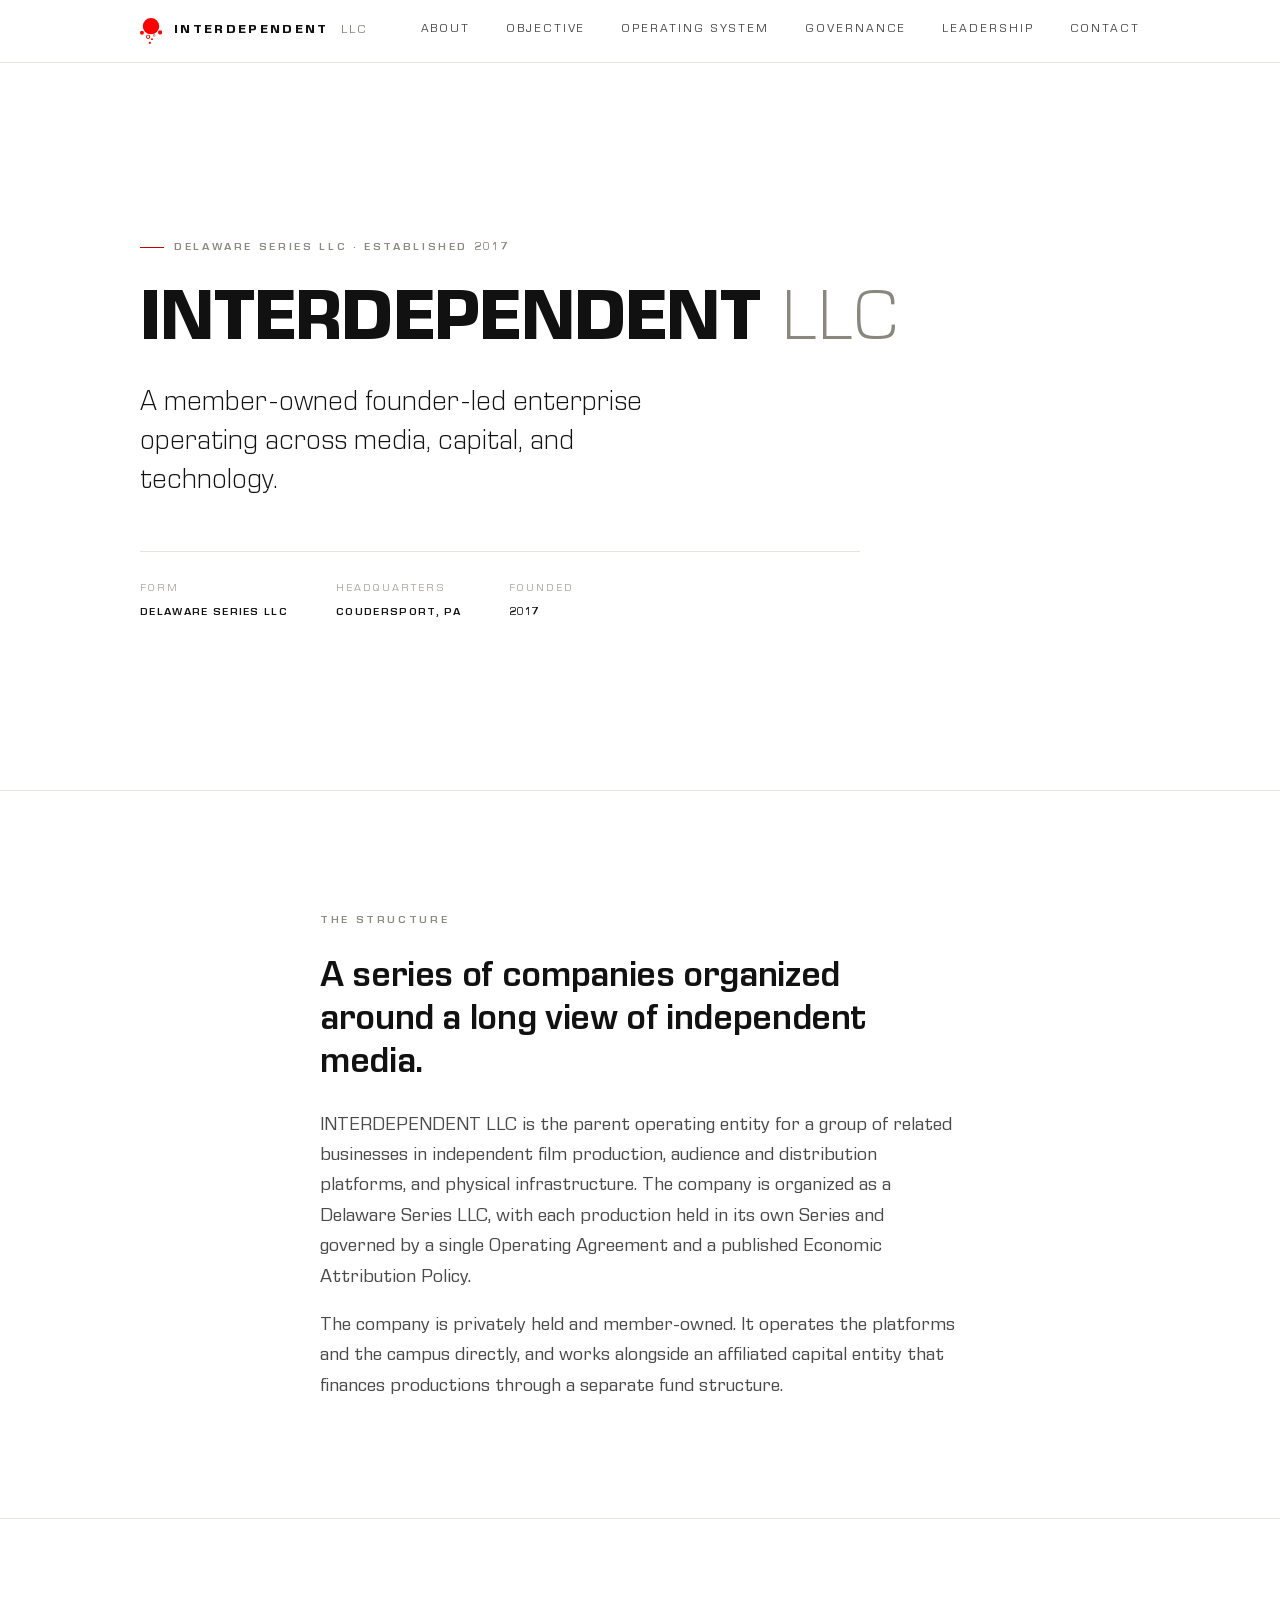
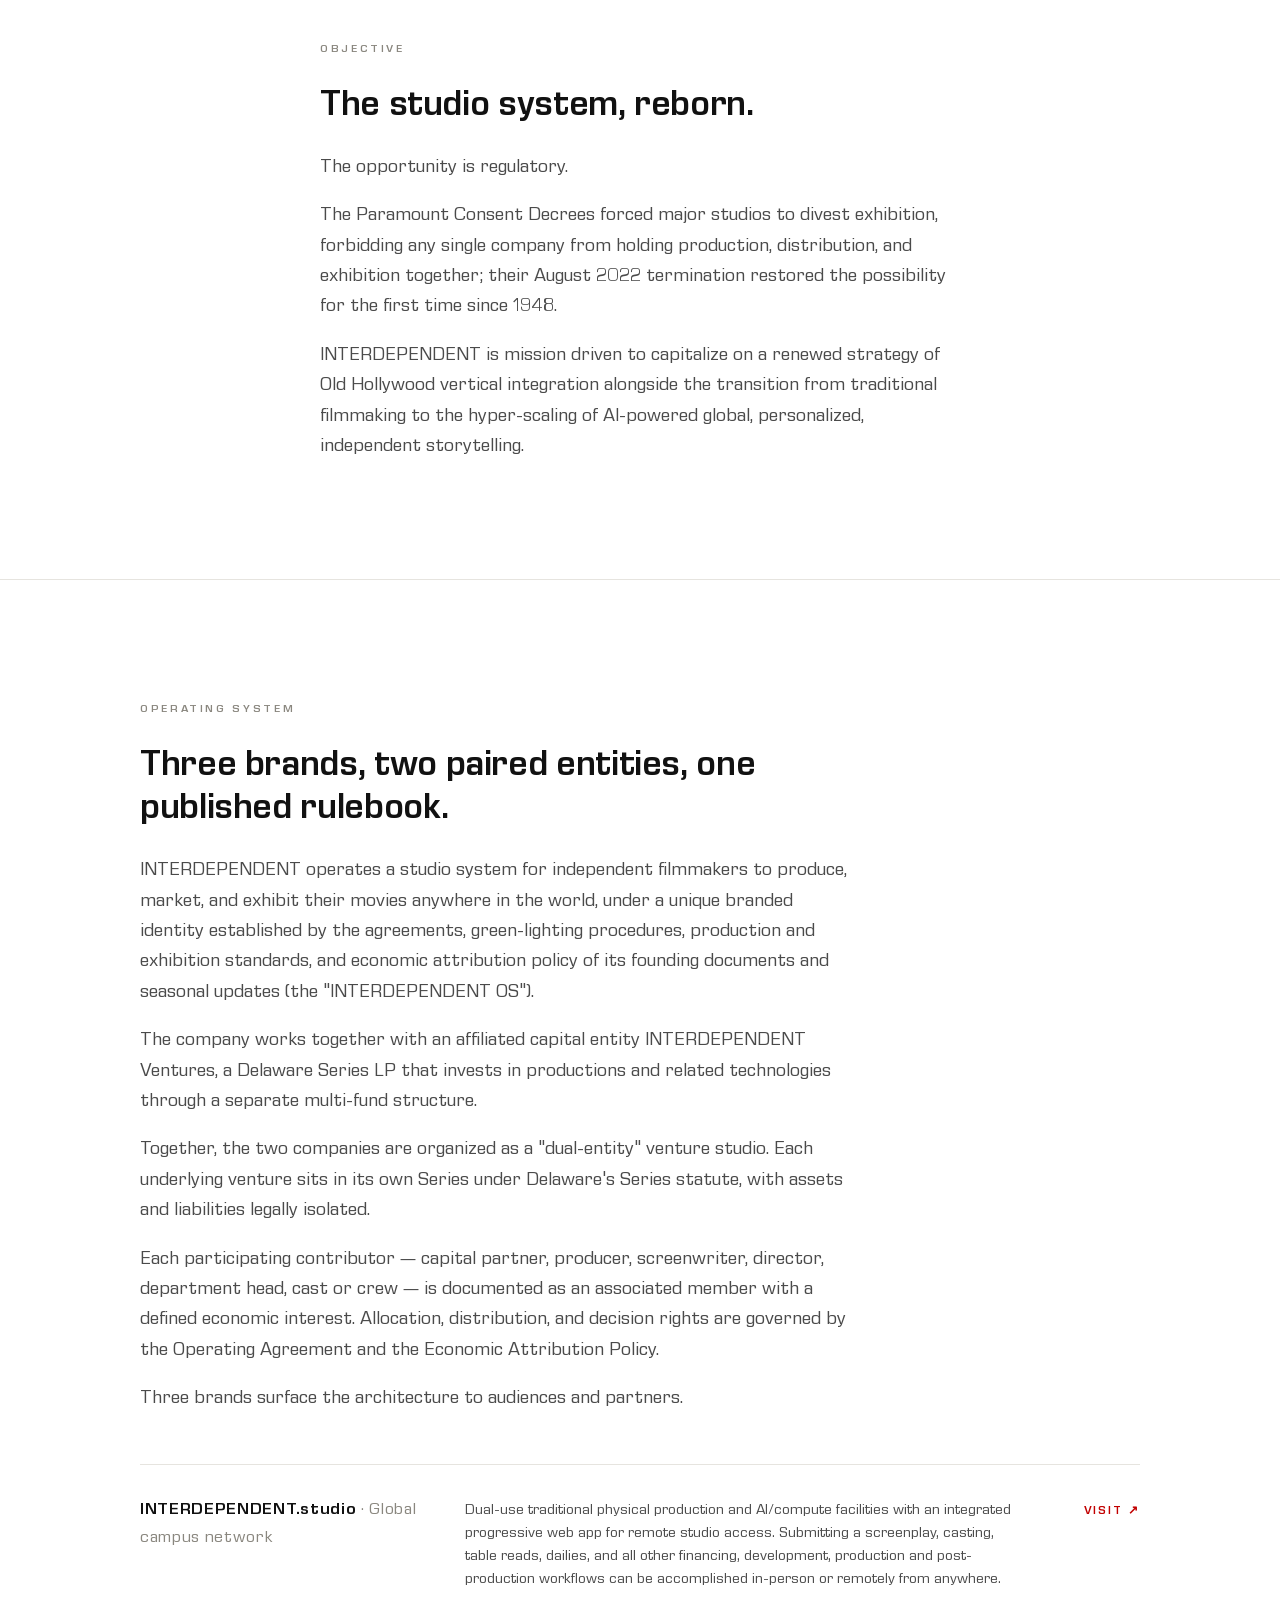
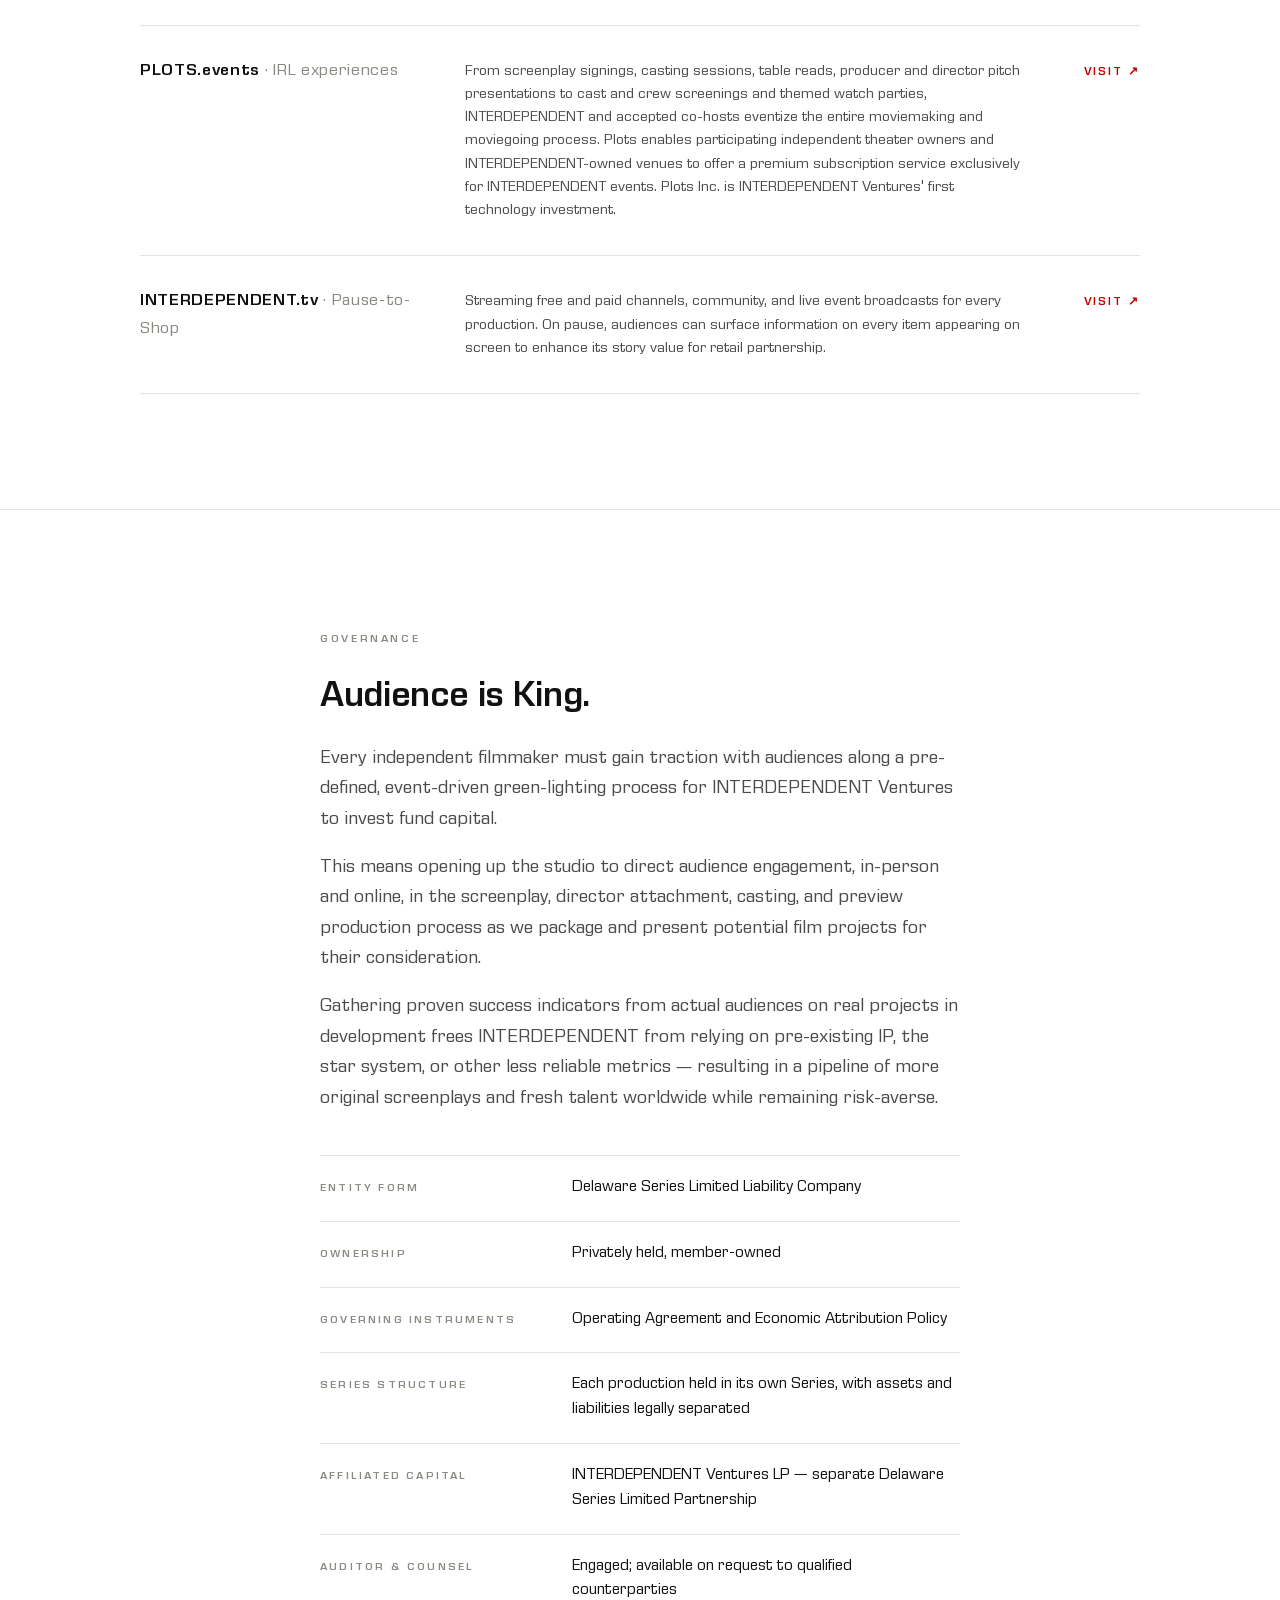
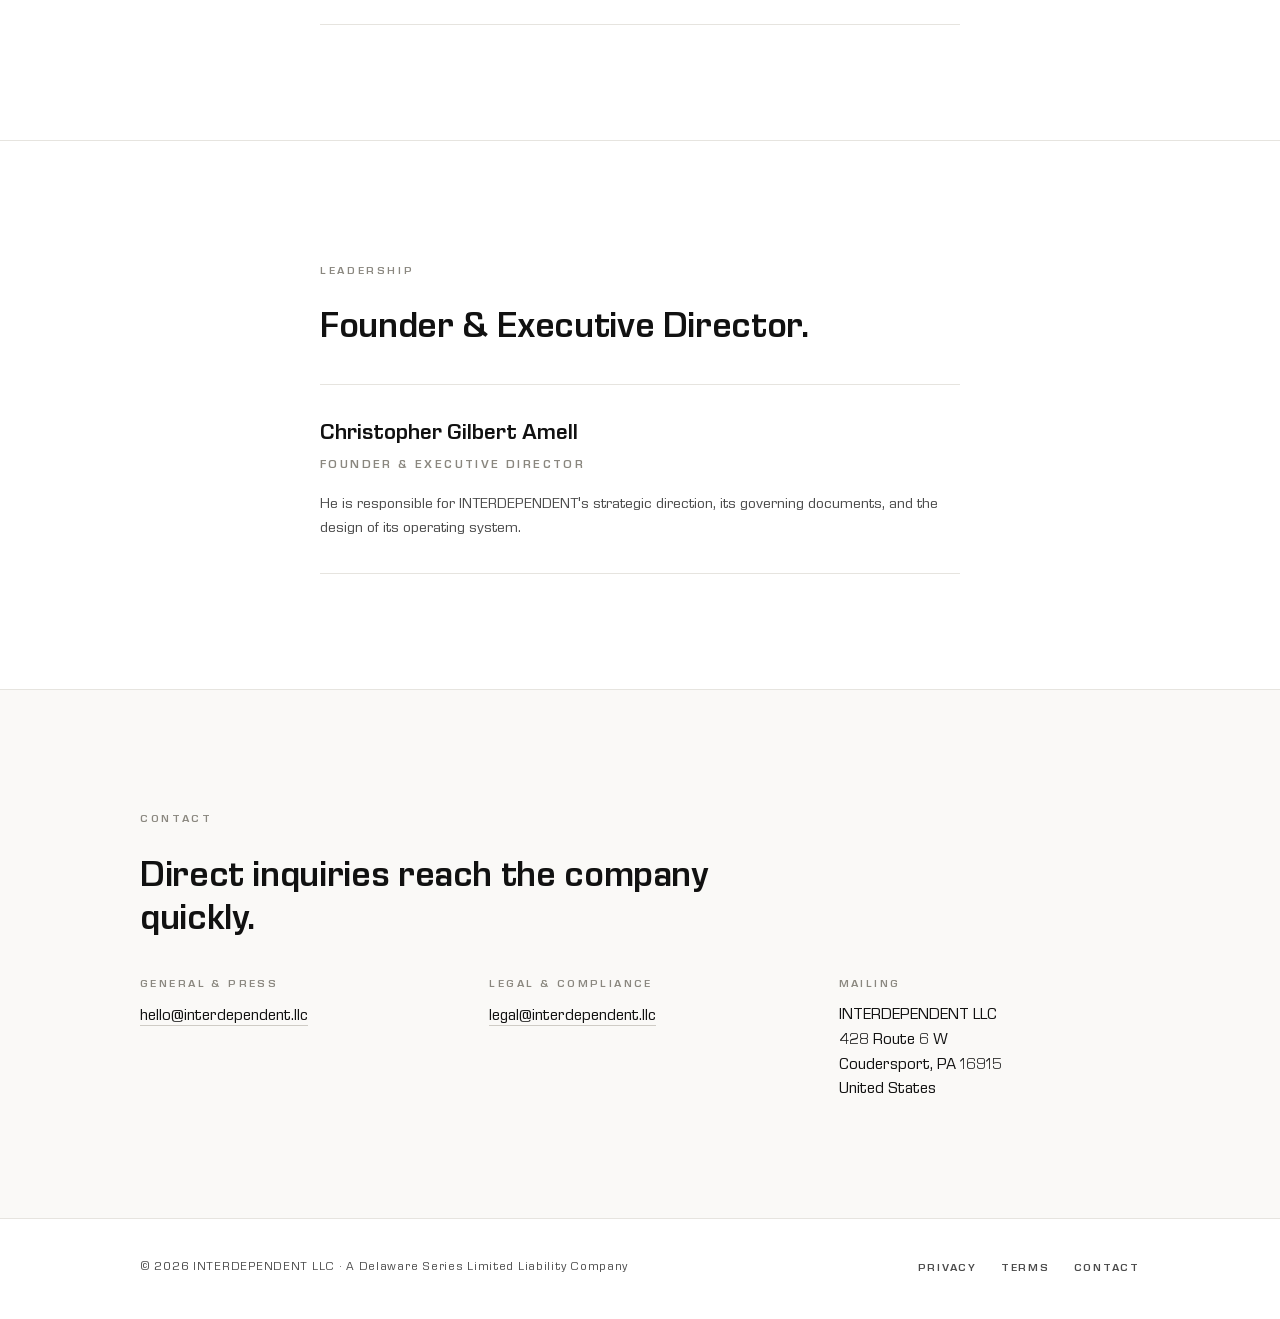
==== index.html @ 97d9be1d "fix(site): shared nav partial + visible mobile nav + legal pages via build Three structural fixes th" ====
<!DOCTYPE html>
<html lang="en">
<head>
<meta charset="utf-8">
<meta name="viewport" content="width=device-width,initial-scale=1">
<meta name="theme-color" content="#ffffff">
<title>INTERDEPENDENT LLC</title>
<meta name="description" content="INTERDEPENDENT LLC is a member-owned founder-led enterprise operating across media, capital, and technology.">
<meta name="robots" content="index,follow">

<meta property="og:title" content="INTERDEPENDENT LLC">
<meta property="og:description" content="A member-owned founder-led enterprise operating across media, capital, and technology.">
<meta property="og:type" content="website">
<meta property="og:url" content="https://interdependent.llc">
<meta property="og:image" content="https://interdependent.llc/assets/svg/logo.svg">
<meta name="twitter:card" content="summary">

<link rel="icon" type="image/svg+xml" href="assets/svg/logo.svg">
<link rel="preload" href="assets/fonts/eurostile-regular.woff" as="font" type="font/woff" crossorigin>
<link rel="preload" href="assets/fonts/eurostile-semibold.woff" as="font" type="font/woff" crossorigin>
<link rel="stylesheet" href="assets/styles.css">
</head>
<body>

<header class="site-header">
  <div class="container header-inner">
    <a class="brand" href="/" aria-label="INTERDEPENDENT LLC — home">
      <img class="brand-mark" src="/assets/svg/logo.svg" alt="">
      <span class="brand-name">INTERDEPENDENT</span>
      <span class="brand-suffix">LLC</span>
    </a>
    <nav class="nav" aria-label="Primary">
      <a href="/#about">About</a>
      <a href="/#focus">Objective</a>
      <a href="/#segments">Operating System</a>
      <a href="/#governance">Governance</a>
      <a href="/#leadership">Leadership</a>
      <a href="/#contact">Contact</a>
      
    </nav>
  </div>
</header>


<main id="main">

  <!-- HERO -->
  <section class="hero" aria-labelledby="hero-heading">
    <div class="container">
      <div class="hero-eyebrow">Delaware Series LLC · Established 2017</div>
      <h1 id="hero-heading" class="hero-title">
        INTERDEPENDENT<span class="llc">LLC</span>
      </h1>
      <p class="hero-statement">A member-owned founder-led enterprise operating across media, capital, and technology.</p>
      <dl class="hero-meta">
        <div>
          <dt>Form</dt>
          <dd>Delaware Series LLC</dd>
        </div>
        <div>
          <dt>Headquarters</dt>
          <dd>Coudersport, PA</dd>
        </div>
        <div>
          <dt>Founded</dt>
          <dd>2017</dd>
        </div>
        
      </dl>
    </div>
  </section>

  <!-- ABOUT -->
  <section id="about" class="section about">
    <div class="container narrow">
      <span class="eyebrow">The structure</span>
      <h2 class="section-title">A series of companies organized around a long view of independent media.</h2>
      <p class="lede">INTERDEPENDENT LLC is the parent operating entity for a group of related businesses in independent film production, audience and distribution platforms, and physical infrastructure. The company is organized as a Delaware Series LLC, with each production held in its own Series and governed by a single Operating Agreement and a published Economic Attribution Policy.</p>
      <p class="lede" style="margin-top: 18px;">The company is privately held and member-owned. It operates the platforms and the campus directly, and works alongside an affiliated capital entity that finances productions through a separate fund structure.</p>
      
    </div>
  </section>

  <!-- FOCUS -->
  <section id="focus" class="section">
    <div class="container narrow">
      <span class="eyebrow">Objective</span>
      <h2 class="section-title">The studio system, reborn.</h2>
      <p class="lede">The opportunity is regulatory.</p>
      <p class="lede" style="margin-top: 18px;">The Paramount Consent Decrees forced major studios to divest exhibition, forbidding any single company from holding production, distribution, and exhibition together; their August 2022 termination restored the possibility for the first time since 1948.</p>
      <p class="lede" style="margin-top: 18px;">INTERDEPENDENT is mission driven to capitalize on a renewed strategy of Old Hollywood vertical integration alongside the transition from traditional filmmaking to the hyper-scaling of AI-powered global, personalized, independent storytelling.</p>
      
    </div>
  </section>

  <!-- OPERATING SEGMENTS -->
  <section id="segments" class="section">
    <div class="container">
      <span class="eyebrow">Operating system</span>
      <h2 class="section-title">Three brands, two paired entities, one published rulebook.</h2>
      <p class="lede">INTERDEPENDENT operates a studio system for independent filmmakers to produce, market, and exhibit their movies anywhere in the world, under a unique branded identity established by the agreements, green-lighting procedures, production and exhibition standards, and economic attribution policy of its founding documents and seasonal updates (the "INTERDEPENDENT OS").</p>
      <p class="lede" style="margin-top: 18px;">The company works together with an affiliated capital entity INTERDEPENDENT Ventures, a Delaware Series LP that invests in productions and related technologies through a separate multi-fund structure.</p>
      <p class="lede" style="margin-top: 18px;">Together, the two companies are organized as a "dual-entity" venture studio. Each underlying venture sits in its own Series under Delaware's Series statute, with assets and liabilities legally isolated.</p>
      <p class="lede" style="margin-top: 18px;">Each participating contributor — capital partner, producer, screenwriter, director, department head, cast or crew — is documented as an associated member with a defined economic interest. Allocation, distribution, and decision rights are governed by the Operating Agreement and the Economic Attribution Policy.</p>
      <p class="lede" style="margin-top: 18px;">Three brands surface the architecture to audiences and partners.</p>
      

      <div class="segments" role="list">
        <div class="segment" role="listitem">
          <div class="segment-name">INTERDEPENDENT.studio<span class="tld"> · Global campus network</span></div>
          <p class="segment-desc">Dual-use traditional physical production and AI/compute facilities with an integrated progressive web app for remote studio access. Submitting a screenplay, casting, table reads, dailies, and all other financing, development, production and post-production workflows can be accomplished in-person or remotely from anywhere.</p>
          <a class="segment-link" href="https://interdependent.studio" target="_blank" rel="noopener">Visit ↗</a>
        </div>
        <div class="segment" role="listitem">
          <div class="segment-name">PLOTS.events<span class="tld"> · IRL experiences</span></div>
          <p class="segment-desc">From screenplay signings, casting sessions, table reads, producer and director pitch presentations to cast and crew screenings and themed watch parties, INTERDEPENDENT and accepted co-hosts eventize the entire moviemaking and moviegoing process. Plots enables participating independent theater owners and INTERDEPENDENT-owned venues to offer a premium subscription service exclusively for INTERDEPENDENT events. Plots Inc. is INTERDEPENDENT Ventures' first technology investment.</p>
          <a class="segment-link" href="https://plots.events" target="_blank" rel="noopener">Visit ↗</a>
        </div>
        <div class="segment" role="listitem">
          <div class="segment-name">INTERDEPENDENT.tv<span class="tld"> · Pause-to-Shop</span></div>
          <p class="segment-desc">Streaming free and paid channels, community, and live event broadcasts for every production. On pause, audiences can surface information on every item appearing on screen to enhance its story value for retail partnership.</p>
          <a class="segment-link" href="https://interdependent.tv" target="_blank" rel="noopener">Visit ↗</a>
        </div>
        
      </div>
    </div>
  </section>

  <!-- GOVERNANCE -->
  <section id="governance" class="section governance">
    <div class="container narrow">
      <span class="eyebrow">Governance</span>
      <h2 class="section-title">Audience is King.</h2>
      <p class="lede">Every independent filmmaker must gain traction with audiences along a pre-defined, event-driven green-lighting process for INTERDEPENDENT Ventures to invest fund capital.</p>
      <p class="lede" style="margin-top: 18px;">This means opening up the studio to direct audience engagement, in-person and online, in the screenplay, director attachment, casting, and preview production process as we package and present potential film projects for their consideration.</p>
      <p class="lede" style="margin-top: 18px;">Gathering proven success indicators from actual audiences on real projects in development frees INTERDEPENDENT from relying on pre-existing IP, the star system, or other less reliable metrics — resulting in a pipeline of more original screenplays and fresh talent worldwide while remaining risk-averse.</p>
      

      
      <dl>
        <div class="row">
          <dt>Entity form</dt>
          <dd>Delaware Series Limited Liability Company</dd>
        </div>
        <div class="row">
          <dt>Ownership</dt>
          <dd>Privately held, member-owned</dd>
        </div>
        <div class="row">
          <dt>Governing instruments</dt>
          <dd>Operating Agreement and Economic Attribution Policy</dd>
        </div>
        <div class="row">
          <dt>Series structure</dt>
          <dd>Each production held in its own Series, with assets and liabilities legally separated</dd>
        </div>
        <div class="row">
          <dt>Affiliated capital</dt>
          <dd>INTERDEPENDENT Ventures LP — separate Delaware Series Limited Partnership</dd>
        </div>
        <div class="row">
          <dt>Auditor & counsel</dt>
          <dd>Engaged; available on request to qualified counterparties</dd>
        </div>
        
      </dl>
      
    </div>
  </section>

  <!-- LEADERSHIP -->
  <section id="leadership" class="section">
    <div class="container narrow">
      <span class="eyebrow">Leadership</span>
      <h2 class="section-title">Founder & Executive Director.</h2>

      <div class="leader">
        <div class="leader-name">Christopher Gilbert Amell</div>
        <div class="leader-title">Founder & Executive Director</div>
        <p class="leader-bio">He is responsible for INTERDEPENDENT's strategic direction, its governing documents, and the design of its operating system.</p>
      </div>
    </div>
  </section>

  <!-- CONTACT -->
  <section id="contact" class="section contact">
    <div class="container">
      <span class="eyebrow">Contact</span>
      <h2 class="section-title">Direct inquiries reach the company quickly.</h2>

      <div class="contact-grid">
        <div class="contact-block">
          <div class="label">General & press</div>
          <div class="value">
            <a href="mailto:hello@interdependent.llc">hello@interdependent.llc</a>
          </div>
        </div>
        <div class="contact-block">
          <div class="label">Legal & compliance</div>
          <div class="value">
            <a href="mailto:legal@interdependent.llc">legal@interdependent.llc</a>
          </div>
        </div>
        <div class="contact-block">
          <div class="label">Mailing</div>
          <div class="value">
            <address>INTERDEPENDENT LLC<br>428 Route 6 W<br>Coudersport, PA 16915<br>United States</address>
          </div>
        </div>
        
      </div>
    </div>
  </section>

</main>

<footer class="site-footer">
  <div class="container footer-inner">
    <div class="footer-entity">© 2026 INTERDEPENDENT LLC · A Delaware Series Limited Liability Company</div>
    <nav class="footer-links" aria-label="Legal">
      <a href="privacy.html">Privacy</a>
      <a href="terms.html">Terms</a>
      <a href="mailto:hello@interdependent.llc">Contact</a>
      
    </nav>
  </div>
</footer>


</body>
</html>
---- assets/styles.css ----
/* ============================================================
   INTERDEPENDENT LLC — corporate site
   Static, no JS. Light mode. Restrained holding-company aesthetic.
   ============================================================ */

@font-face {
  font-family: "Eurostile Next Pro";
  src: url("fonts/eurostile-light.woff") format("woff");
  font-weight: 300;
  font-style: normal;
  font-display: swap;
}
@font-face {
  font-family: "Eurostile Next Pro";
  src: url("fonts/eurostile-regular.woff") format("woff");
  font-weight: 400;
  font-style: normal;
  font-display: swap;
}
@font-face {
  font-family: "Eurostile Next Pro";
  src: url("fonts/eurostile-semibold.woff") format("woff");
  font-weight: 600;
  font-style: normal;
  font-display: swap;
}
@font-face {
  font-family: "Eurostile Next Pro";
  src: url("fonts/eurostile-bold.woff") format("woff");
  font-weight: 700;
  font-style: normal;
  font-display: swap;
}

:root {
  --bg: #ffffff;
  --bg-soft: #faf9f7;
  --bg-card: #ffffff;
  --border: #e6e4df;
  --border-strong: #cfccc6;
  --rule: #1a1a1a;
  --text: #111111;
  --text-2: #4a4a4a;
  --text-muted: #8a877f;
  --red: #c20000;
  --red-strong: #a30000;

  --font: "Eurostile Next Pro", "Helvetica Neue", Arial, sans-serif;

  --max: 1080px;
  --max-narrow: 720px;
  --pad-x: clamp(20px, 5vw, 40px);
  --section-y: clamp(72px, 9vw, 128px);
}

*, *::before, *::after { box-sizing: border-box; margin: 0; padding: 0; }

html { scroll-behavior: smooth; }

body {
  background: var(--bg);
  color: var(--text);
  font-family: var(--font);
  font-weight: 400;
  font-size: 17px;
  line-height: 1.65;
  -webkit-font-smoothing: antialiased;
  -moz-osx-font-smoothing: grayscale;
  text-rendering: optimizeLegibility;
}

img, svg { display: block; max-width: 100%; height: auto; }

a {
  color: var(--text);
  text-decoration: none;
  border-bottom: 1px solid currentColor;
  transition: color 160ms ease, border-color 160ms ease;
}
a:hover, a:focus-visible {
  color: var(--red);
  outline: none;
}

::selection { background: #f1d5d5; color: var(--text); }

/* ---------- Layout primitives ---------- */

.container {
  width: 100%;
  max-width: var(--max);
  margin: 0 auto;
  padding-inline: var(--pad-x);
}
.narrow { max-width: var(--max-narrow); margin: 0 auto; }

.section { padding-block: var(--section-y); }
.section + .section { border-top: 1px solid var(--border); }

.eyebrow {
  display: inline-block;
  font-size: 11px;
  font-weight: 600;
  letter-spacing: 0.24em;
  text-transform: uppercase;
  color: var(--text-muted);
  margin-bottom: 28px;
}

.section-title {
  font-weight: 600;
  font-size: clamp(26px, 3.4vw, 36px);
  line-height: 1.2;
  letter-spacing: -0.01em;
  color: var(--text);
  max-width: 28ch;
  margin-bottom: 24px;
}

.lede {
  font-size: clamp(17px, 1.7vw, 19px);
  line-height: 1.6;
  color: var(--text-2);
  max-width: 60ch;
}

p { color: var(--text-2); }
p + p { margin-top: 16px; }
strong { color: var(--text); font-weight: 600; }

/* ---------- Header ---------- */

.site-header {
  border-bottom: 1px solid var(--border);
  background: var(--bg);
}
.header-inner {
  display: flex;
  flex-wrap: wrap;
  align-items: center;
  justify-content: space-between;
  gap: 16px 32px;
  padding-block: 18px;
}
.brand {
  display: flex;
  align-items: center;
  gap: 12px;
  border-bottom: none;
}
.brand-mark { width: 22px; height: auto; }
.brand-name {
  font-weight: 700;
  font-size: 13px;
  letter-spacing: 0.18em;
  color: var(--text);
}
.brand-suffix {
  font-weight: 400;
  font-size: 13px;
  letter-spacing: 0.18em;
  color: var(--text-muted);
}
.nav {
  display: flex;
  flex-wrap: wrap;
  gap: 10px clamp(16px, 3vw, 36px);
}
.nav a {
  font-size: 12px;
  font-weight: 500;
  letter-spacing: 0.16em;
  text-transform: uppercase;
  color: var(--text-2);
  border-bottom: none;
}
.nav a:hover, .nav a:focus-visible { color: var(--red); }

/* On narrow screens, let the nav wrap onto its own row below the brand
   instead of disappearing. Smaller font + tighter letter-spacing keeps
   6 nav items readable on phones. */
@media (max-width: 720px) {
  .nav {
    width: 100%;
    gap: 8px 14px;
    font-size: 11px;
  }
  .nav a {
    letter-spacing: 0.12em;
  }
}

/* ---------- Hero ---------- */

.hero {
  padding-block: clamp(96px, 14vw, 168px);
  border-bottom: 1px solid var(--border);
}
.hero-eyebrow {
  font-size: 11px;
  font-weight: 600;
  letter-spacing: 0.24em;
  text-transform: uppercase;
  color: var(--text-muted);
  margin-bottom: 32px;
  display: inline-flex;
  align-items: center;
  gap: 10px;
}
.hero-eyebrow::before {
  content: "";
  display: inline-block;
  width: 24px;
  height: 1px;
  background: var(--red);
}
.hero-title {
  font-weight: 700;
  font-size: clamp(38px, 6.4vw, 72px);
  line-height: 1;
  letter-spacing: -0.01em;
  color: var(--text);
  margin-bottom: 24px;
}
.hero-title .llc {
  font-weight: 300;
  color: var(--text-muted);
  letter-spacing: 0.04em;
  margin-left: 0.3em;
}
.hero-statement {
  font-weight: 300;
  font-size: clamp(20px, 2.6vw, 28px);
  line-height: 1.4;
  color: var(--text);
  max-width: 28ch;
  margin-bottom: 48px;
}
.hero-meta {
  display: flex;
  flex-wrap: wrap;
  gap: 32px 48px;
  font-size: 11px;
  font-weight: 600;
  letter-spacing: 0.18em;
  text-transform: uppercase;
  color: var(--text-muted);
  padding-top: 28px;
  border-top: 1px solid var(--border);
  max-width: 720px;
}
.hero-meta dt { font-weight: 500; opacity: 0.7; margin-bottom: 6px; }
.hero-meta dd { font-weight: 600; color: var(--text); letter-spacing: 0.12em; }

/* ---------- About ---------- */

.about p { max-width: 64ch; }
.about p + p { margin-top: 18px; }

/* ---------- Operating segments ---------- */

.segments {
  display: grid;
  grid-template-columns: 1fr;
  gap: 0;
  margin-top: 48px;
  border-top: 1px solid var(--border);
}
.segment {
  display: grid;
  grid-template-columns: 1fr;
  gap: 12px;
  padding-block: 32px;
  border-bottom: 1px solid var(--border);
}
@media (min-width: 720px) {
  .segment {
    grid-template-columns: 1fr 2fr auto;
    gap: 32px;
    align-items: baseline;
  }
}
.segment-name {
  font-weight: 600;
  font-size: 17px;
  letter-spacing: 0.04em;
  color: var(--text);
}
.segment-name .tld { color: var(--text-muted); font-weight: 400; }
.segment-desc {
  font-size: 15px;
  line-height: 1.55;
  color: var(--text-2);
  max-width: 56ch;
}
.segment-link {
  font-size: 12px;
  font-weight: 600;
  letter-spacing: 0.16em;
  text-transform: uppercase;
  color: var(--red);
  white-space: nowrap;
  border-bottom: 1px solid transparent;
}
.segment-link:hover, .segment-link:focus-visible {
  color: var(--red-strong);
  border-bottom-color: currentColor;
}

/* ---------- Governance ---------- */

.governance dl {
  margin-top: 40px;
  display: grid;
  grid-template-columns: 1fr;
  gap: 0;
  border-top: 1px solid var(--border);
}
.governance .row {
  display: grid;
  grid-template-columns: 1fr;
  gap: 6px;
  padding-block: 20px;
  border-bottom: 1px solid var(--border);
}
@media (min-width: 720px) {
  .governance .row {
    grid-template-columns: 220px 1fr;
    gap: 32px;
    align-items: baseline;
  }
}
.governance dt {
  font-size: 11px;
  font-weight: 600;
  letter-spacing: 0.2em;
  text-transform: uppercase;
  color: var(--text-muted);
}
.governance dd {
  font-size: 16px;
  color: var(--text);
  line-height: 1.55;
}

/* ---------- Leadership ---------- */

.leader {
  margin-top: 32px;
  padding: 32px 0;
  border-top: 1px solid var(--border);
  border-bottom: 1px solid var(--border);
}
.leader-name {
  font-weight: 600;
  font-size: 22px;
  color: var(--text);
  margin-bottom: 4px;
}
.leader-title {
  font-size: 12px;
  font-weight: 600;
  letter-spacing: 0.2em;
  text-transform: uppercase;
  color: var(--text-muted);
  margin-bottom: 16px;
}
.leader-bio {
  font-size: 15px;
  line-height: 1.6;
  color: var(--text-2);
  max-width: 64ch;
}

/* ---------- Contact ---------- */

.contact {
  background: var(--bg-soft);
  border-top: 1px solid var(--border);
  border-bottom: 1px solid var(--border);
}
.contact-grid {
  display: grid;
  grid-template-columns: 1fr;
  gap: 32px;
  margin-top: 32px;
}
@media (min-width: 720px) {
  .contact-grid { grid-template-columns: 1fr 1fr 1fr; gap: 48px; }
}
.contact-block .label {
  font-size: 11px;
  font-weight: 600;
  letter-spacing: 0.22em;
  text-transform: uppercase;
  color: var(--text-muted);
  margin-bottom: 10px;
}
.contact-block .value {
  font-size: 16px;
  color: var(--text);
}
.contact-block .value a {
  color: var(--text);
  border-bottom: 1px solid var(--border-strong);
}
.contact-block .value a:hover { color: var(--red); border-color: var(--red); }
.contact-block address { font-style: normal; line-height: 1.55; }

/* ---------- Footer ---------- */

.site-footer {
  padding-block: 40px;
  font-size: 12px;
  color: var(--text-muted);
}
.footer-inner {
  display: flex;
  flex-wrap: wrap;
  gap: 12px 32px;
  justify-content: space-between;
  align-items: center;
}
.footer-entity { color: var(--text-2); letter-spacing: 0.06em; }
.footer-links {
  display: flex;
  flex-wrap: wrap;
  gap: 8px 24px;
  font-size: 11px;
  font-weight: 600;
  letter-spacing: 0.16em;
  text-transform: uppercase;
}
.footer-links a { color: var(--text-2); border-bottom: none; }
.footer-links a:hover { color: var(--red); }

/* ---------- Legal pages ---------- */

.legal {
  padding-block: clamp(64px, 10vw, 112px);
  max-width: 720px;
  margin: 0 auto;
}
.legal h1 {
  font-weight: 600;
  font-size: clamp(28px, 4vw, 40px);
  line-height: 1.15;
  letter-spacing: -0.01em;
  margin-bottom: 12px;
  color: var(--text);
}
.legal .updated {
  font-size: 11px;
  font-weight: 600;
  letter-spacing: 0.22em;
  text-transform: uppercase;
  color: var(--text-muted);
  margin-bottom: 40px;
}
.legal h2 {
  font-weight: 600;
  font-size: 17px;
  margin-top: 36px;
  margin-bottom: 10px;
  color: var(--text);
  letter-spacing: 0.02em;
}
.legal p, .legal li { color: var(--text-2); margin-bottom: 12px; line-height: 1.65; }
.legal ul { padding-left: 22px; }
.legal a { color: var(--red); border-bottom: 1px solid transparent; }
.legal a:hover { border-bottom-color: var(--red); }

/* ---------- 404 ---------- */

.notfound {
  min-height: 70vh;
  display: flex;
  flex-direction: column;
  align-items: center;
  justify-content: center;
  text-align: center;
  padding: 64px 24px;
}
.notfound .code {
  font-weight: 300;
  font-size: clamp(72px, 14vw, 144px);
  line-height: 1;
  color: var(--text);
  letter-spacing: -0.02em;
}
.notfound .code .accent { color: var(--red); }
.notfound p {
  margin-top: 24px;
  font-size: 16px;
  color: var(--text-2);
}
.notfound a {
  margin-top: 32px;
  display: inline-block;
  font-size: 11px;
  font-weight: 600;
  letter-spacing: 0.22em;
  text-transform: uppercase;
  border: 1px solid var(--text);
  color: var(--text);
  padding: 14px 28px;
  border-bottom: 1px solid var(--text);
}
.notfound a:hover { background: var(--text); color: var(--bg); border-color: var(--text); }

/* ---------- Reduced motion ---------- */

@media (prefers-reduced-motion: reduce) {
  *, *::before, *::after {
    animation-duration: 0.01ms !important;
    transition-duration: 0.01ms !important;
  }
  html { scroll-behavior: auto; }
}
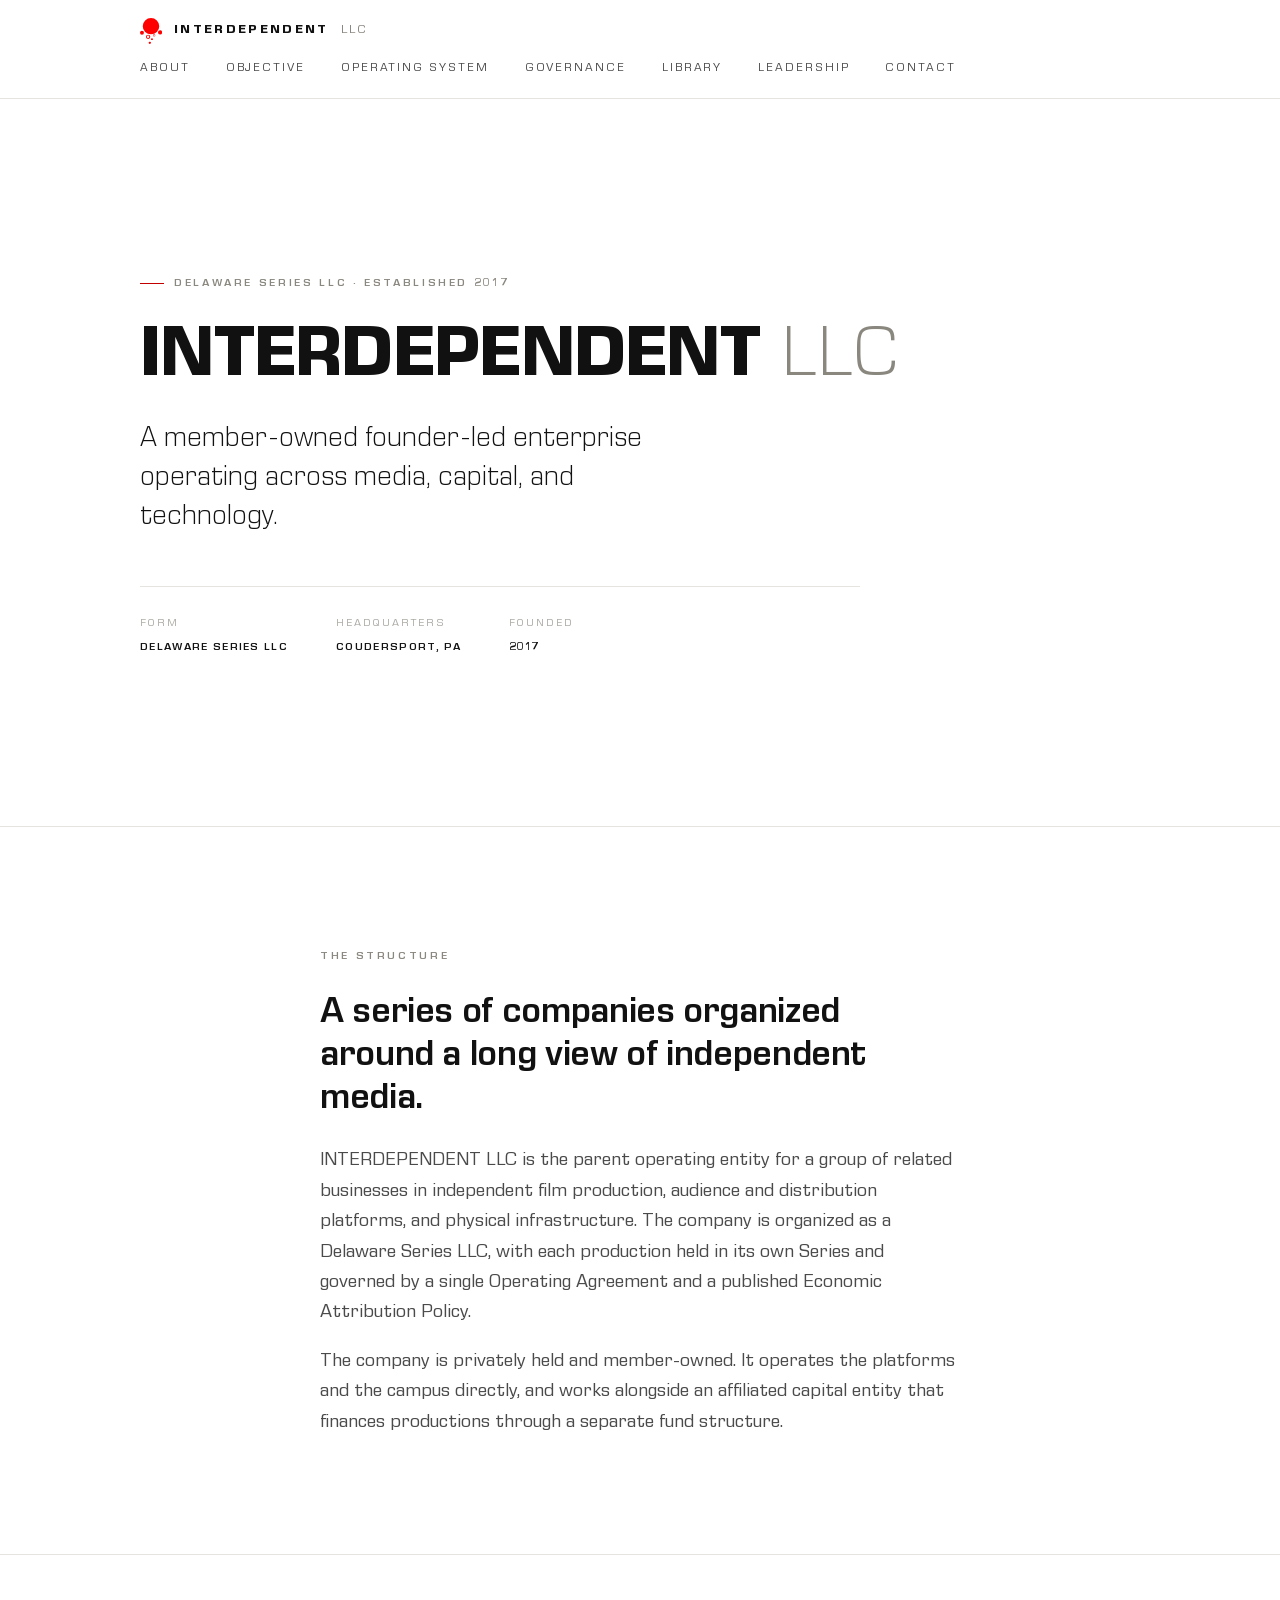
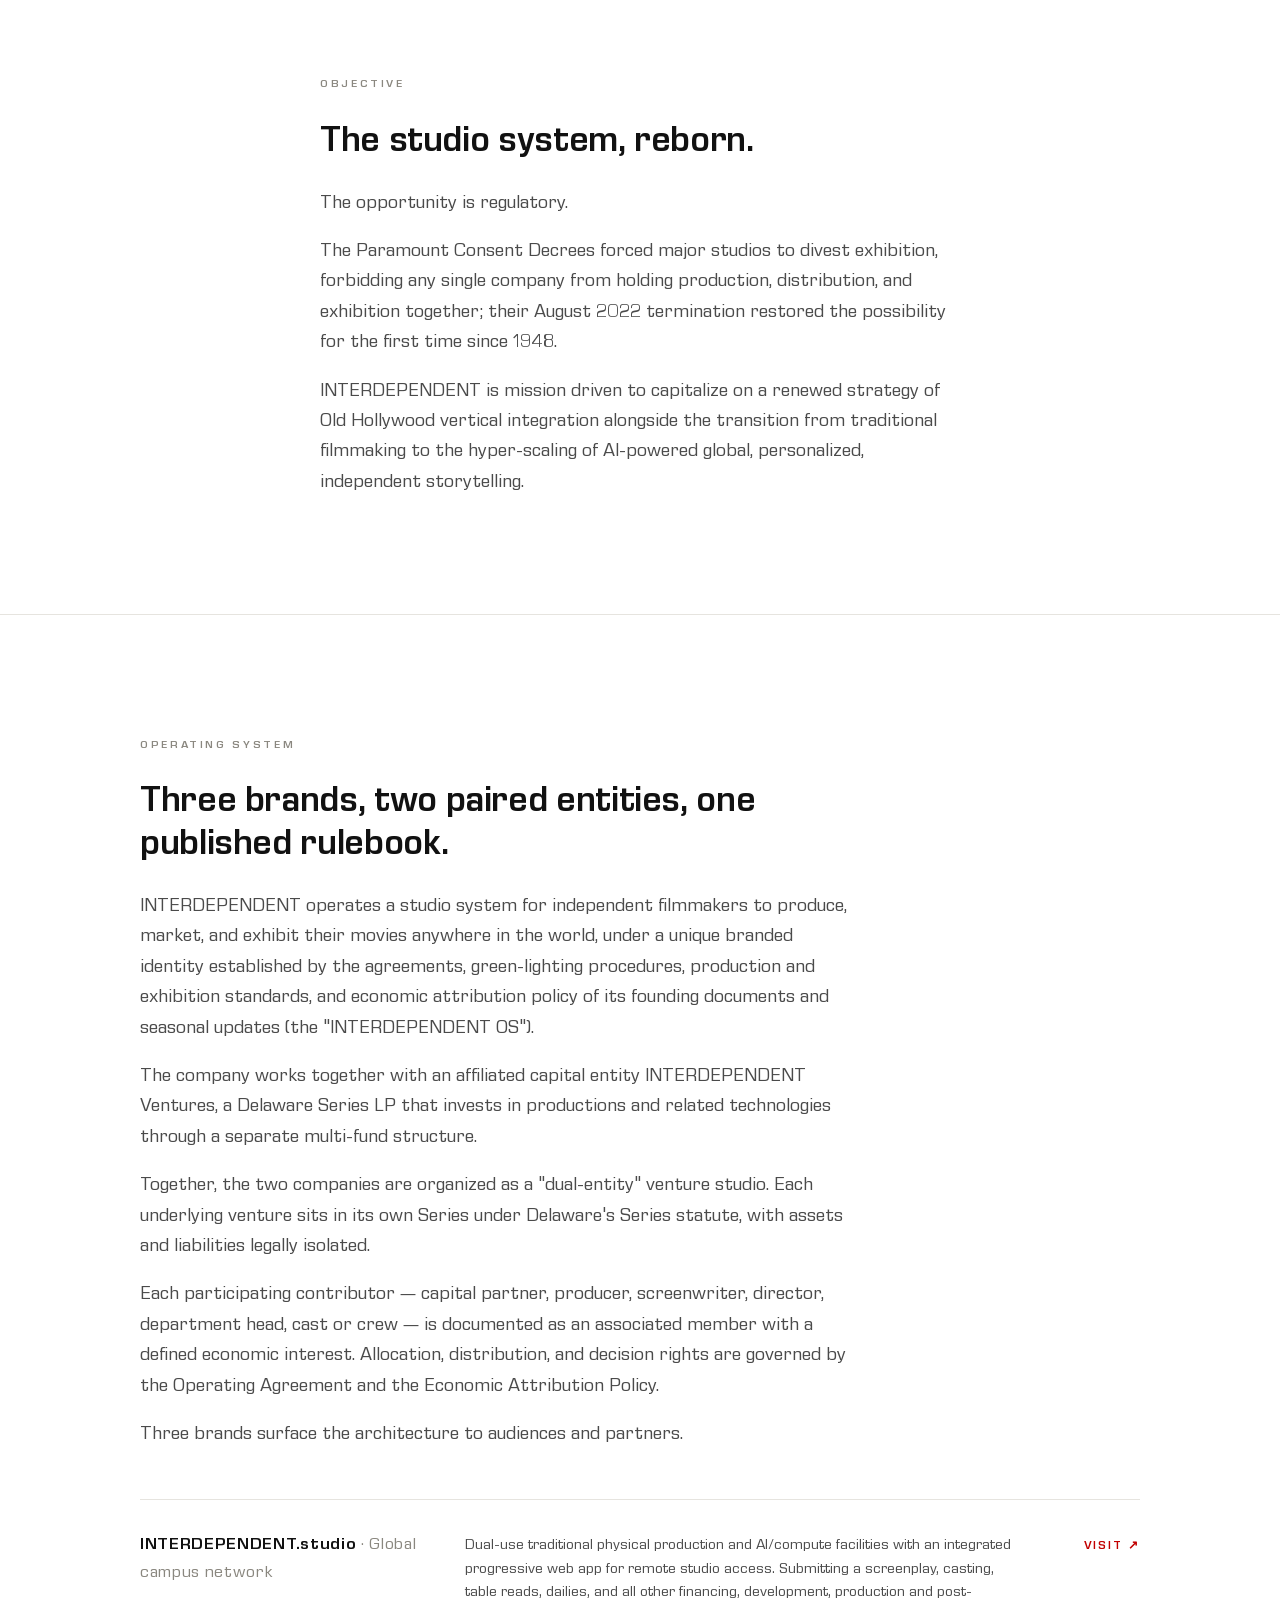
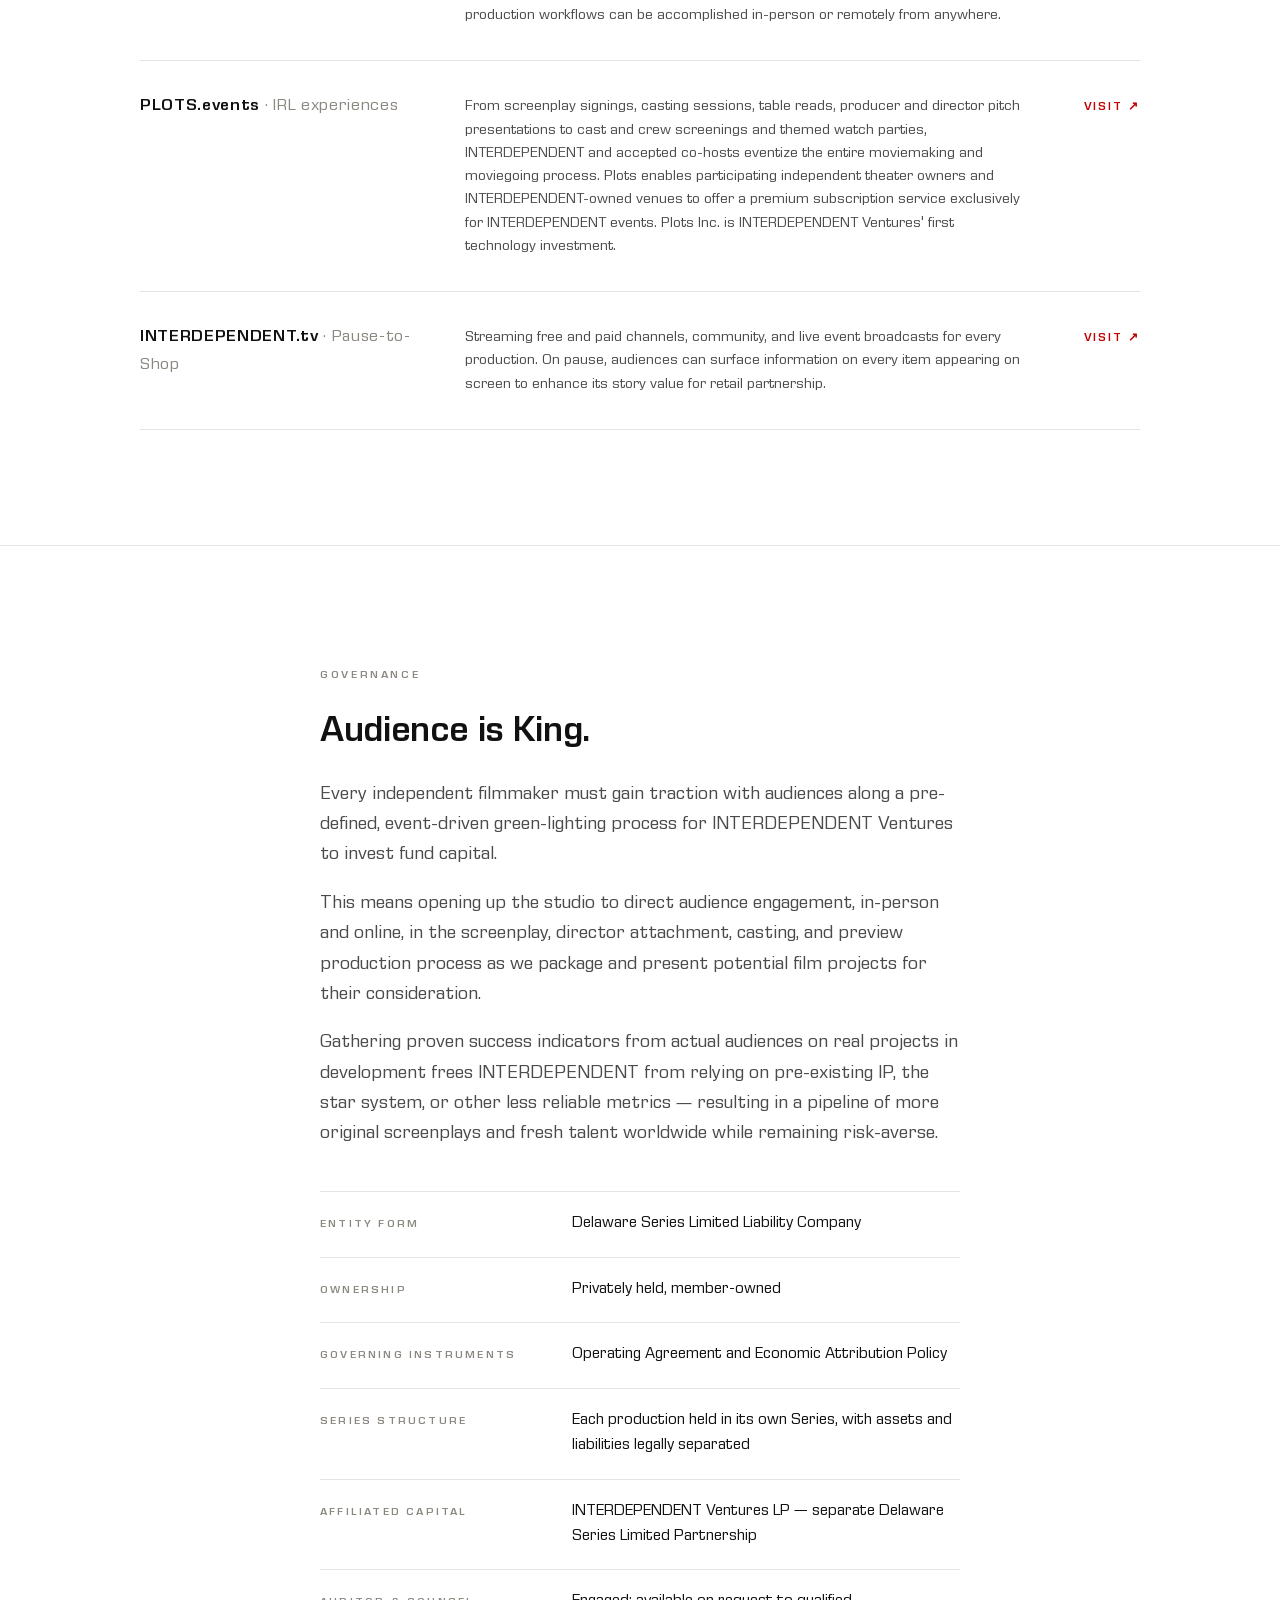
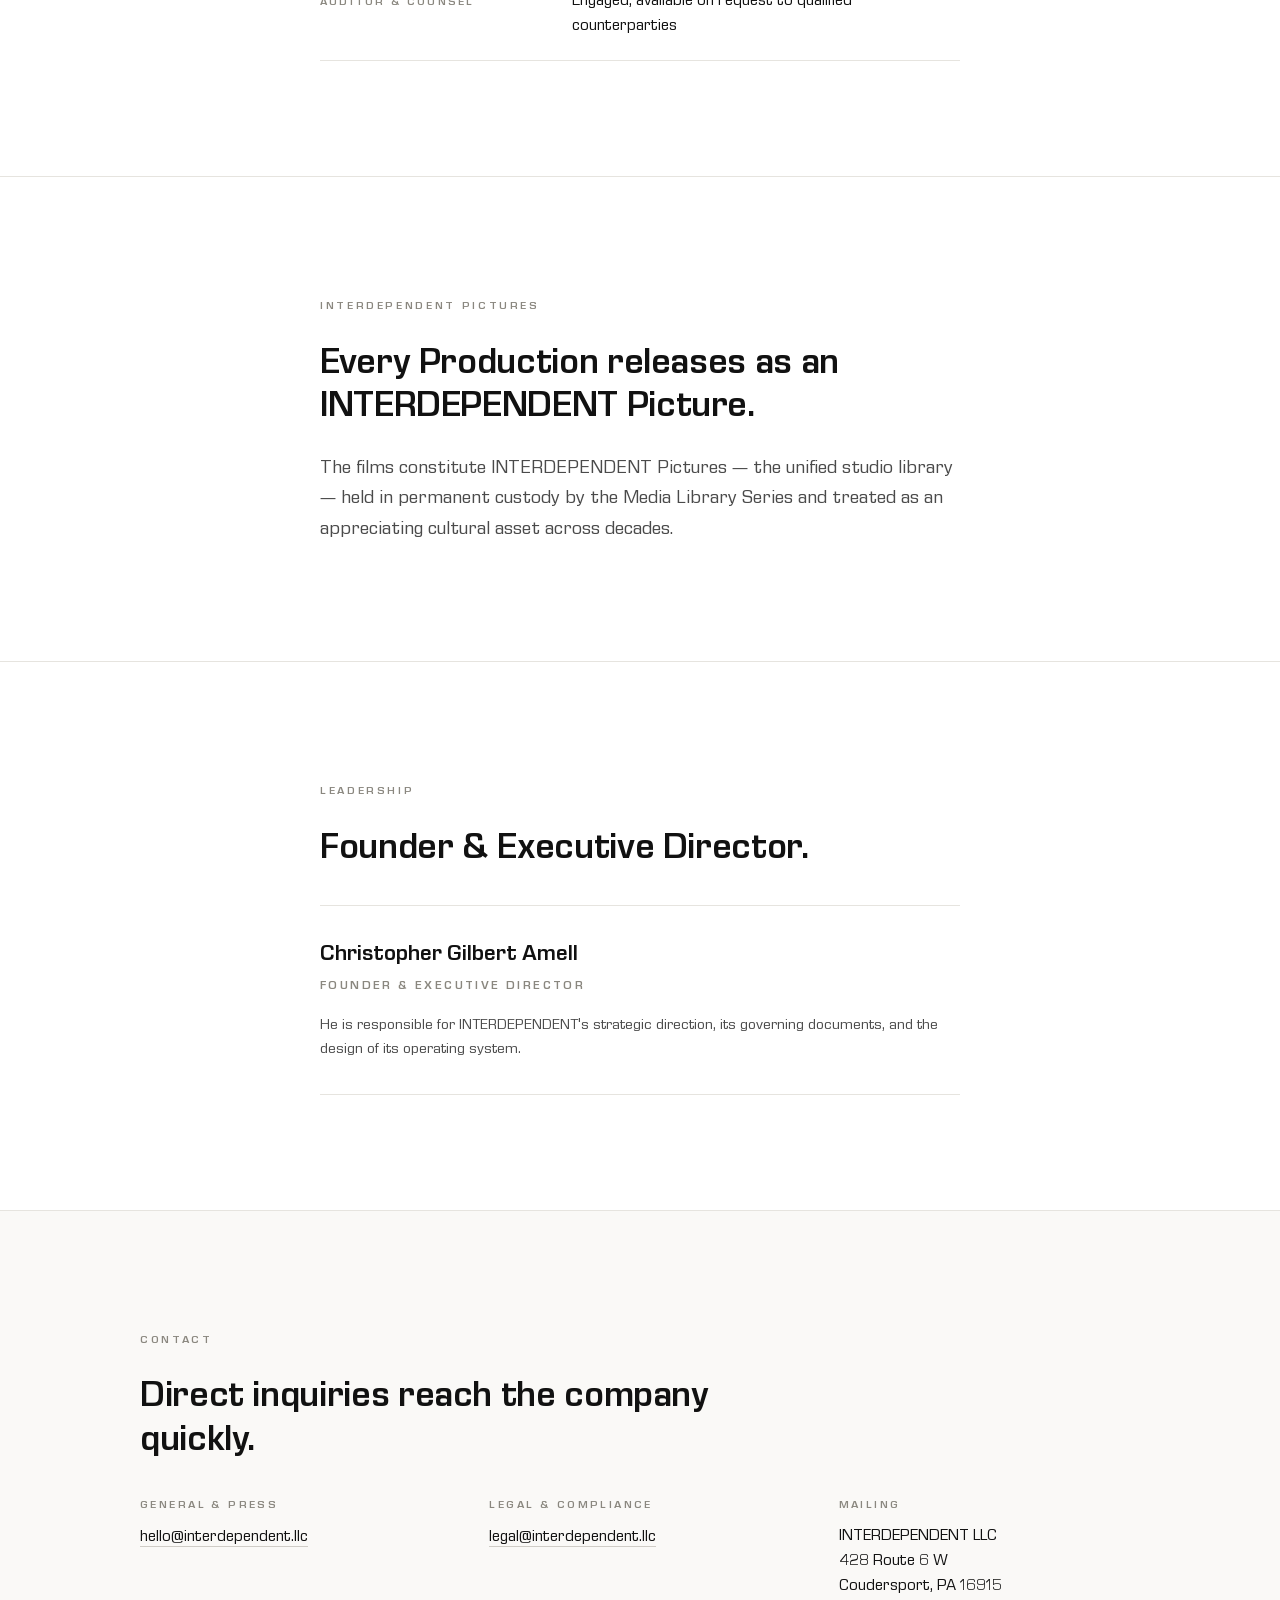
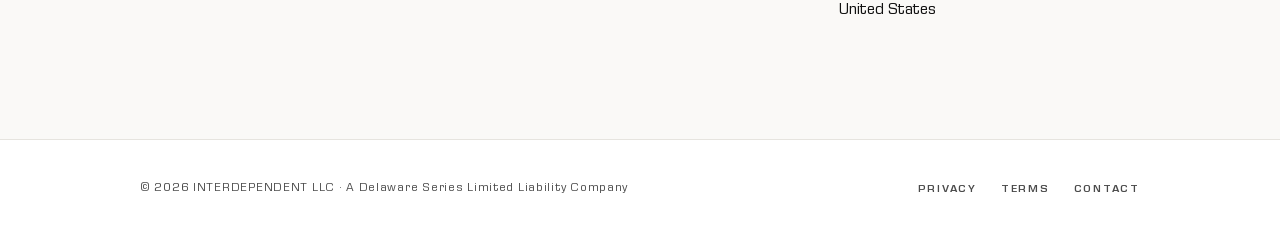
==== commit 13a8a043: "feat: restore INTERDEPENDENT Pictures section between Governance and Leadership Brings back the unif" ====
--- a/index.html
+++ b/index.html
@@ -34,6 +34,7 @@
       <a href="/#focus">Objective</a>
       <a href="/#segments">Operating System</a>
       <a href="/#governance">Governance</a>
+      <a href="/#pictures">Library</a>
       <a href="/#leadership">Leadership</a>
       <a href="/#contact">Contact</a>
       
@@ -168,6 +169,16 @@
     </div>
   </section>
 
+  <!-- INTERDEPENDENT PICTURES -->
+  <section id="pictures" class="section">
+    <div class="container narrow">
+      <span class="eyebrow">INTERDEPENDENT Pictures</span>
+      <h2 class="section-title">Every Production releases as an INTERDEPENDENT Picture.</h2>
+      <p class="lede">The films constitute INTERDEPENDENT Pictures — the unified studio library — held in permanent custody by the Media Library Series and treated as an appreciating cultural asset across decades.</p>
+      
+    </div>
+  </section>
+
   <!-- LEADERSHIP -->
   <section id="leadership" class="section">
     <div class="container narrow">
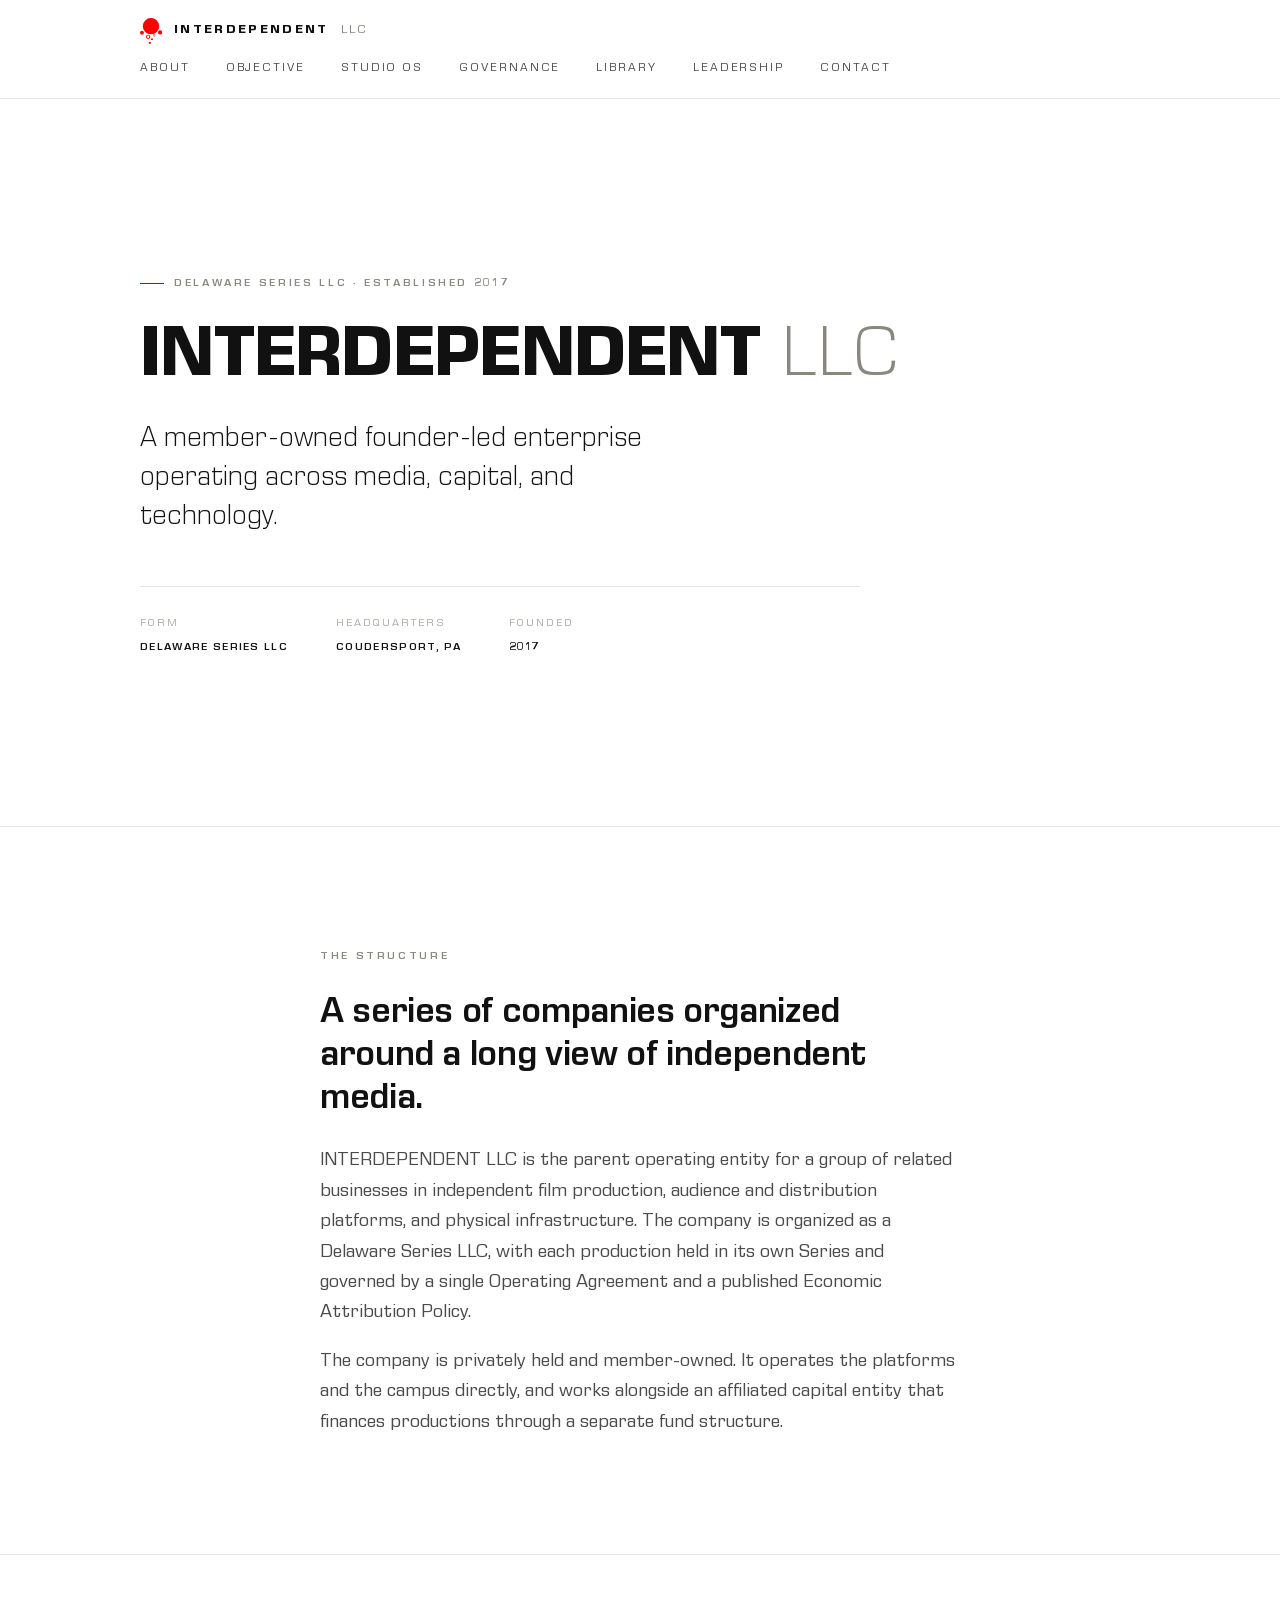
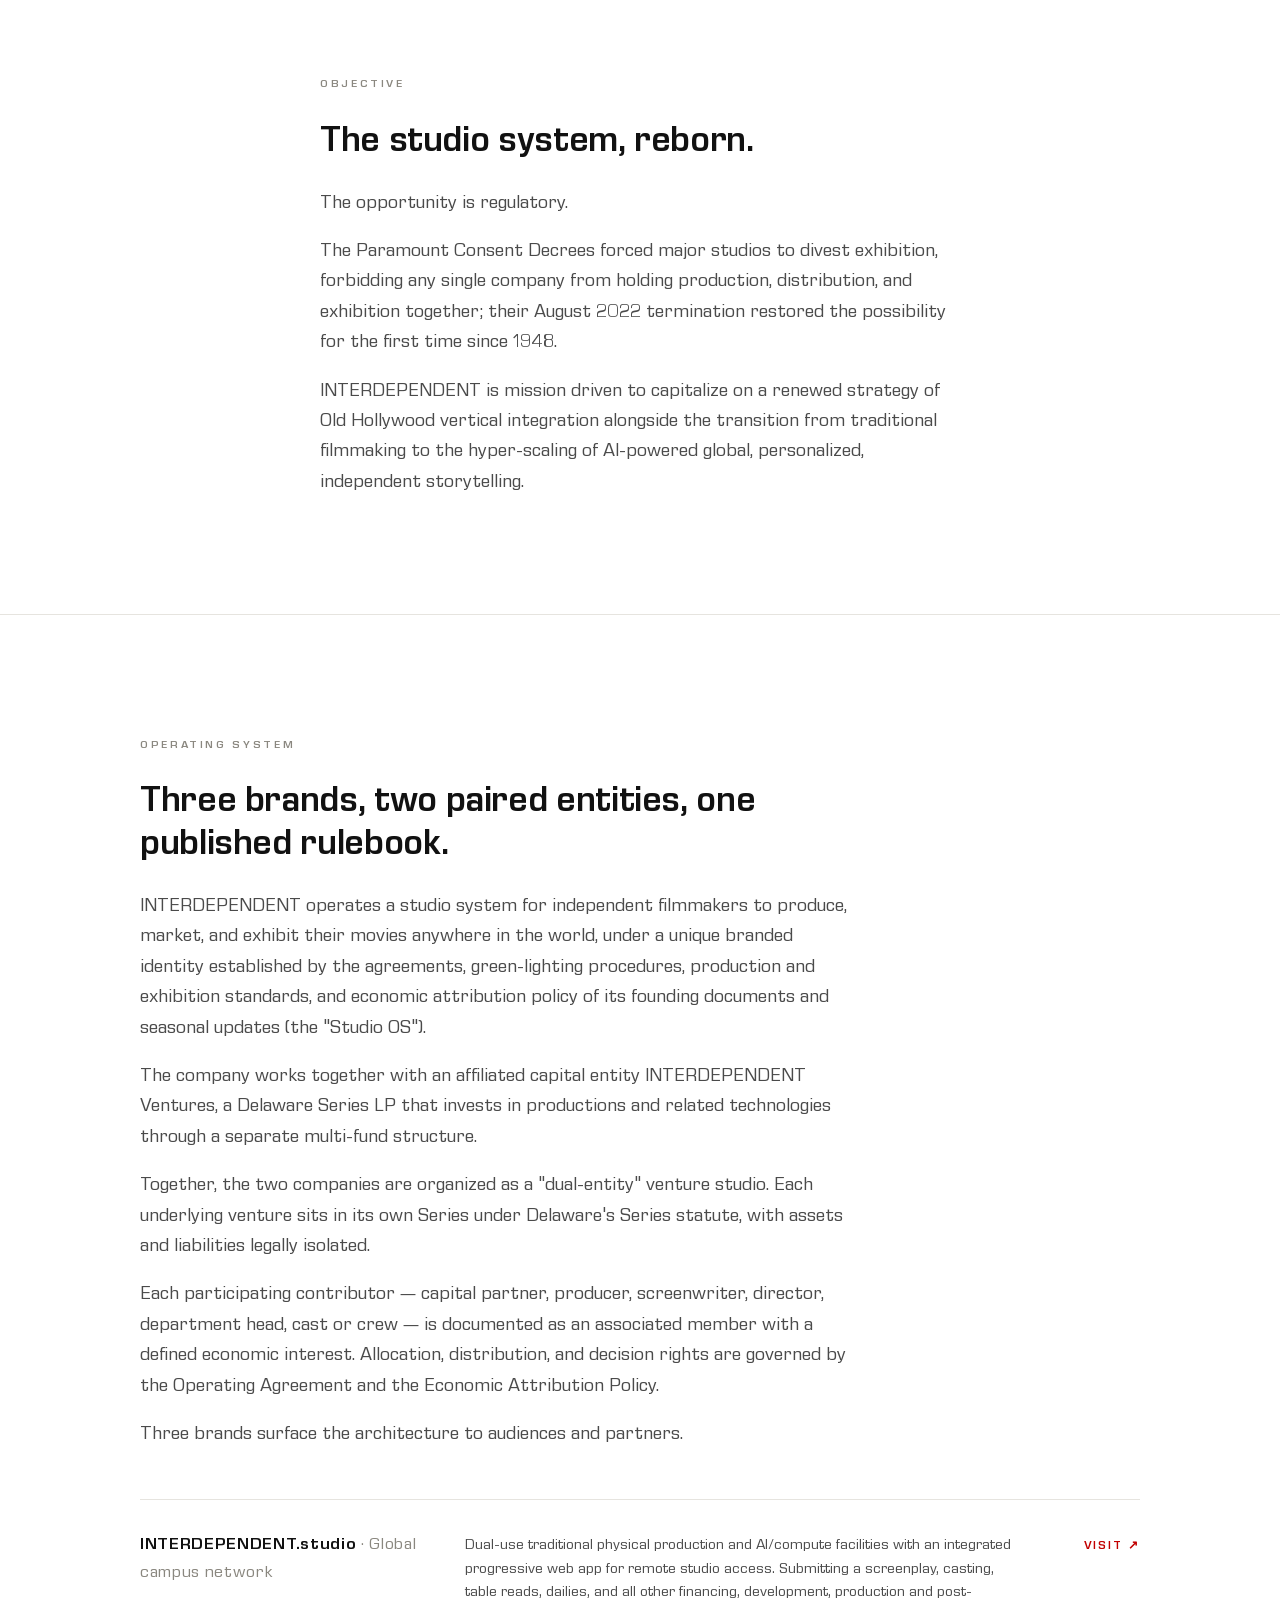
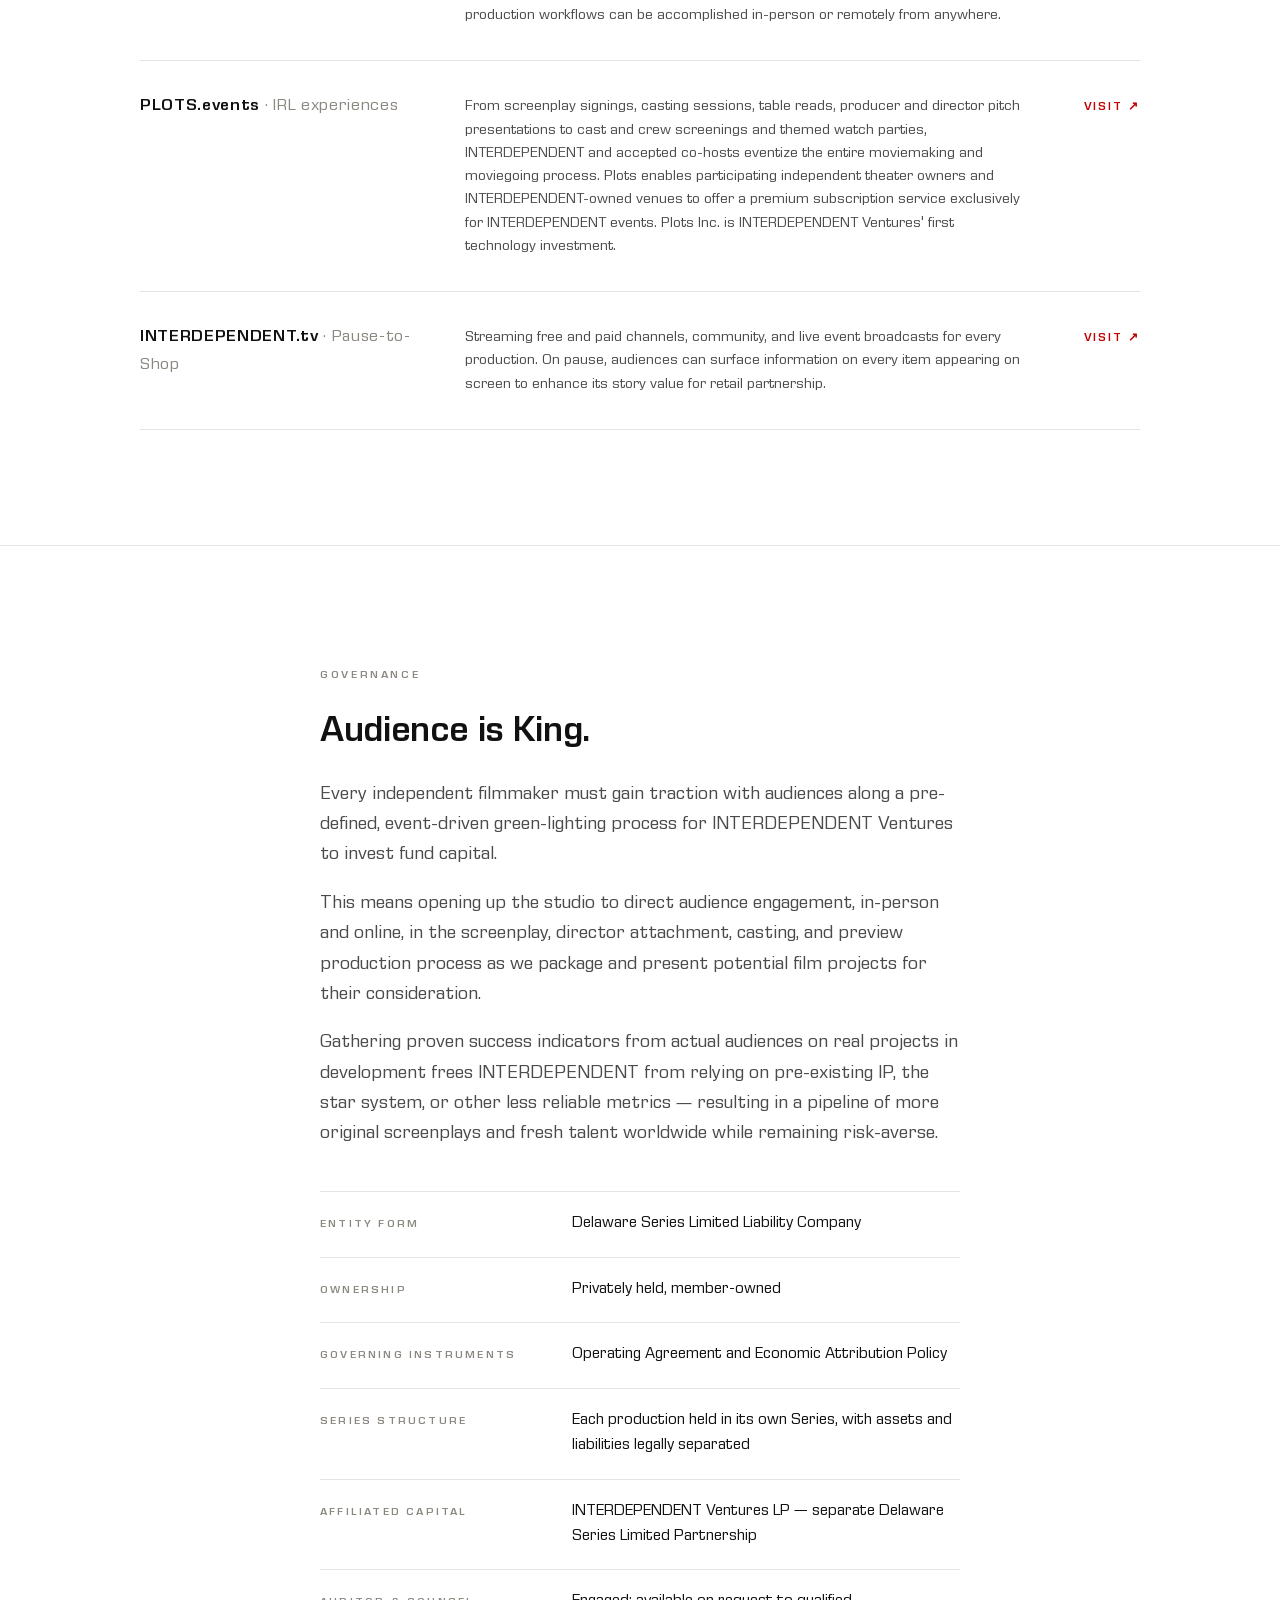
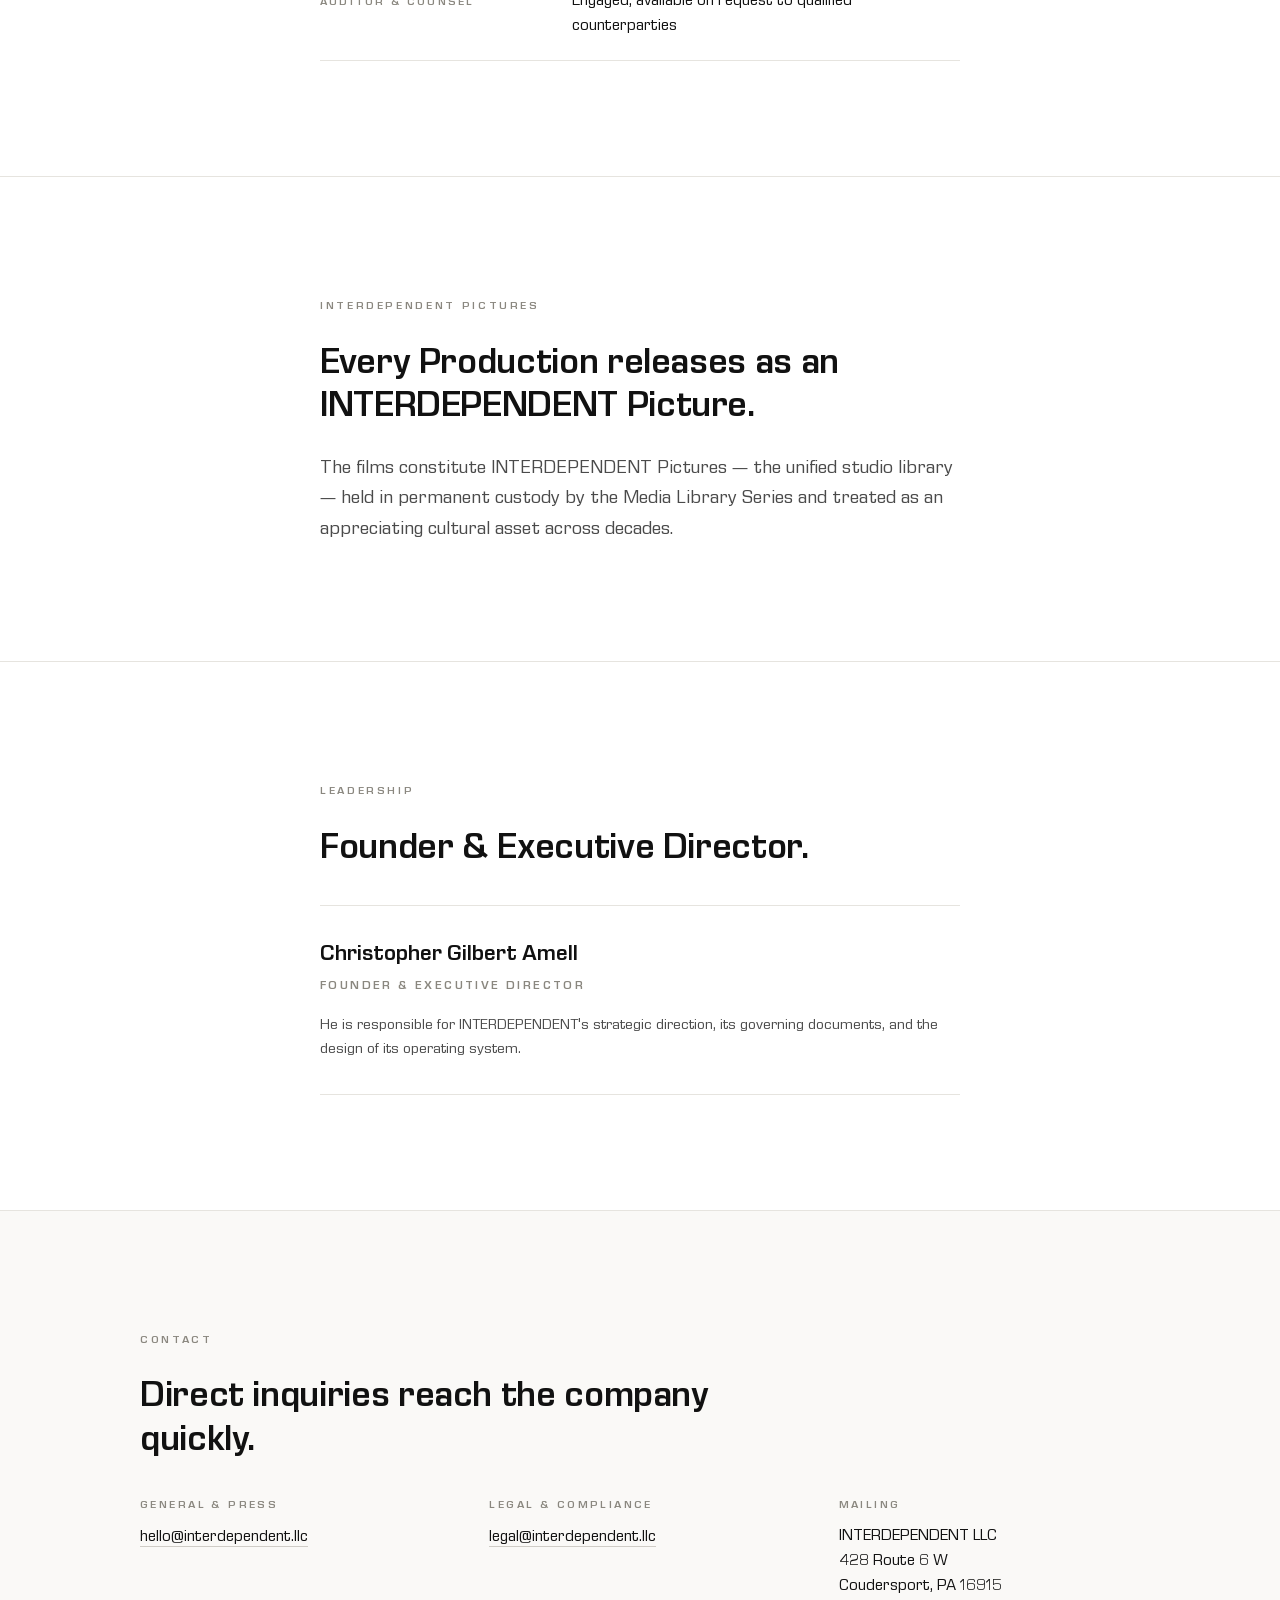
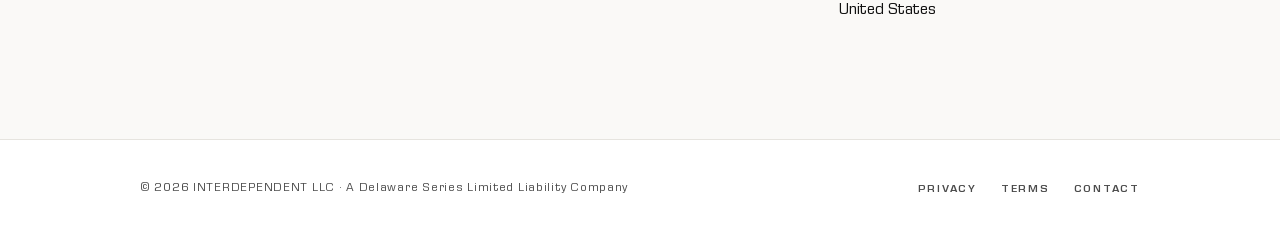
==== commit d8659c16: "copy: rename to "Studio OS" in nav + section body; keep section eyebrow Two edits per Chris's direct" ====
--- a/index.html
+++ b/index.html
@@ -32,7 +32,7 @@
     <nav class="nav" aria-label="Primary">
       <a href="/#about">About</a>
       <a href="/#focus">Objective</a>
-      <a href="/#segments">Operating System</a>
+      <a href="/#segments">Studio OS</a>
       <a href="/#governance">Governance</a>
       <a href="/#pictures">Library</a>
       <a href="/#leadership">Leadership</a>
@@ -99,7 +99,7 @@
     <div class="container">
       <span class="eyebrow">Operating system</span>
       <h2 class="section-title">Three brands, two paired entities, one published rulebook.</h2>
-      <p class="lede">INTERDEPENDENT operates a studio system for independent filmmakers to produce, market, and exhibit their movies anywhere in the world, under a unique branded identity established by the agreements, green-lighting procedures, production and exhibition standards, and economic attribution policy of its founding documents and seasonal updates (the "INTERDEPENDENT OS").</p>
+      <p class="lede">INTERDEPENDENT operates a studio system for independent filmmakers to produce, market, and exhibit their movies anywhere in the world, under a unique branded identity established by the agreements, green-lighting procedures, production and exhibition standards, and economic attribution policy of its founding documents and seasonal updates (the "Studio OS").</p>
       <p class="lede" style="margin-top: 18px;">The company works together with an affiliated capital entity INTERDEPENDENT Ventures, a Delaware Series LP that invests in productions and related technologies through a separate multi-fund structure.</p>
       <p class="lede" style="margin-top: 18px;">Together, the two companies are organized as a "dual-entity" venture studio. Each underlying venture sits in its own Series under Delaware's Series statute, with assets and liabilities legally isolated.</p>
       <p class="lede" style="margin-top: 18px;">Each participating contributor — capital partner, producer, screenwriter, director, department head, cast or crew — is documented as an associated member with a defined economic interest. Allocation, distribution, and decision rights are governed by the Operating Agreement and the Economic Attribution Policy.</p>
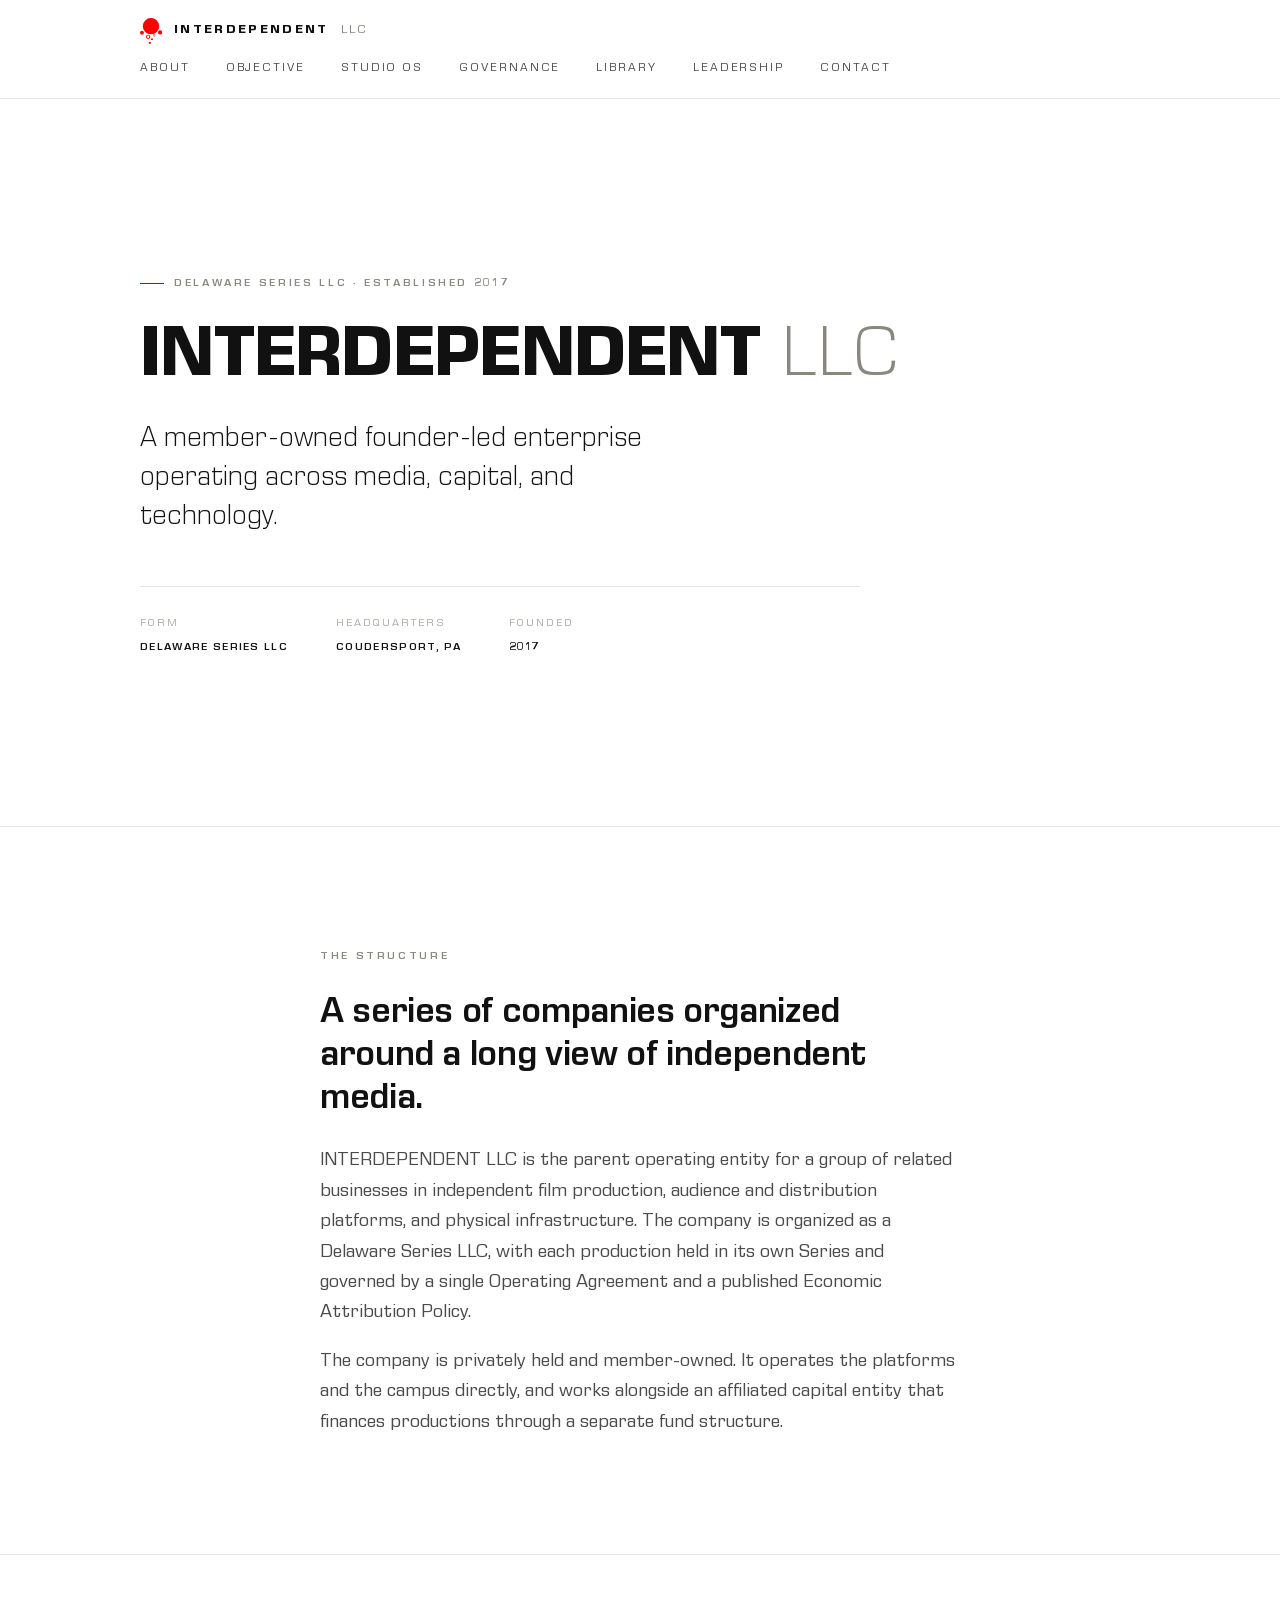
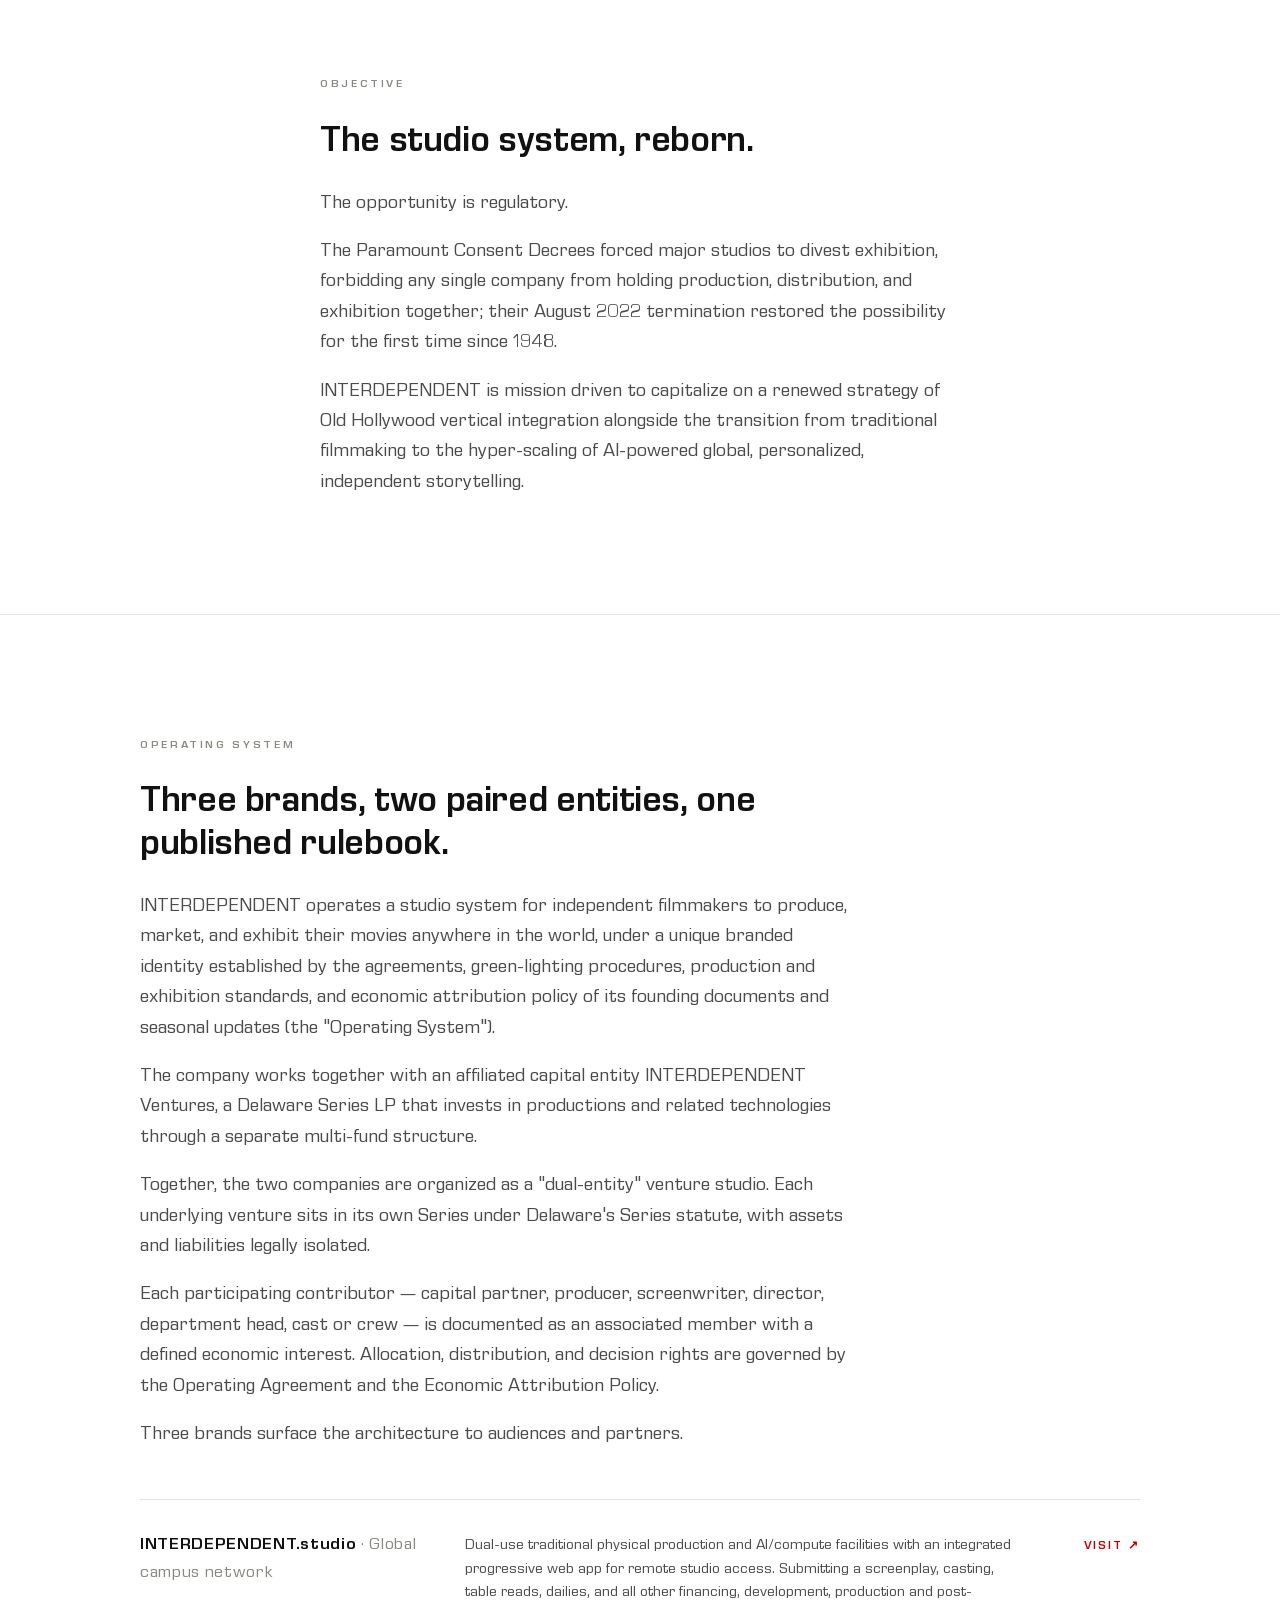
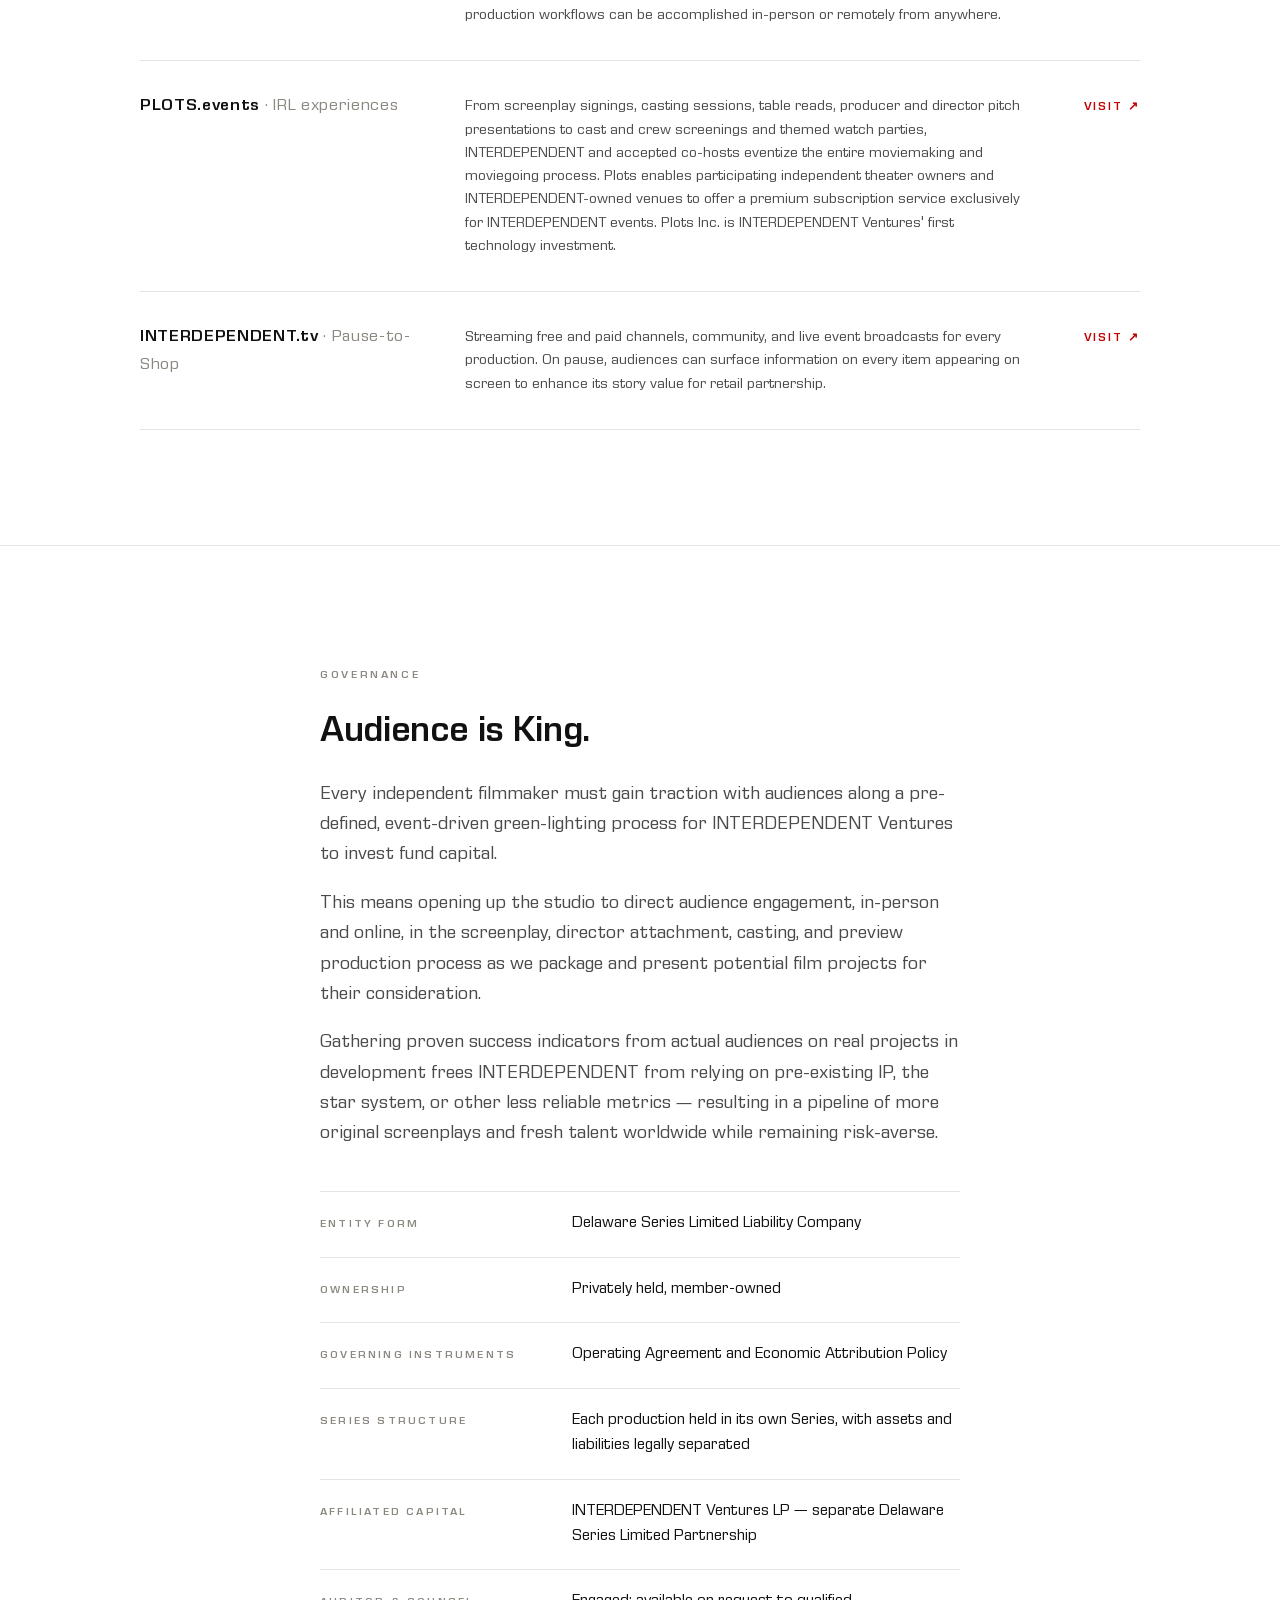
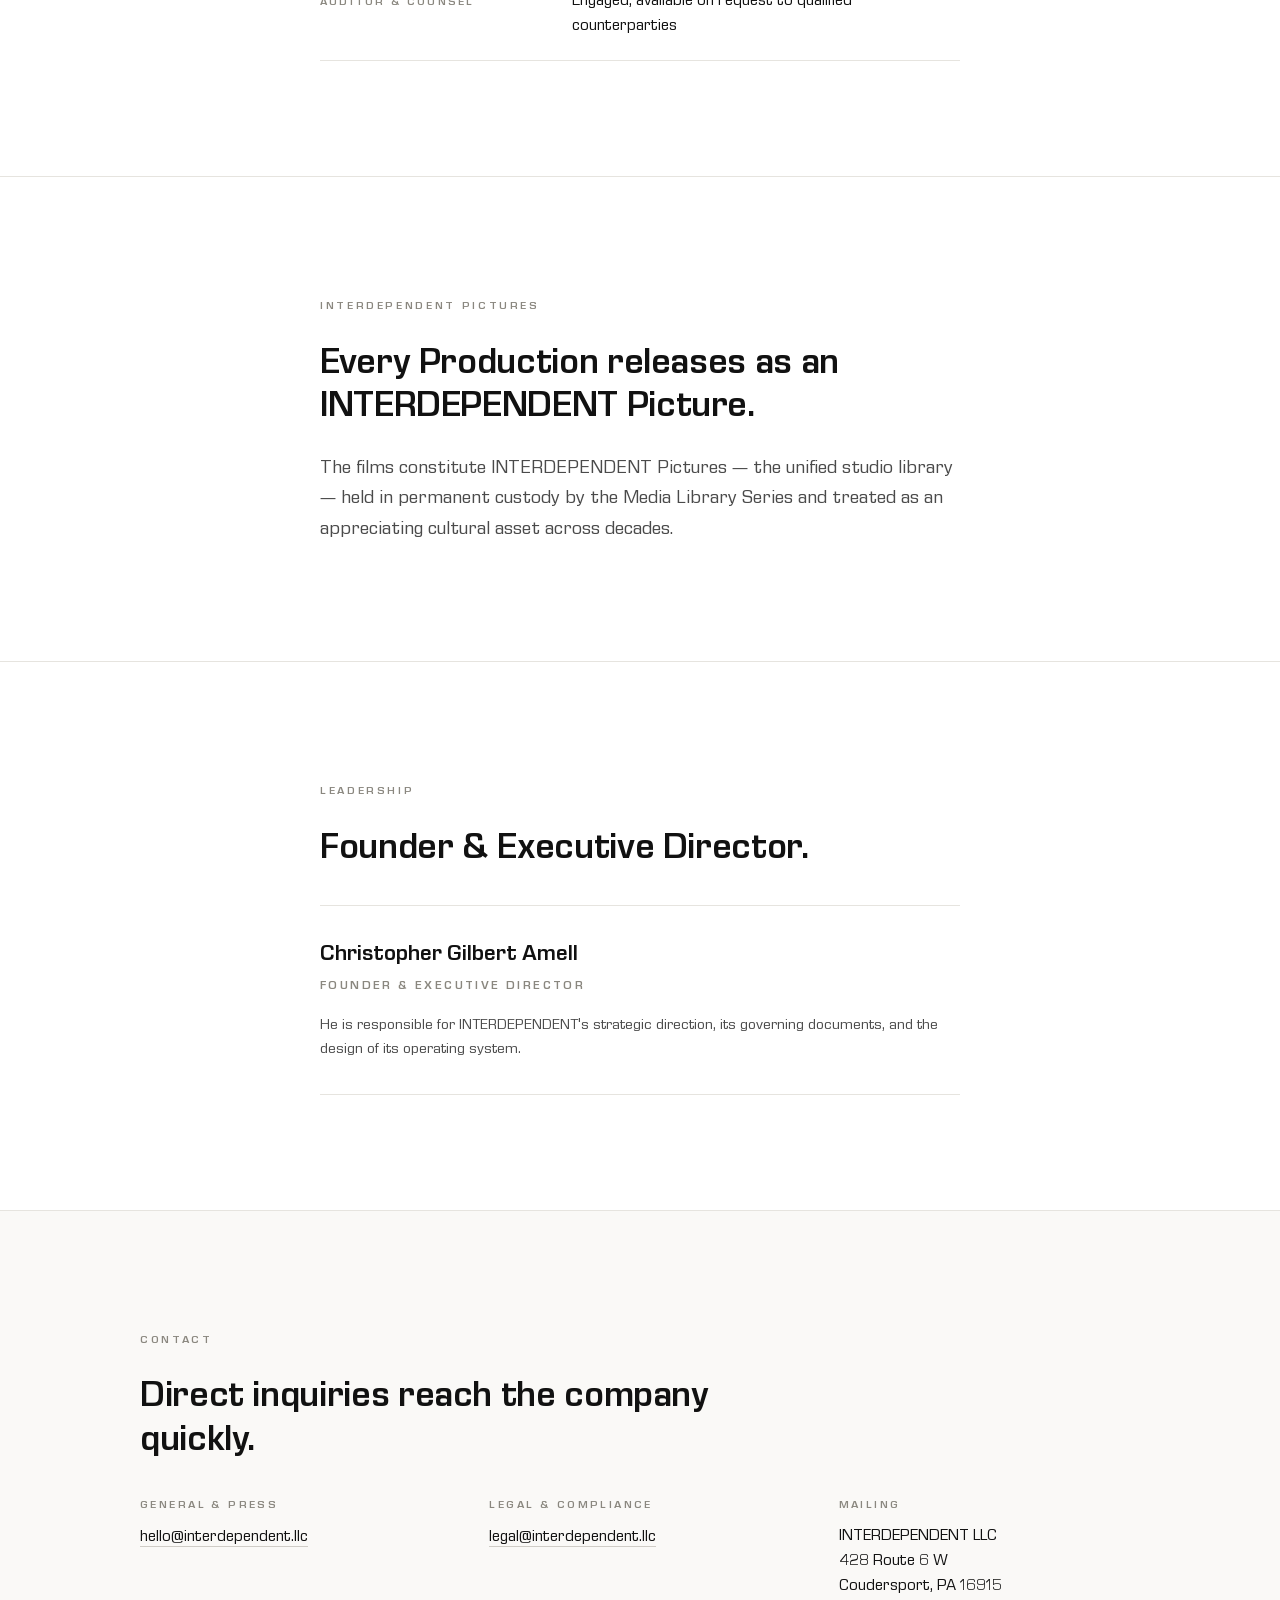
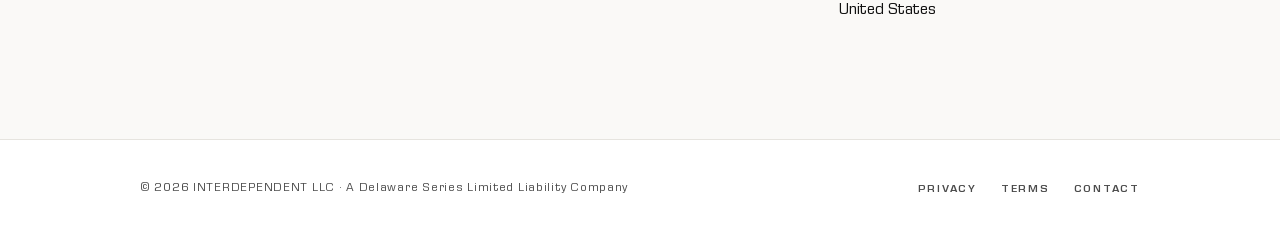
==== commit 3f799da0: "copy: revert body parenthetical to "Operating System" (nav stays "Studio OS")" ====
--- a/index.html
+++ b/index.html
@@ -99,7 +99,7 @@
     <div class="container">
       <span class="eyebrow">Operating system</span>
       <h2 class="section-title">Three brands, two paired entities, one published rulebook.</h2>
-      <p class="lede">INTERDEPENDENT operates a studio system for independent filmmakers to produce, market, and exhibit their movies anywhere in the world, under a unique branded identity established by the agreements, green-lighting procedures, production and exhibition standards, and economic attribution policy of its founding documents and seasonal updates (the "Studio OS").</p>
+      <p class="lede">INTERDEPENDENT operates a studio system for independent filmmakers to produce, market, and exhibit their movies anywhere in the world, under a unique branded identity established by the agreements, green-lighting procedures, production and exhibition standards, and economic attribution policy of its founding documents and seasonal updates (the "Operating System").</p>
       <p class="lede" style="margin-top: 18px;">The company works together with an affiliated capital entity INTERDEPENDENT Ventures, a Delaware Series LP that invests in productions and related technologies through a separate multi-fund structure.</p>
       <p class="lede" style="margin-top: 18px;">Together, the two companies are organized as a "dual-entity" venture studio. Each underlying venture sits in its own Series under Delaware's Series statute, with assets and liabilities legally isolated.</p>
       <p class="lede" style="margin-top: 18px;">Each participating contributor — capital partner, producer, screenwriter, director, department head, cast or crew — is documented as an associated member with a defined economic interest. Allocation, distribution, and decision rights are governed by the Operating Agreement and the Economic Attribution Policy.</p>
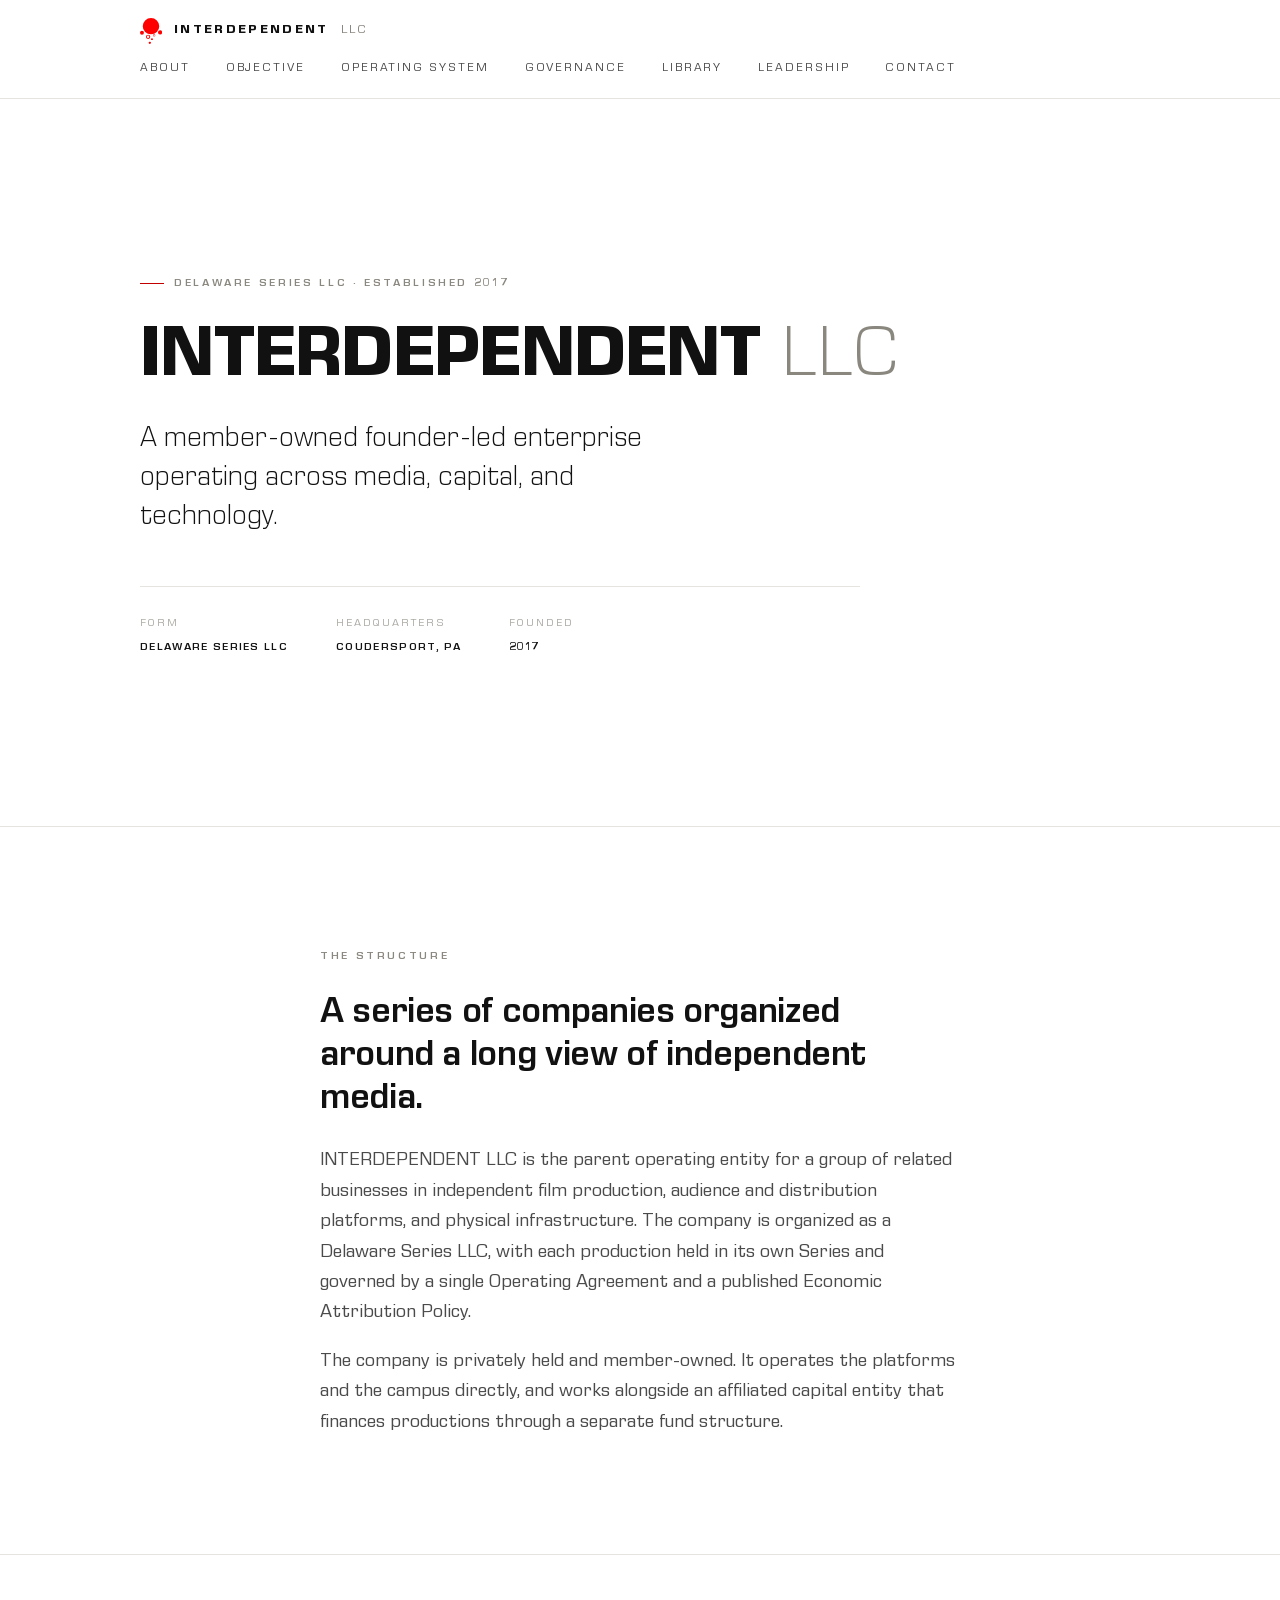
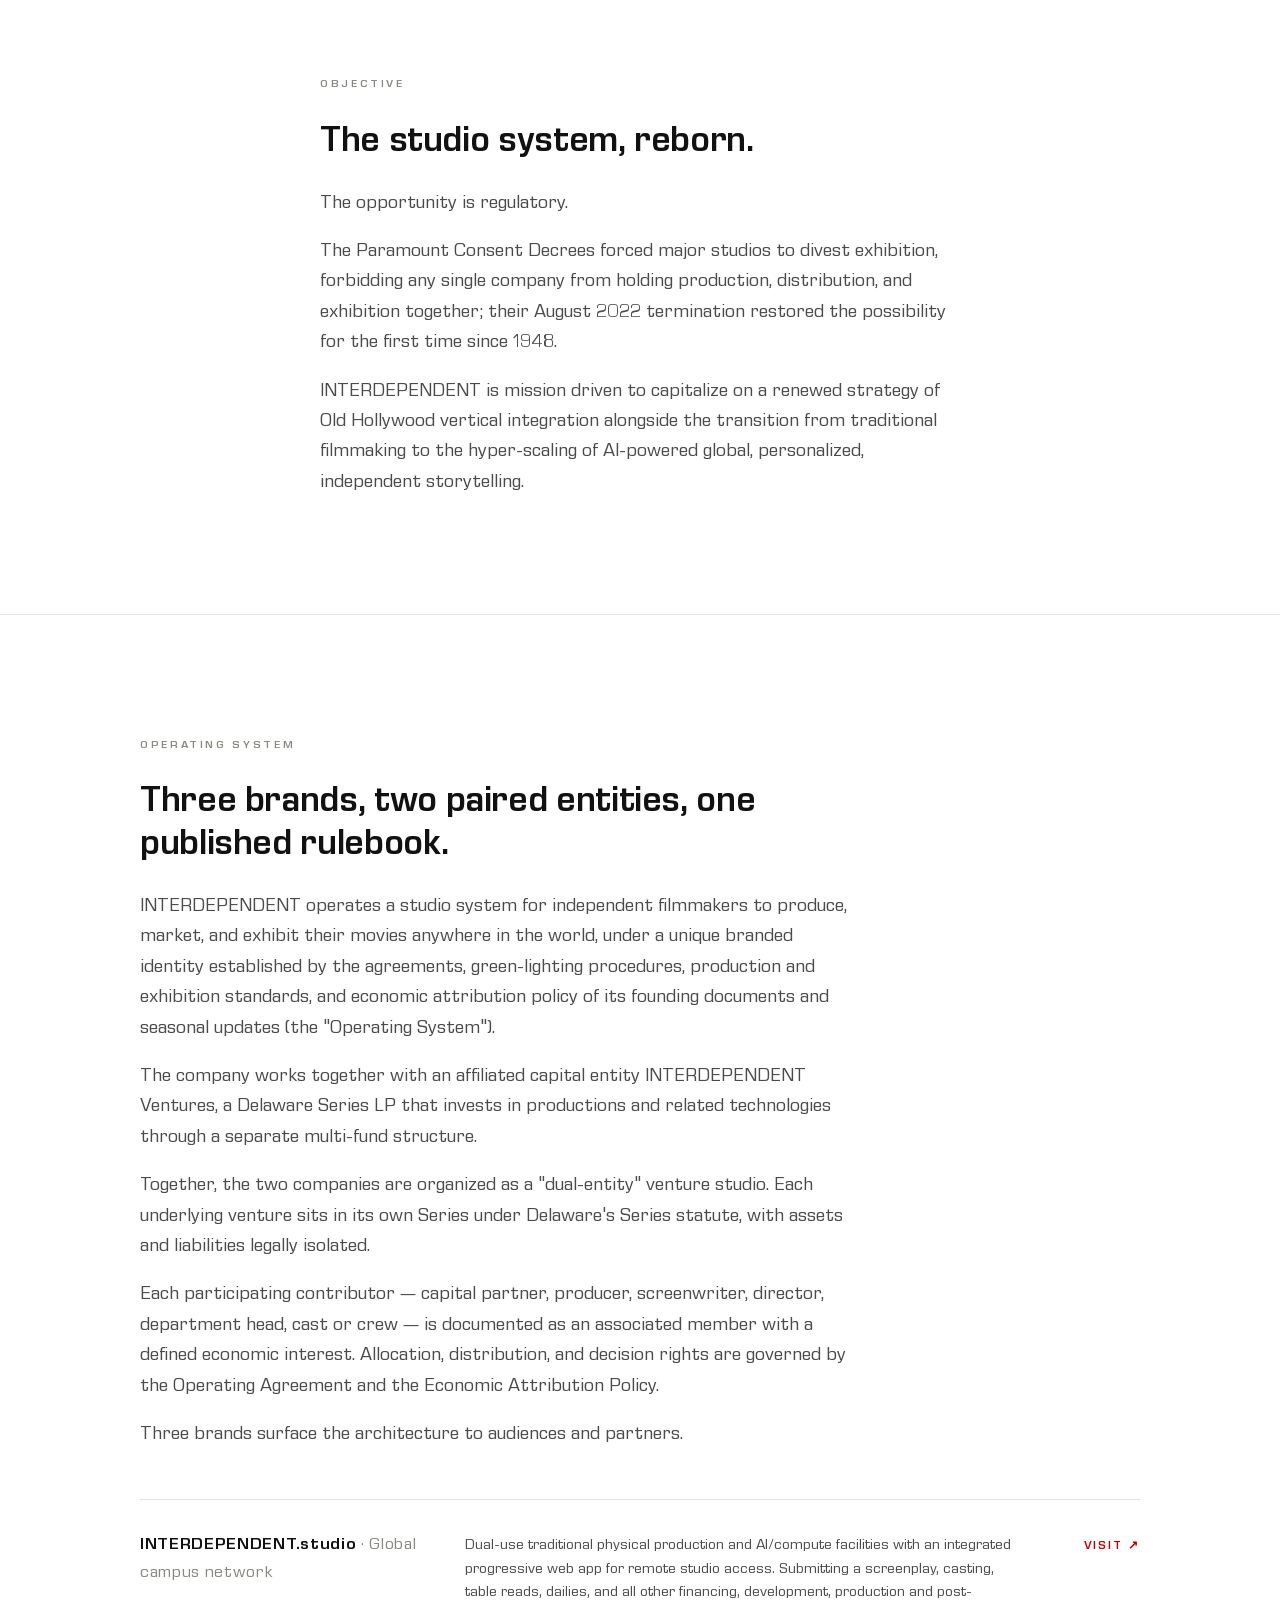
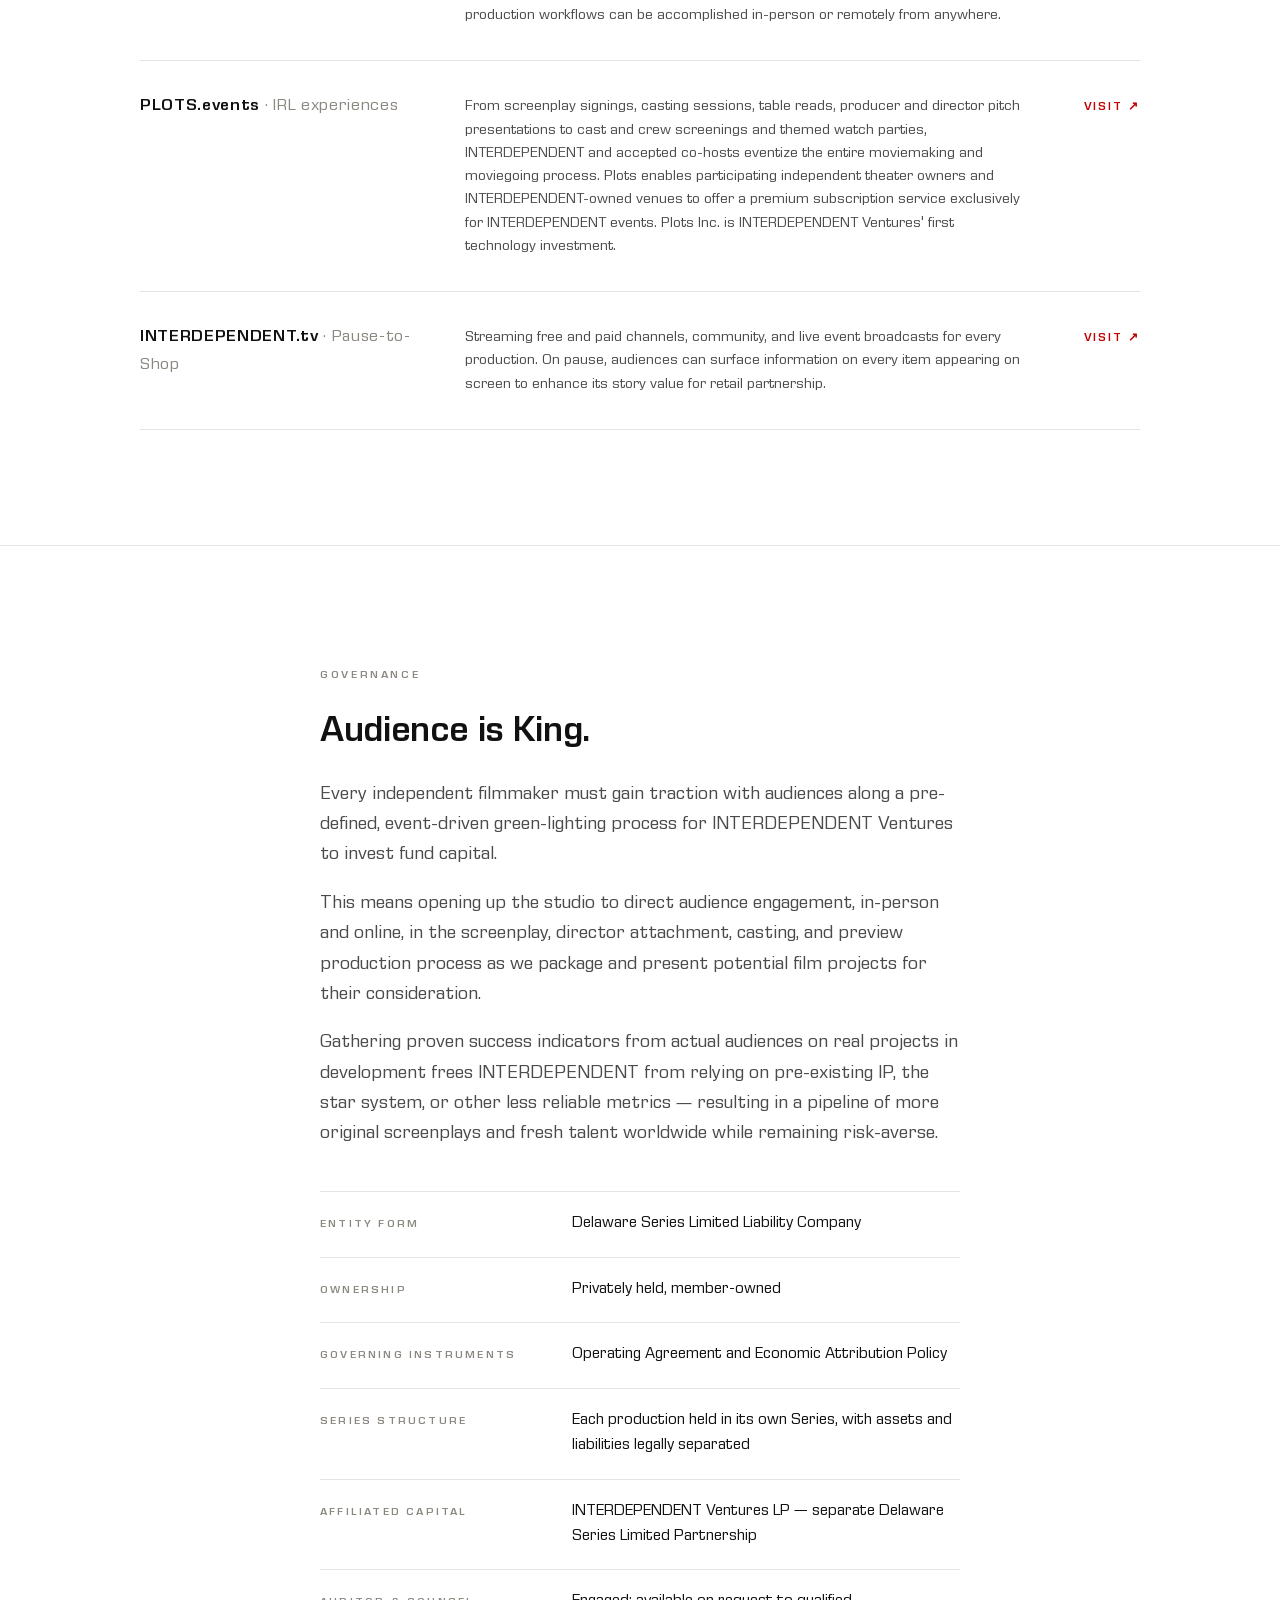
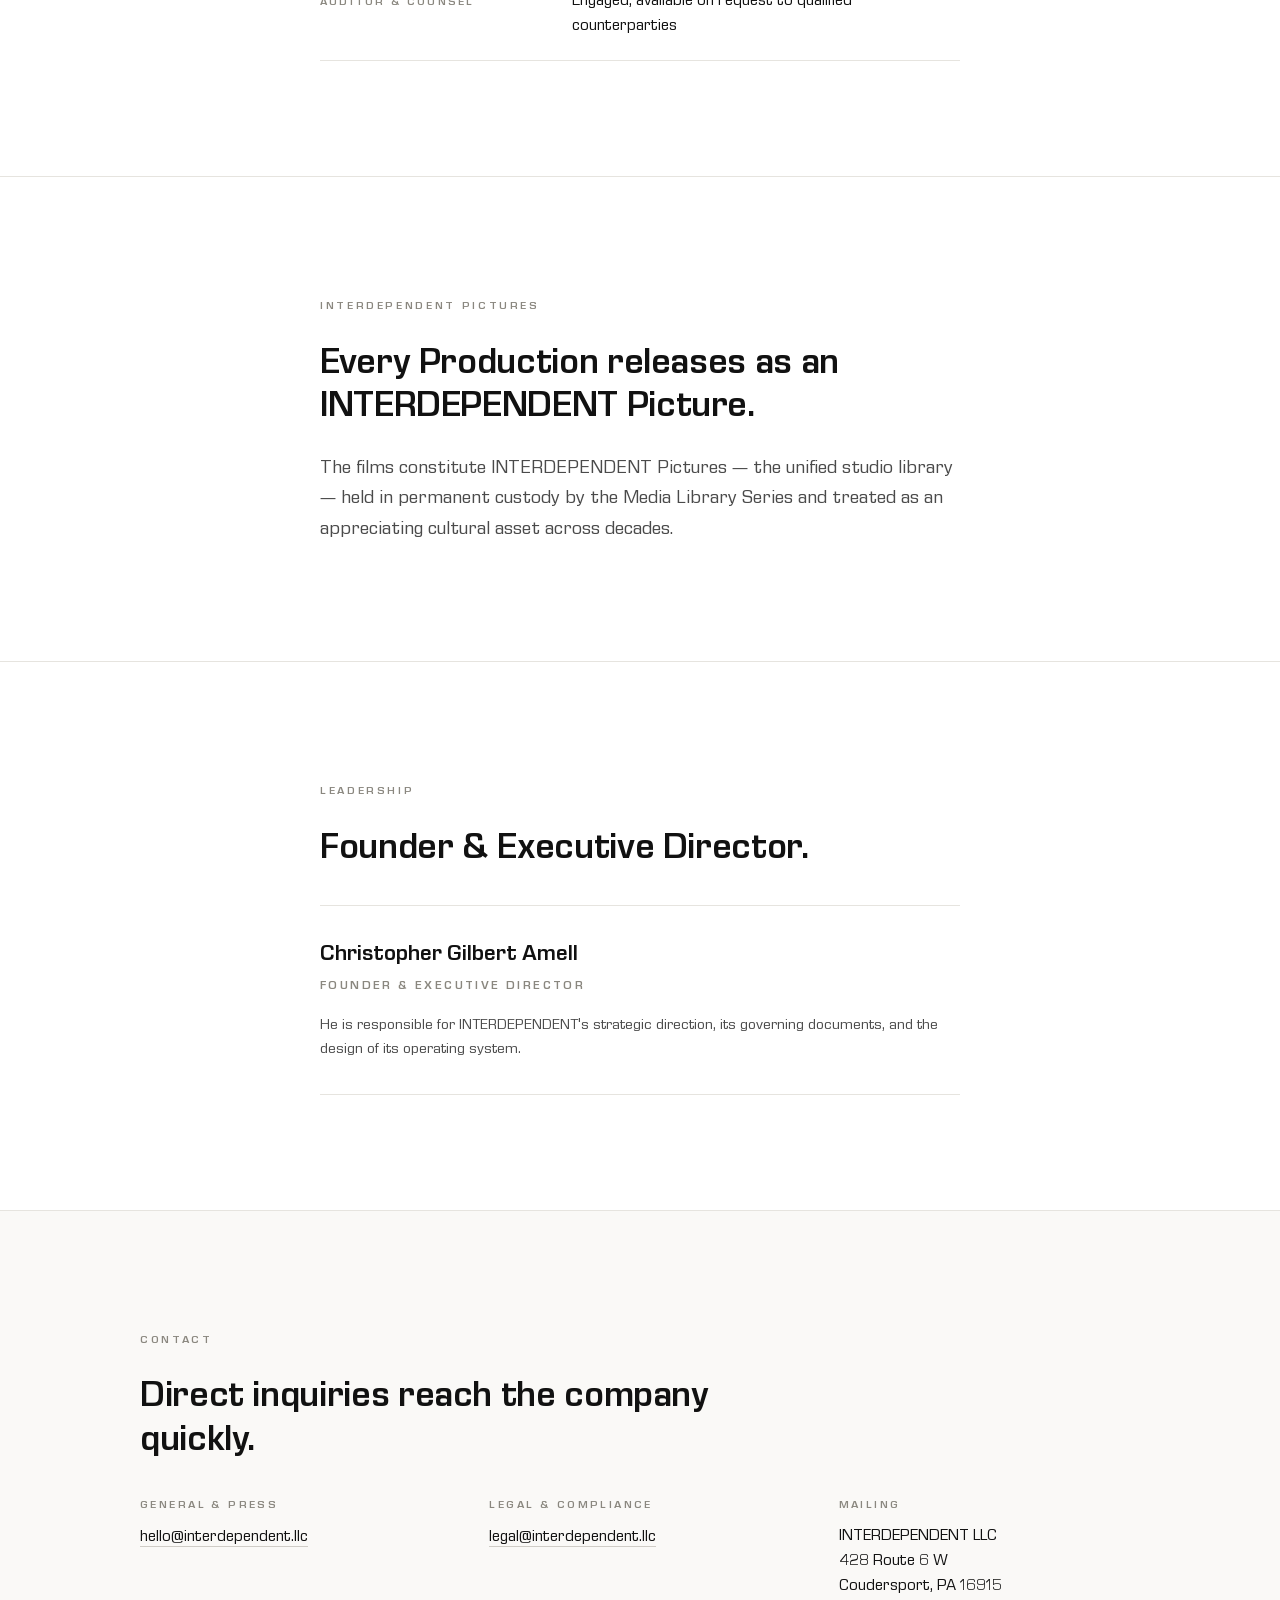
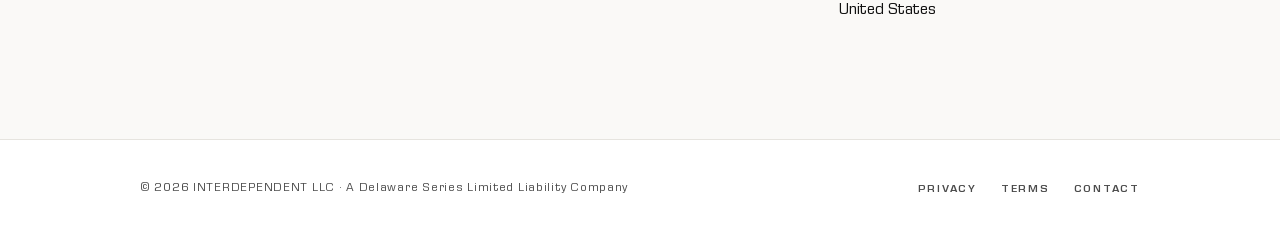
==== commit dcf23a94: "copy: nav label "Studio OS" → "Operating System" (matches body parenthetical)" ====
--- a/index.html
+++ b/index.html
@@ -32,7 +32,7 @@
     <nav class="nav" aria-label="Primary">
       <a href="/#about">About</a>
       <a href="/#focus">Objective</a>
-      <a href="/#segments">Studio OS</a>
+      <a href="/#segments">Operating System</a>
       <a href="/#governance">Governance</a>
       <a href="/#pictures">Library</a>
       <a href="/#leadership">Leadership</a>
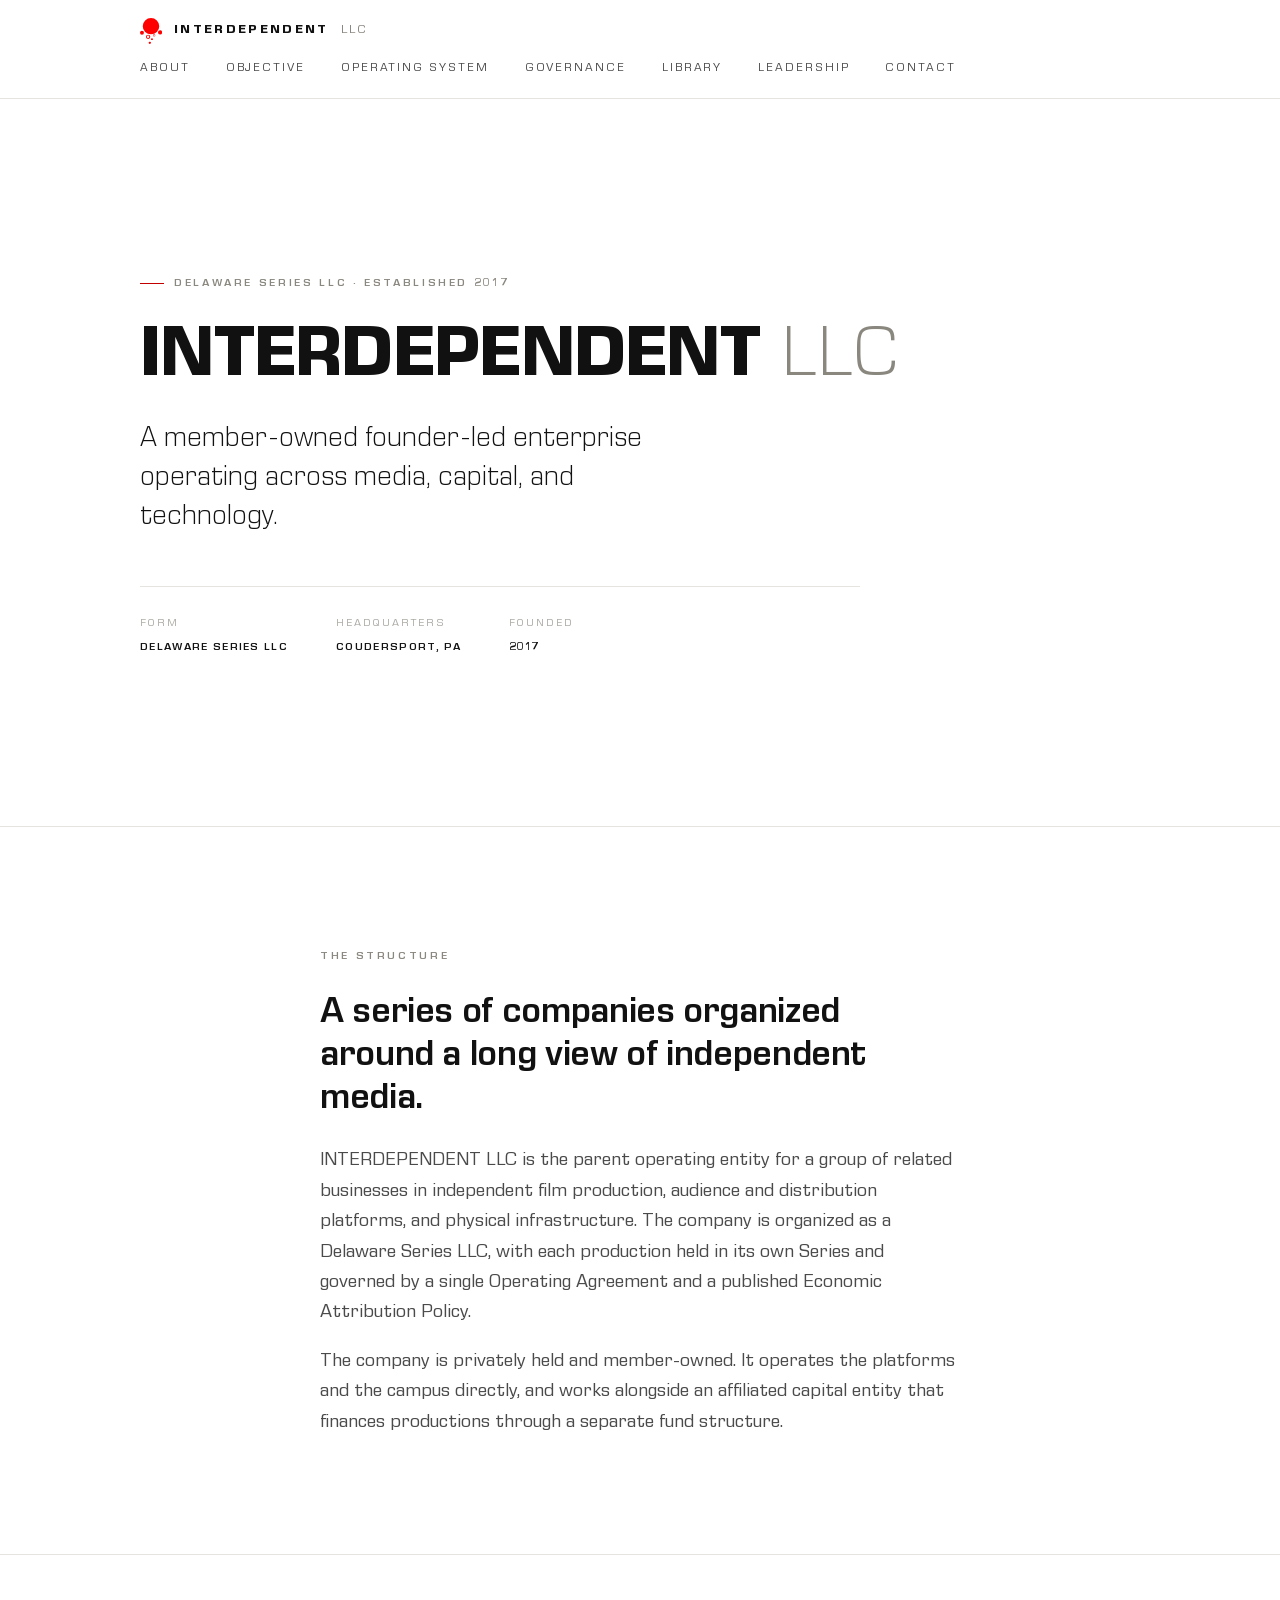
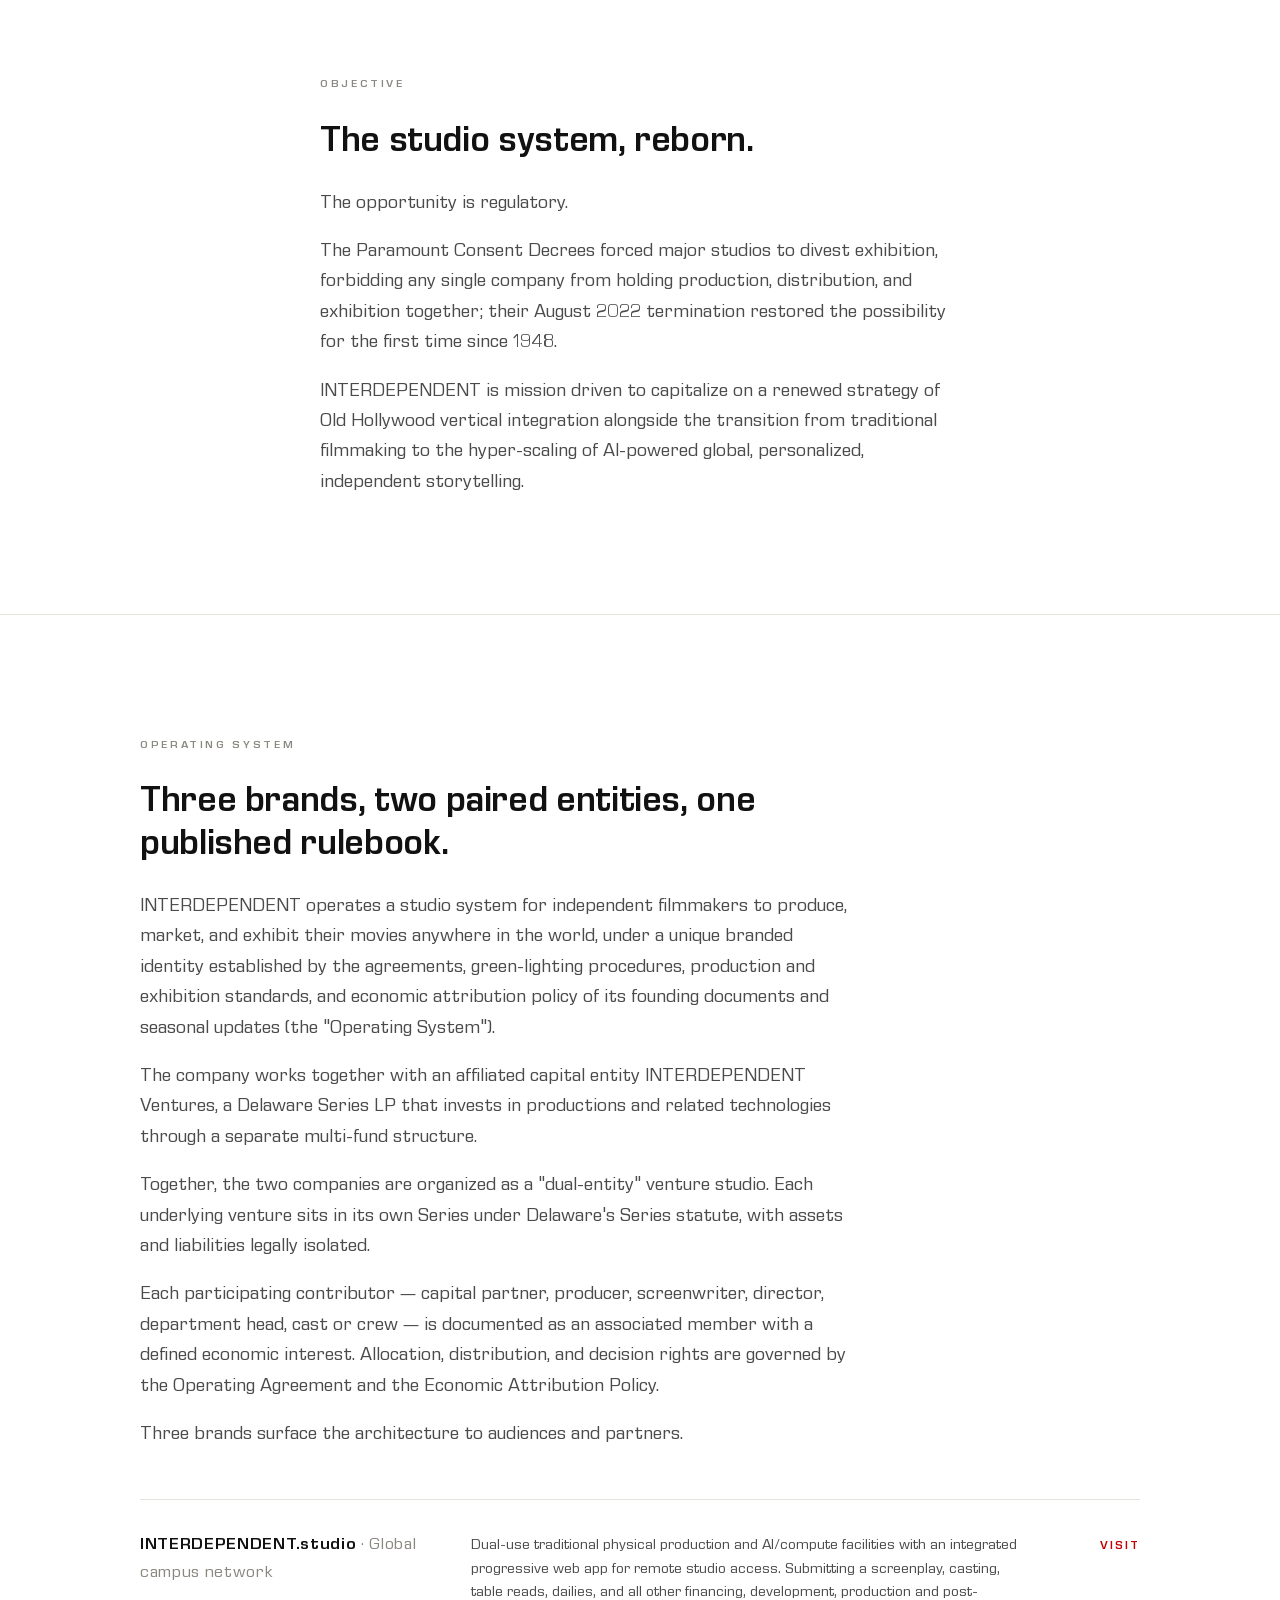
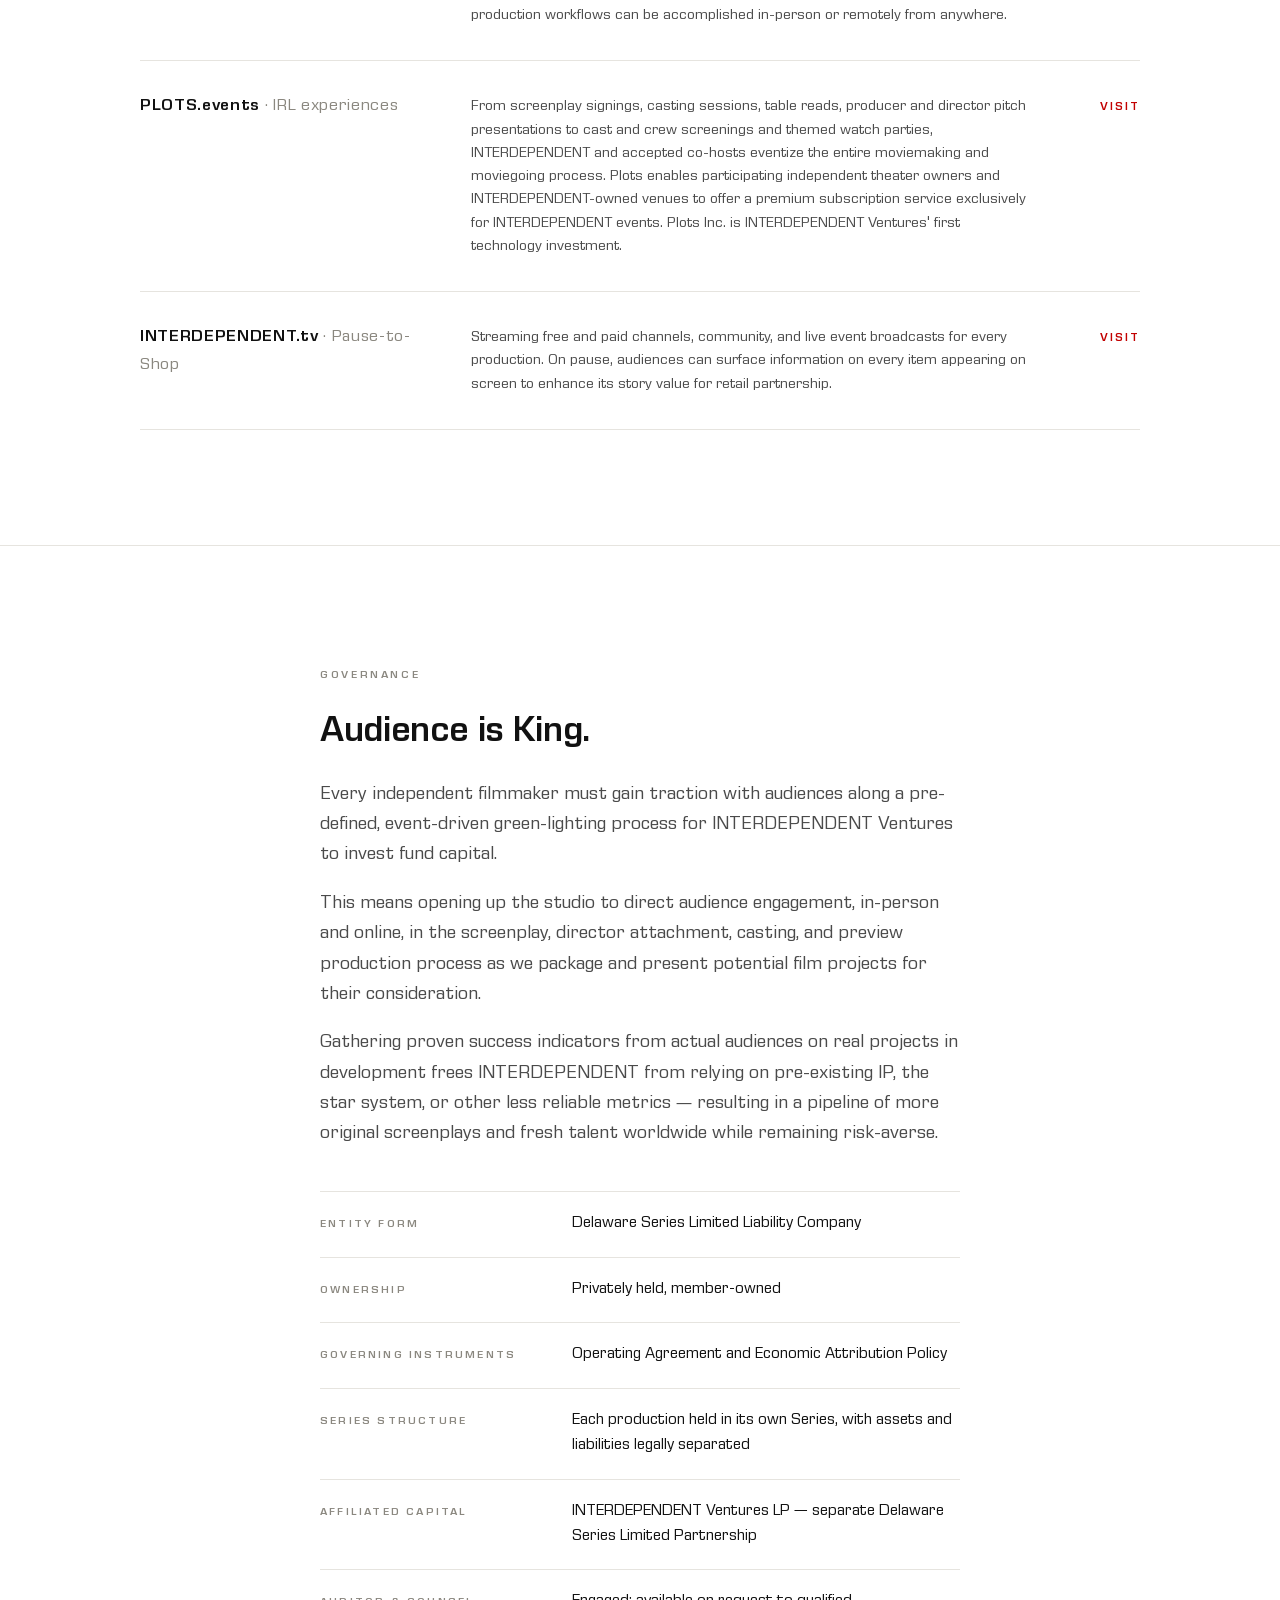
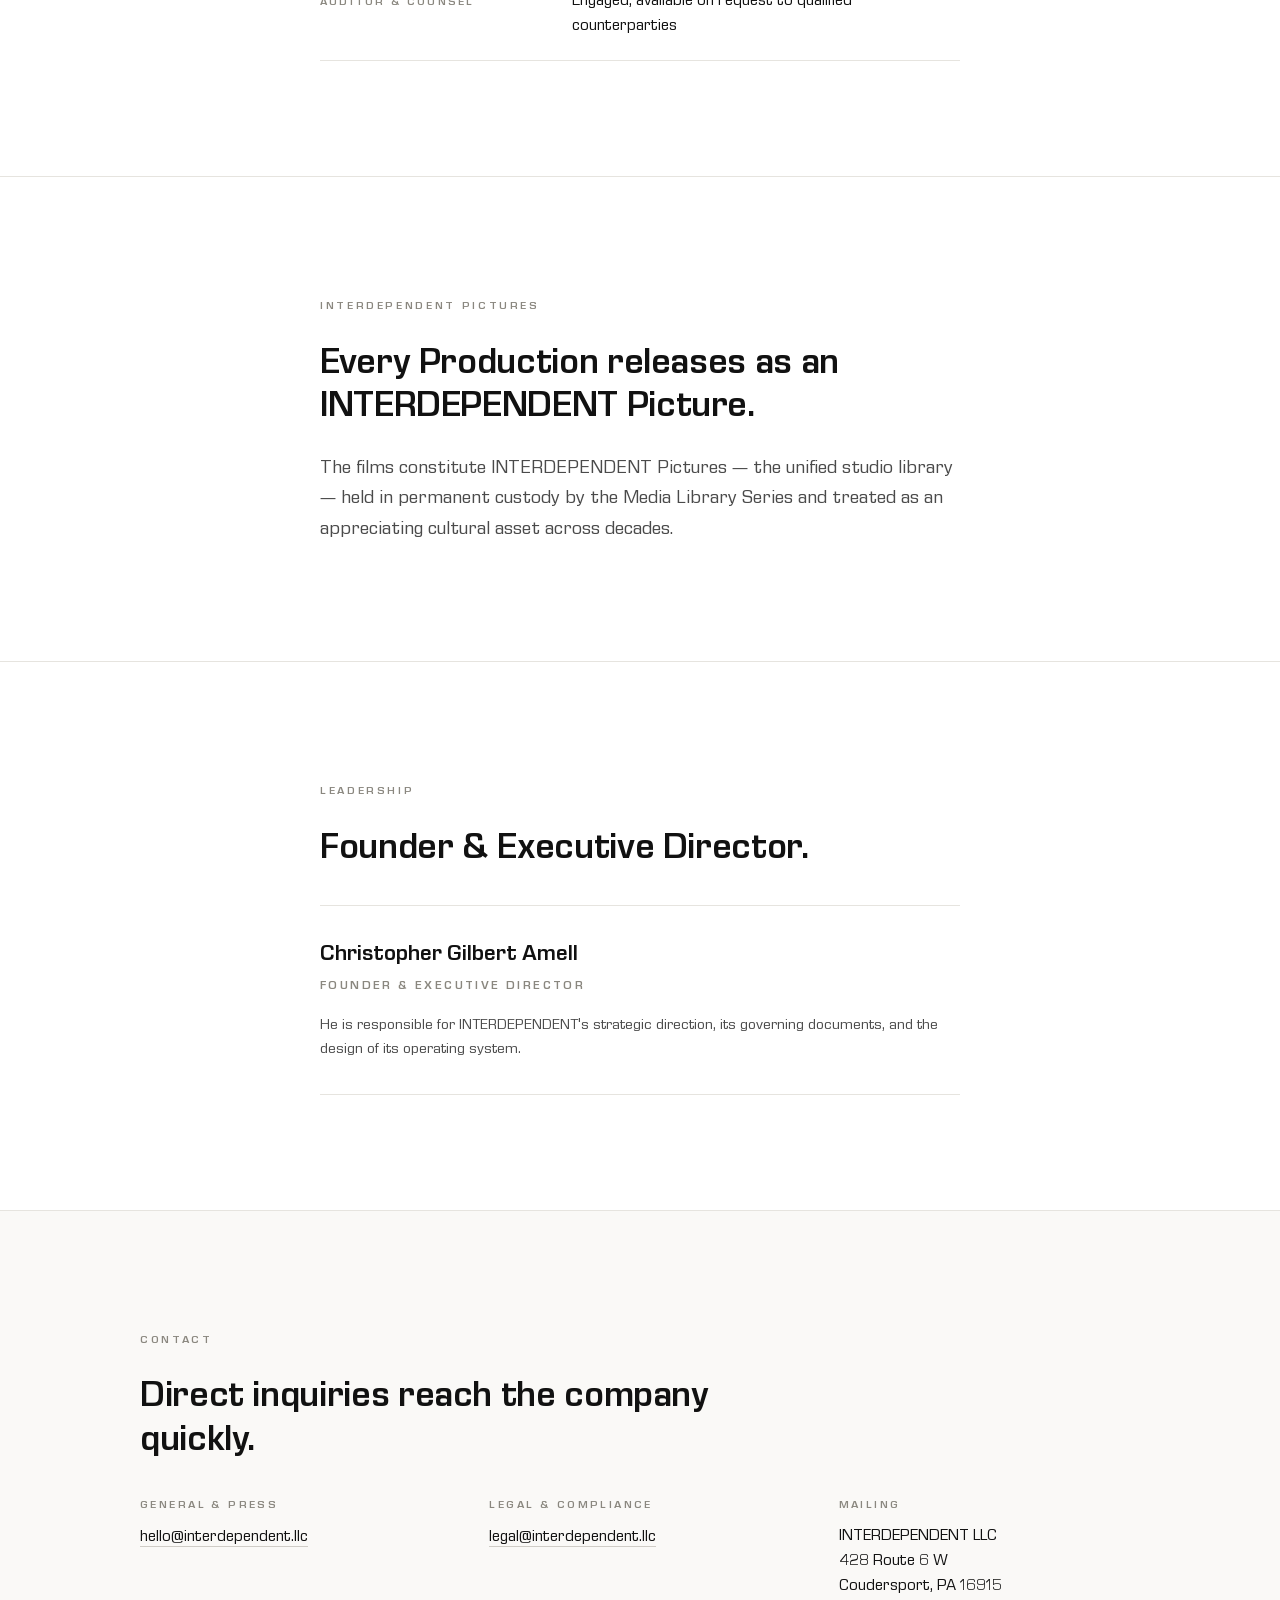
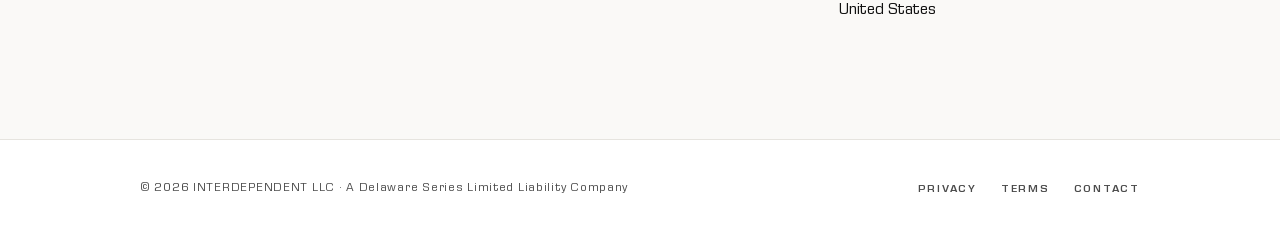
==== commit ac0b893d: "Remove generic ↗ arrows from segment "Visit" links The ↗ glyph on external segment links read as a g" ====
--- a/index.html
+++ b/index.html
@@ -110,17 +110,17 @@
         <div class="segment" role="listitem">
           <div class="segment-name">INTERDEPENDENT.studio<span class="tld"> · Global campus network</span></div>
           <p class="segment-desc">Dual-use traditional physical production and AI/compute facilities with an integrated progressive web app for remote studio access. Submitting a screenplay, casting, table reads, dailies, and all other financing, development, production and post-production workflows can be accomplished in-person or remotely from anywhere.</p>
-          <a class="segment-link" href="https://interdependent.studio" target="_blank" rel="noopener">Visit ↗</a>
+          <a class="segment-link" href="https://interdependent.studio" target="_blank" rel="noopener">Visit</a>
         </div>
         <div class="segment" role="listitem">
           <div class="segment-name">PLOTS.events<span class="tld"> · IRL experiences</span></div>
           <p class="segment-desc">From screenplay signings, casting sessions, table reads, producer and director pitch presentations to cast and crew screenings and themed watch parties, INTERDEPENDENT and accepted co-hosts eventize the entire moviemaking and moviegoing process. Plots enables participating independent theater owners and INTERDEPENDENT-owned venues to offer a premium subscription service exclusively for INTERDEPENDENT events. Plots Inc. is INTERDEPENDENT Ventures' first technology investment.</p>
-          <a class="segment-link" href="https://plots.events" target="_blank" rel="noopener">Visit ↗</a>
+          <a class="segment-link" href="https://plots.events" target="_blank" rel="noopener">Visit</a>
         </div>
         <div class="segment" role="listitem">
           <div class="segment-name">INTERDEPENDENT.tv<span class="tld"> · Pause-to-Shop</span></div>
           <p class="segment-desc">Streaming free and paid channels, community, and live event broadcasts for every production. On pause, audiences can surface information on every item appearing on screen to enhance its story value for retail partnership.</p>
-          <a class="segment-link" href="https://interdependent.tv" target="_blank" rel="noopener">Visit ↗</a>
+          <a class="segment-link" href="https://interdependent.tv" target="_blank" rel="noopener">Visit</a>
         </div>
         
       </div>
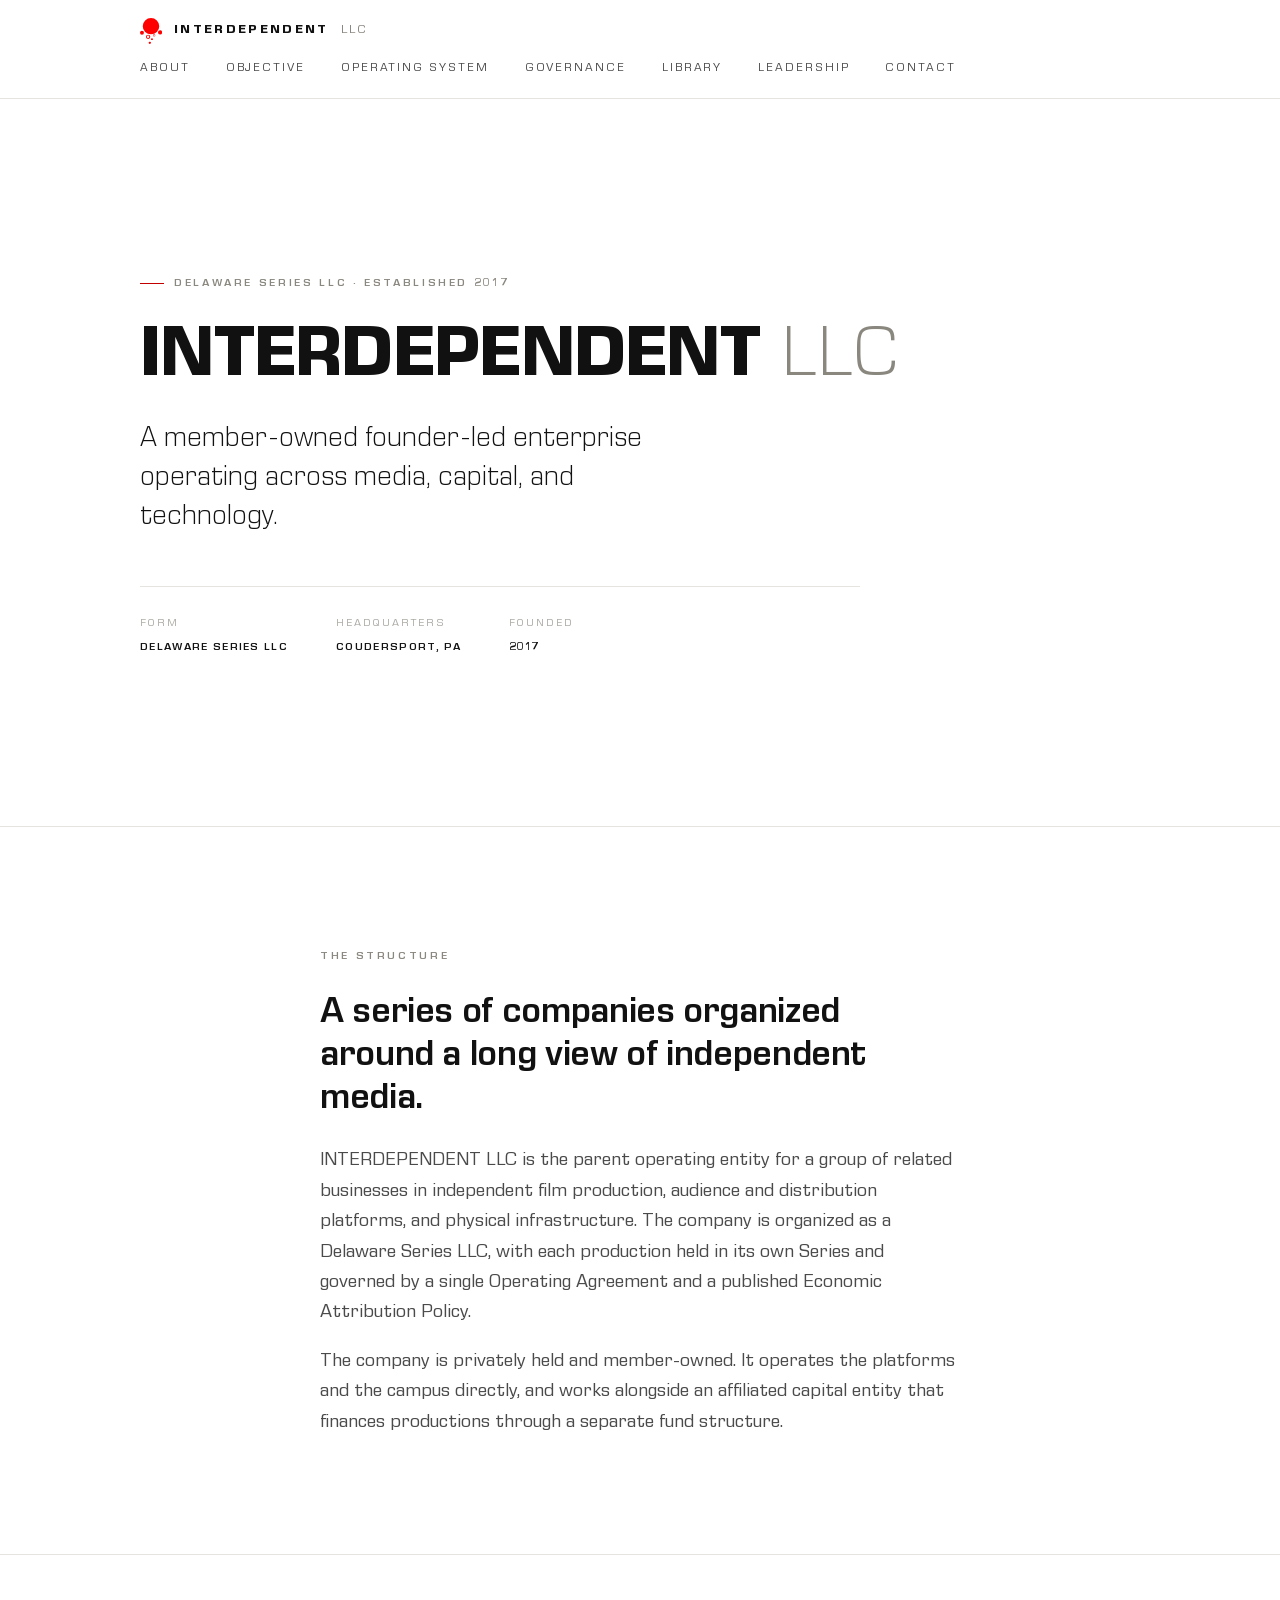
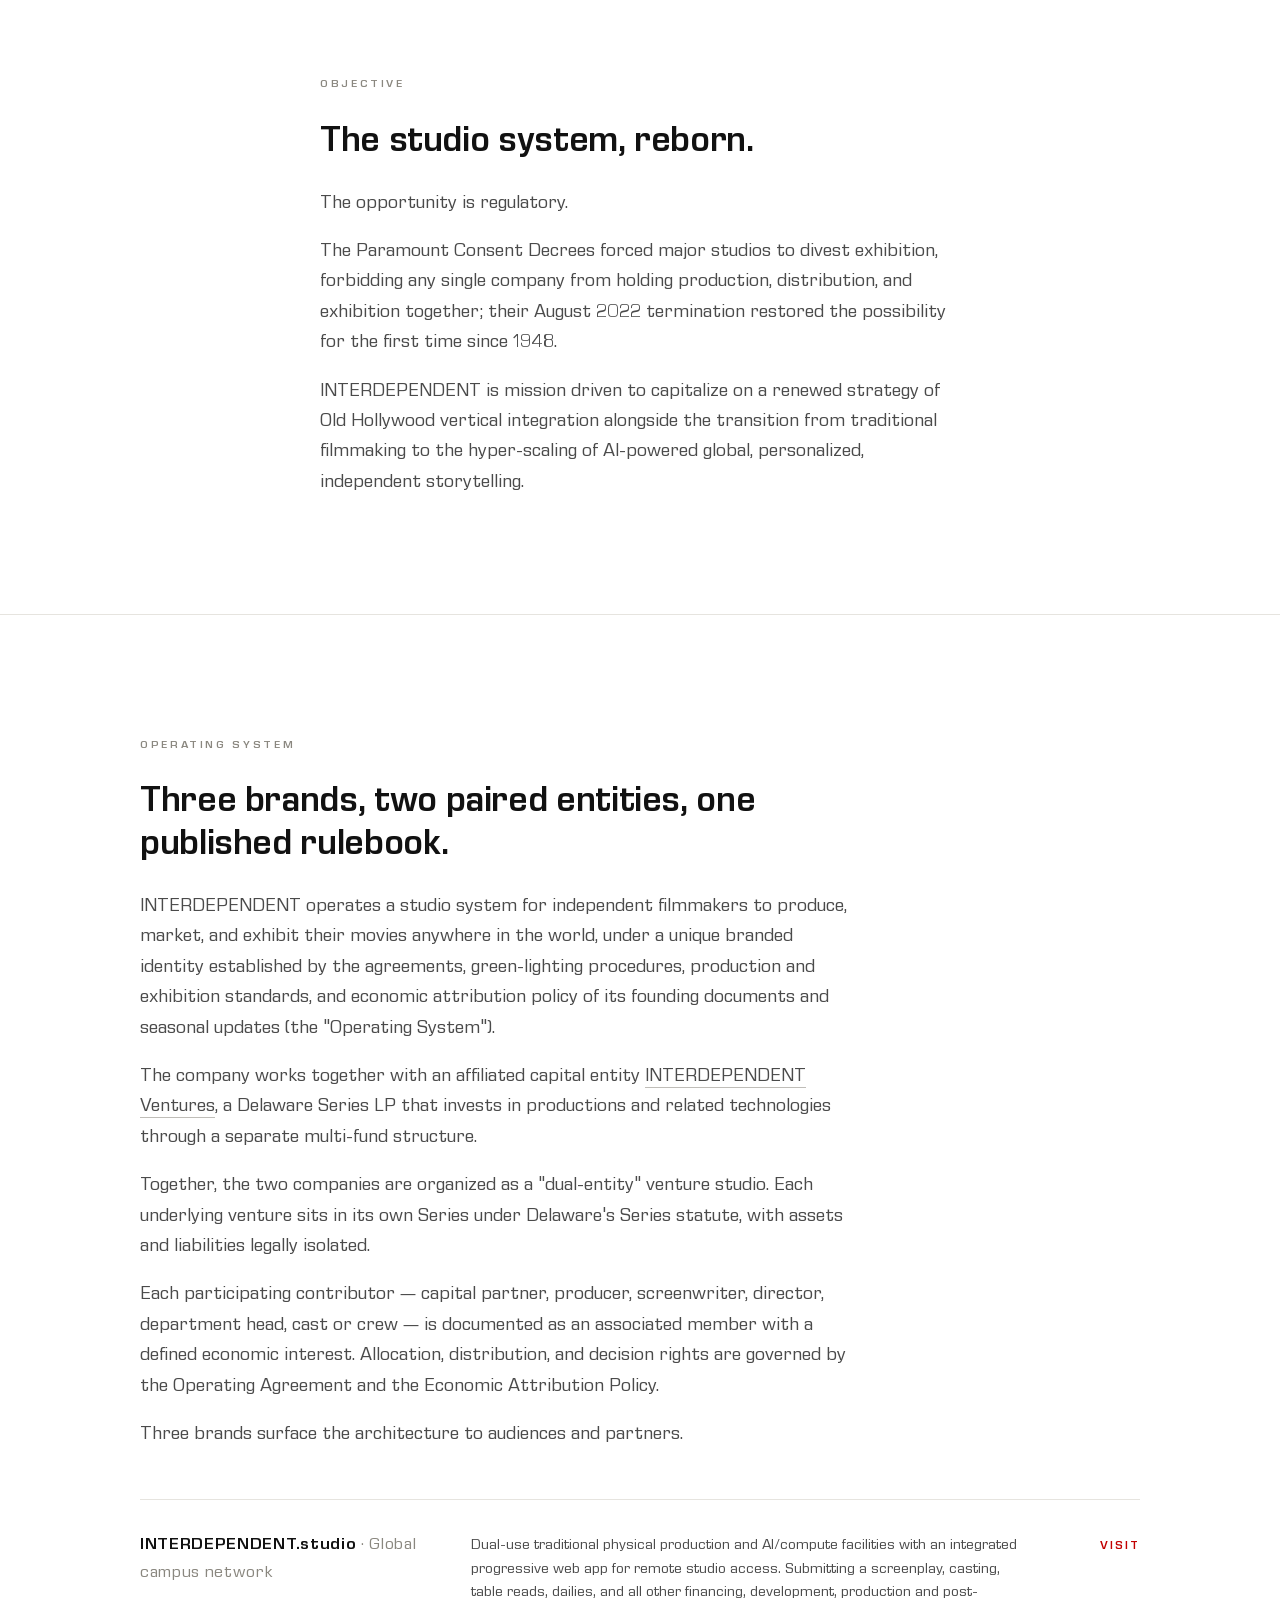
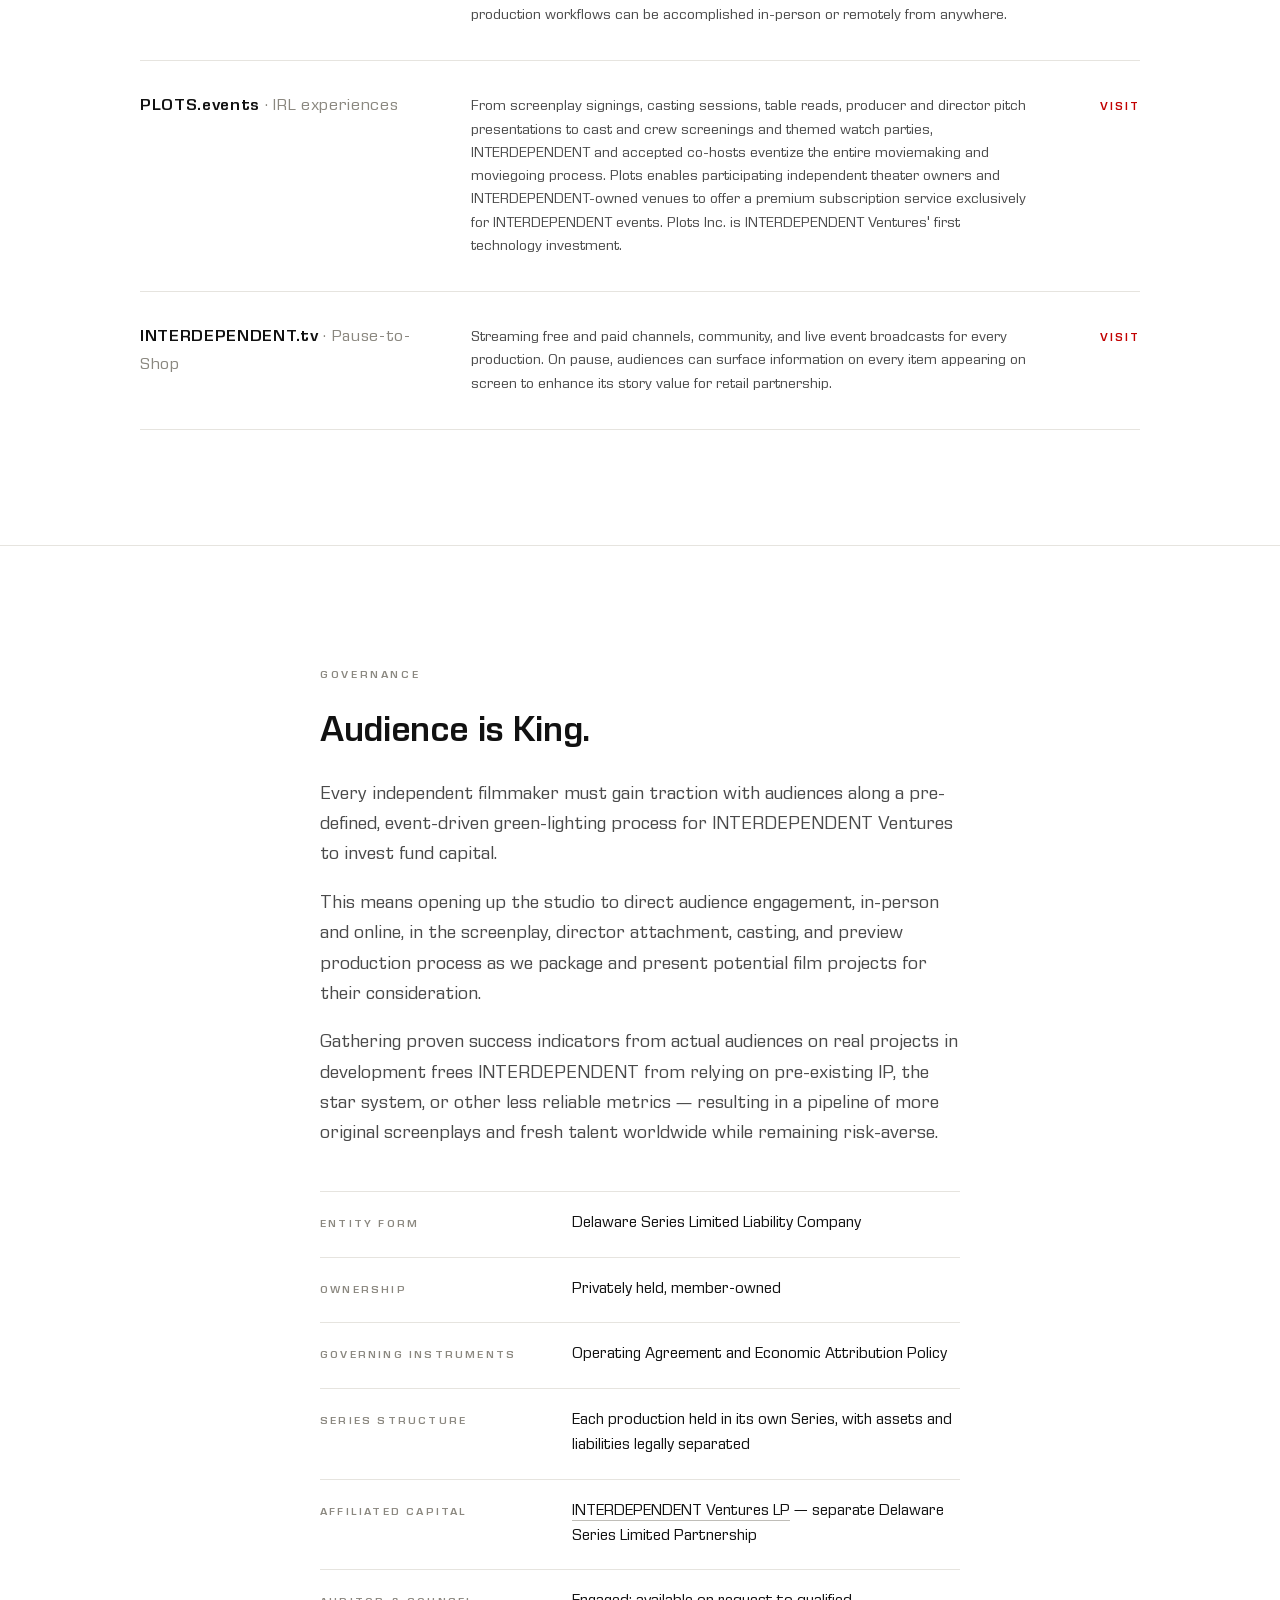
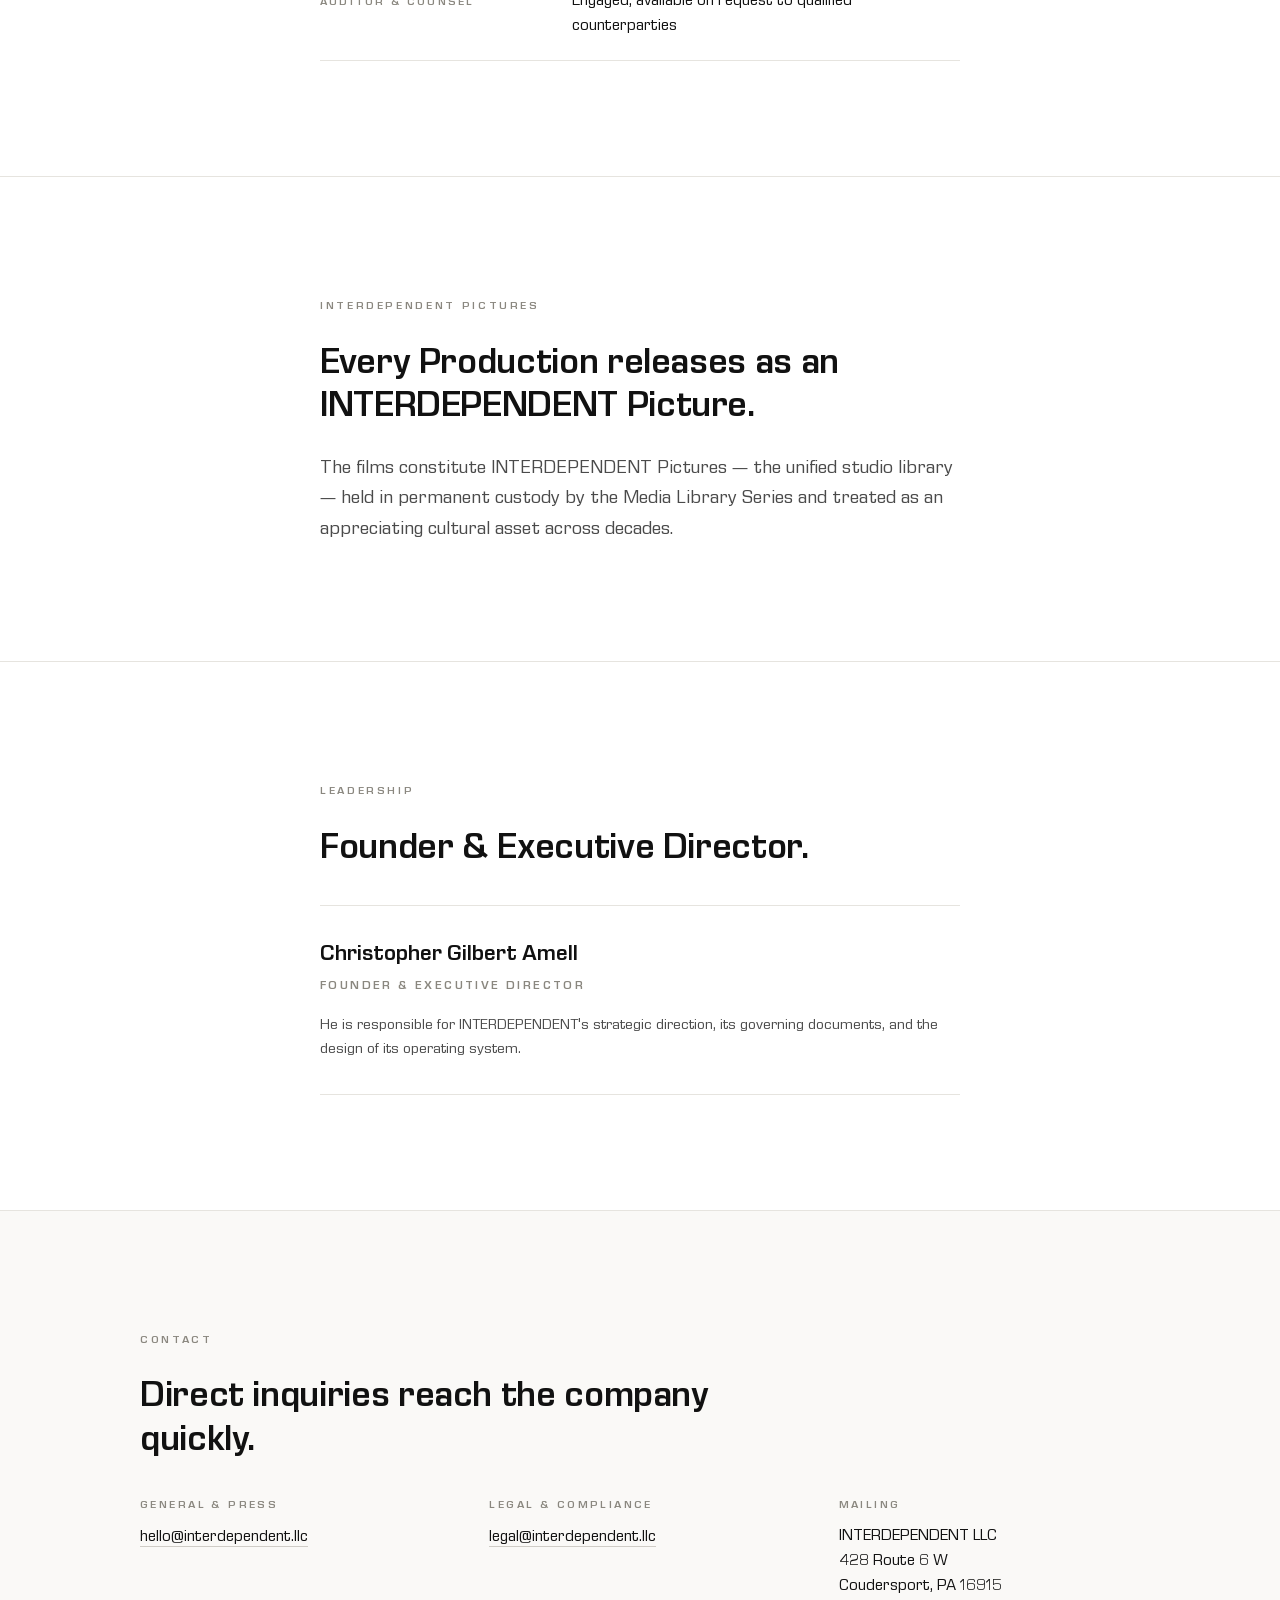
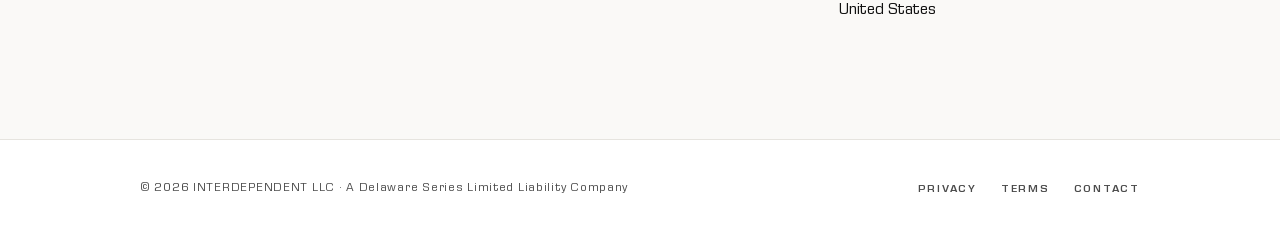
==== commit 6cd40ec9: "Link INTERDEPENDENT Ventures (reciprocal cross-link) The site already framed the architecture as "tw" ====
--- a/index.html
+++ b/index.html
@@ -100,7 +100,7 @@
       <span class="eyebrow">Operating system</span>
       <h2 class="section-title">Three brands, two paired entities, one published rulebook.</h2>
       <p class="lede">INTERDEPENDENT operates a studio system for independent filmmakers to produce, market, and exhibit their movies anywhere in the world, under a unique branded identity established by the agreements, green-lighting procedures, production and exhibition standards, and economic attribution policy of its founding documents and seasonal updates (the "Operating System").</p>
-      <p class="lede" style="margin-top: 18px;">The company works together with an affiliated capital entity INTERDEPENDENT Ventures, a Delaware Series LP that invests in productions and related technologies through a separate multi-fund structure.</p>
+      <p class="lede" style="margin-top: 18px;">The company works together with an affiliated capital entity <a class="body-link" href="https://interdependent.ventures" target="_blank" rel="noopener">INTERDEPENDENT Ventures</a>, a Delaware Series LP that invests in productions and related technologies through a separate multi-fund structure.</p>
       <p class="lede" style="margin-top: 18px;">Together, the two companies are organized as a "dual-entity" venture studio. Each underlying venture sits in its own Series under Delaware's Series statute, with assets and liabilities legally isolated.</p>
       <p class="lede" style="margin-top: 18px;">Each participating contributor — capital partner, producer, screenwriter, director, department head, cast or crew — is documented as an associated member with a defined economic interest. Allocation, distribution, and decision rights are governed by the Operating Agreement and the Economic Attribution Policy.</p>
       <p class="lede" style="margin-top: 18px;">Three brands surface the architecture to audiences and partners.</p>
@@ -157,7 +157,7 @@
         </div>
         <div class="row">
           <dt>Affiliated capital</dt>
-          <dd>INTERDEPENDENT Ventures LP — separate Delaware Series Limited Partnership</dd>
+          <dd><a class='body-link' href='https://interdependent.ventures' target='_blank' rel='noopener'>INTERDEPENDENT Ventures LP</a> — separate Delaware Series Limited Partnership</dd>
         </div>
         <div class="row">
           <dt>Auditor & counsel</dt>
--- a/assets/styles.css
+++ b/assets/styles.css
@@ -82,6 +82,11 @@
   outline: none;
 }
 
+/* Inline links inside body prose / spec values: inherit the prose color
+   with a soft underline, brand red on hover. */
+.body-link { color: inherit; border-bottom-color: rgba(138, 135, 127, 0.55); }
+.body-link:hover, .body-link:focus-visible { color: var(--red); border-bottom-color: currentColor; }
+
 ::selection { background: #f1d5d5; color: var(--text); }
 
 /* ---------- Layout primitives ---------- */
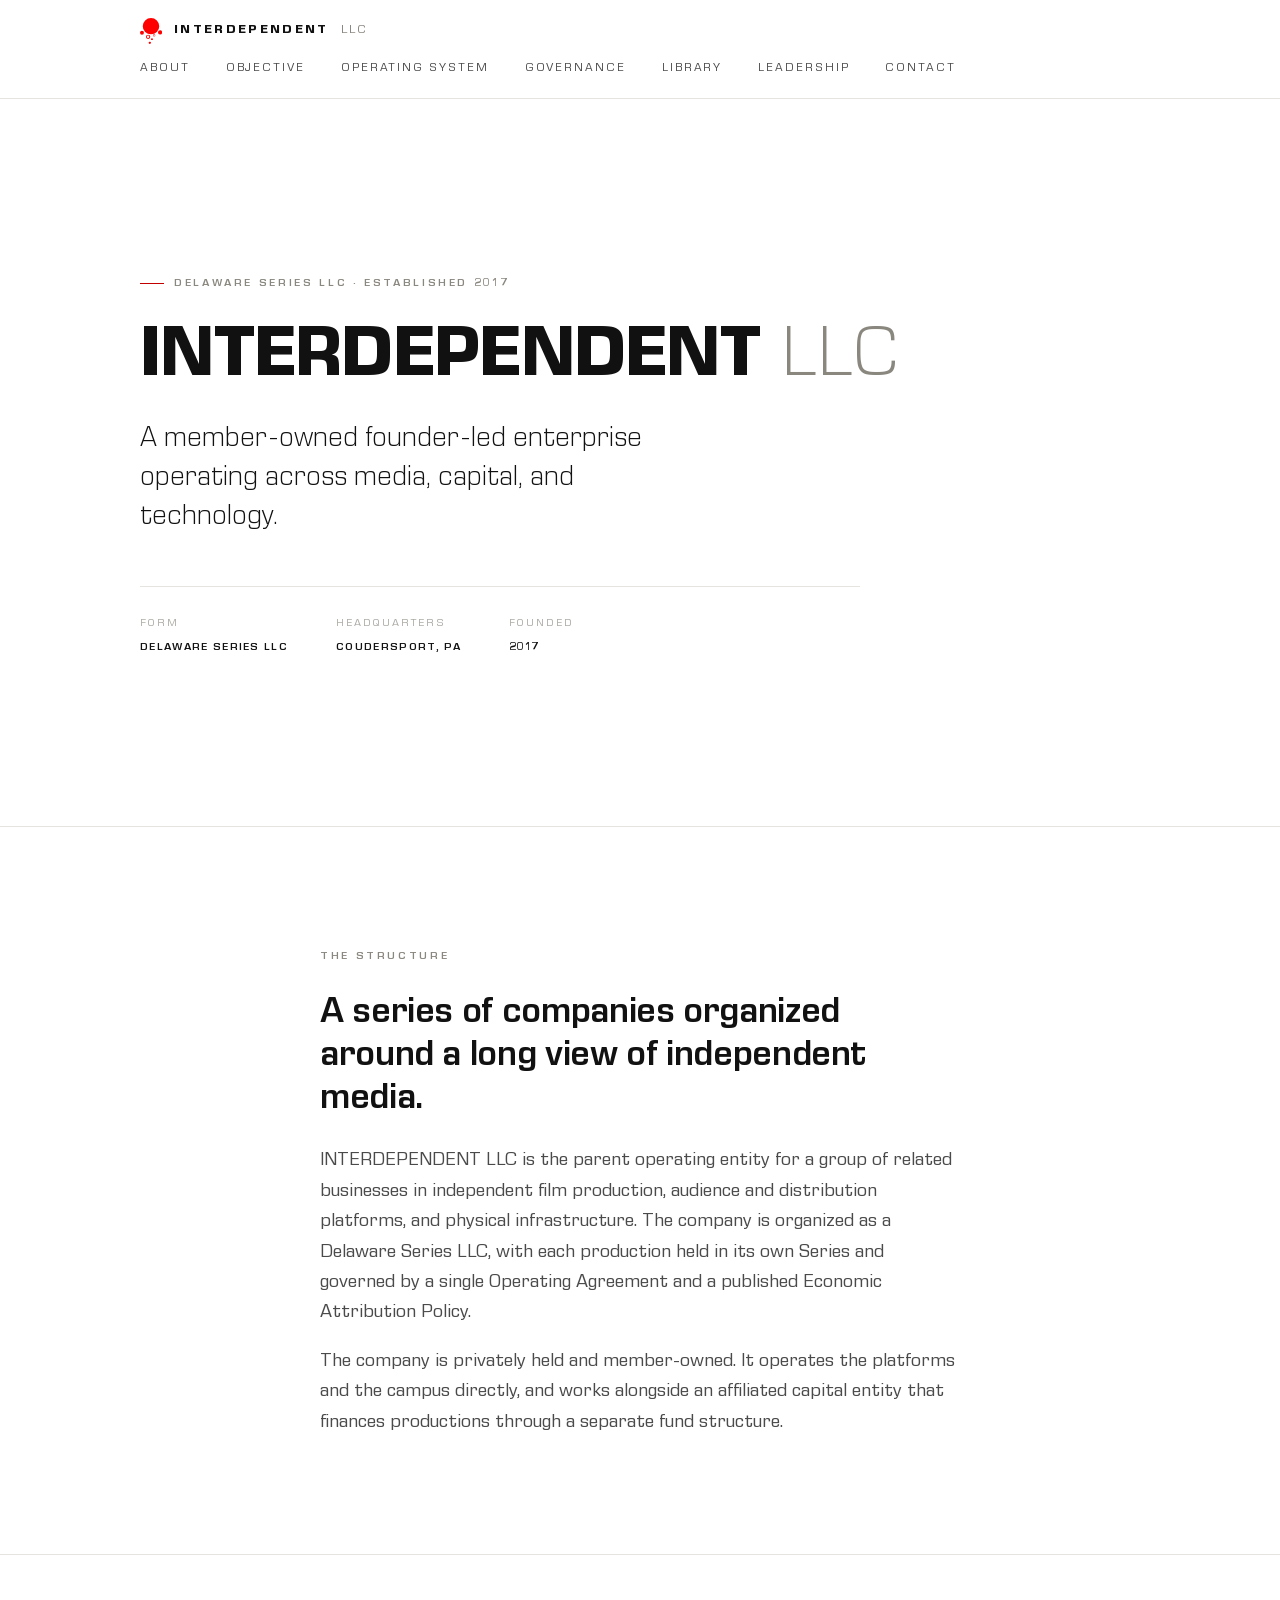
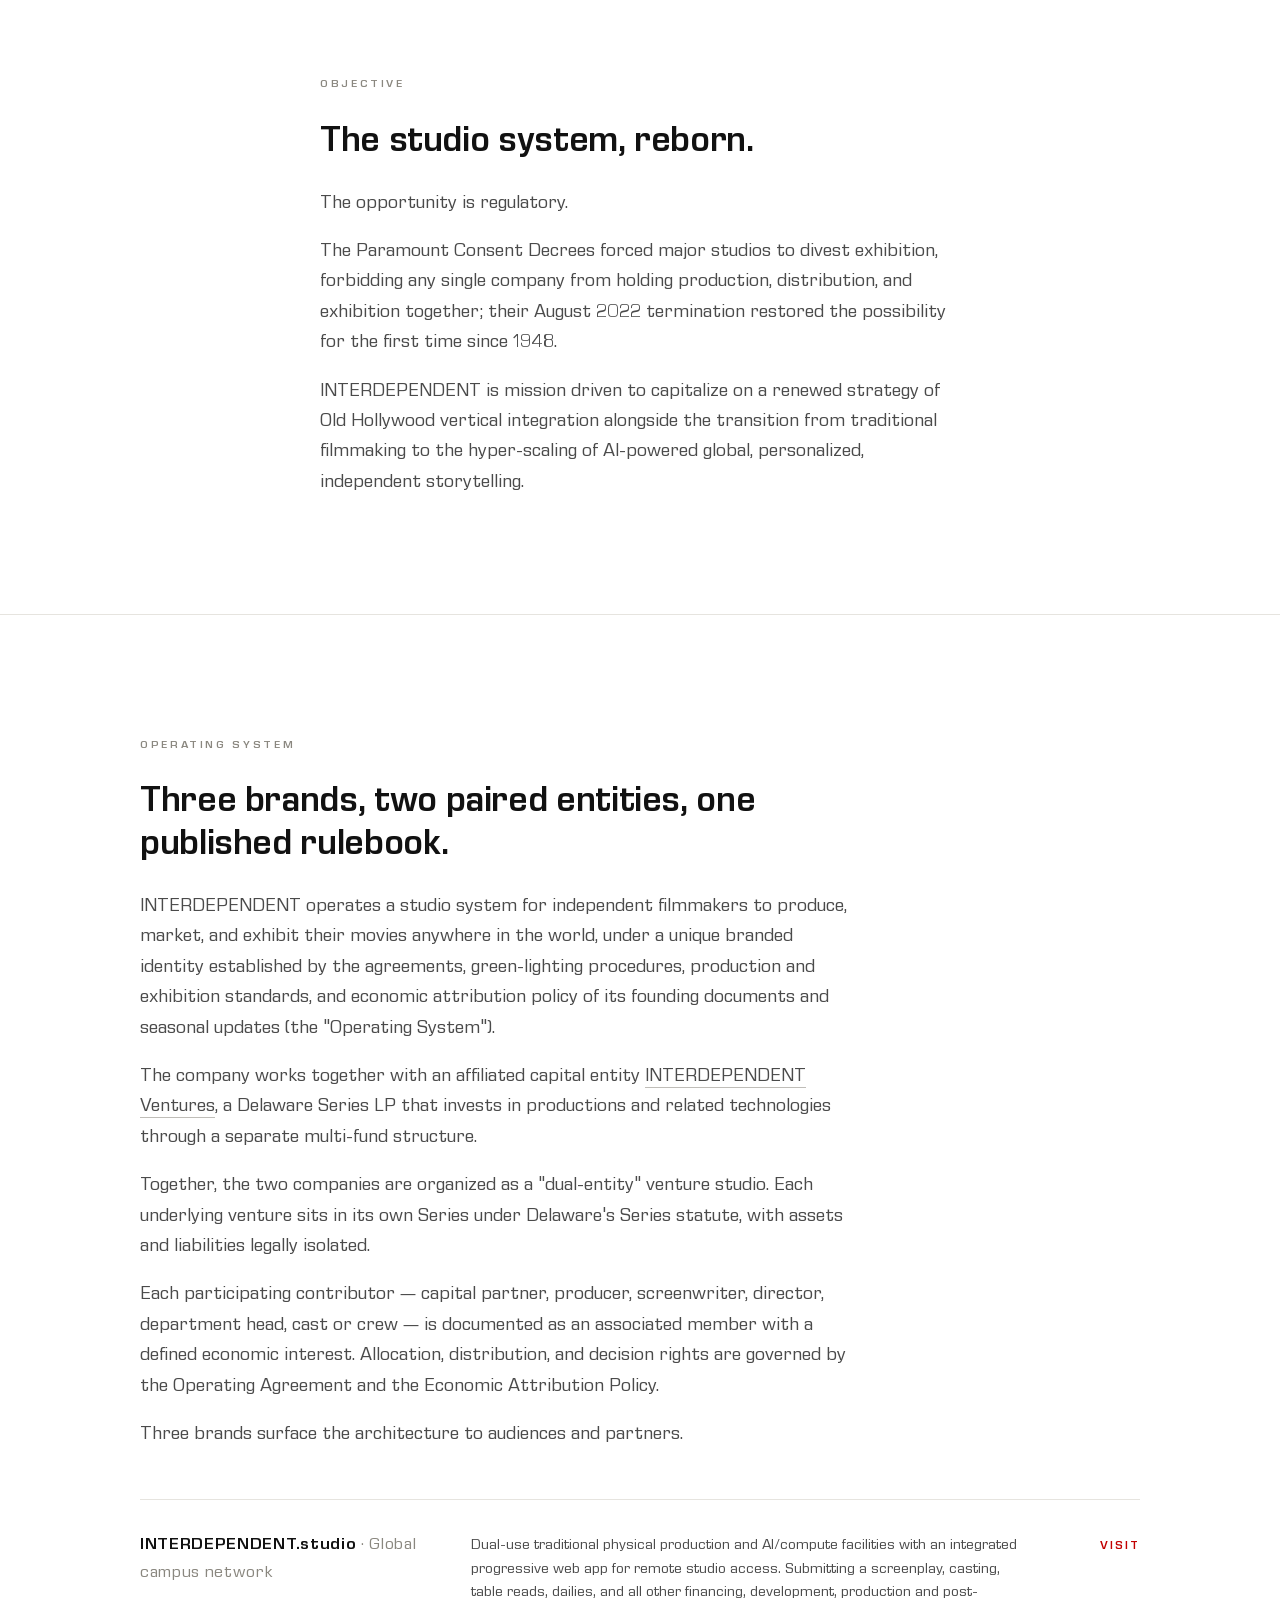
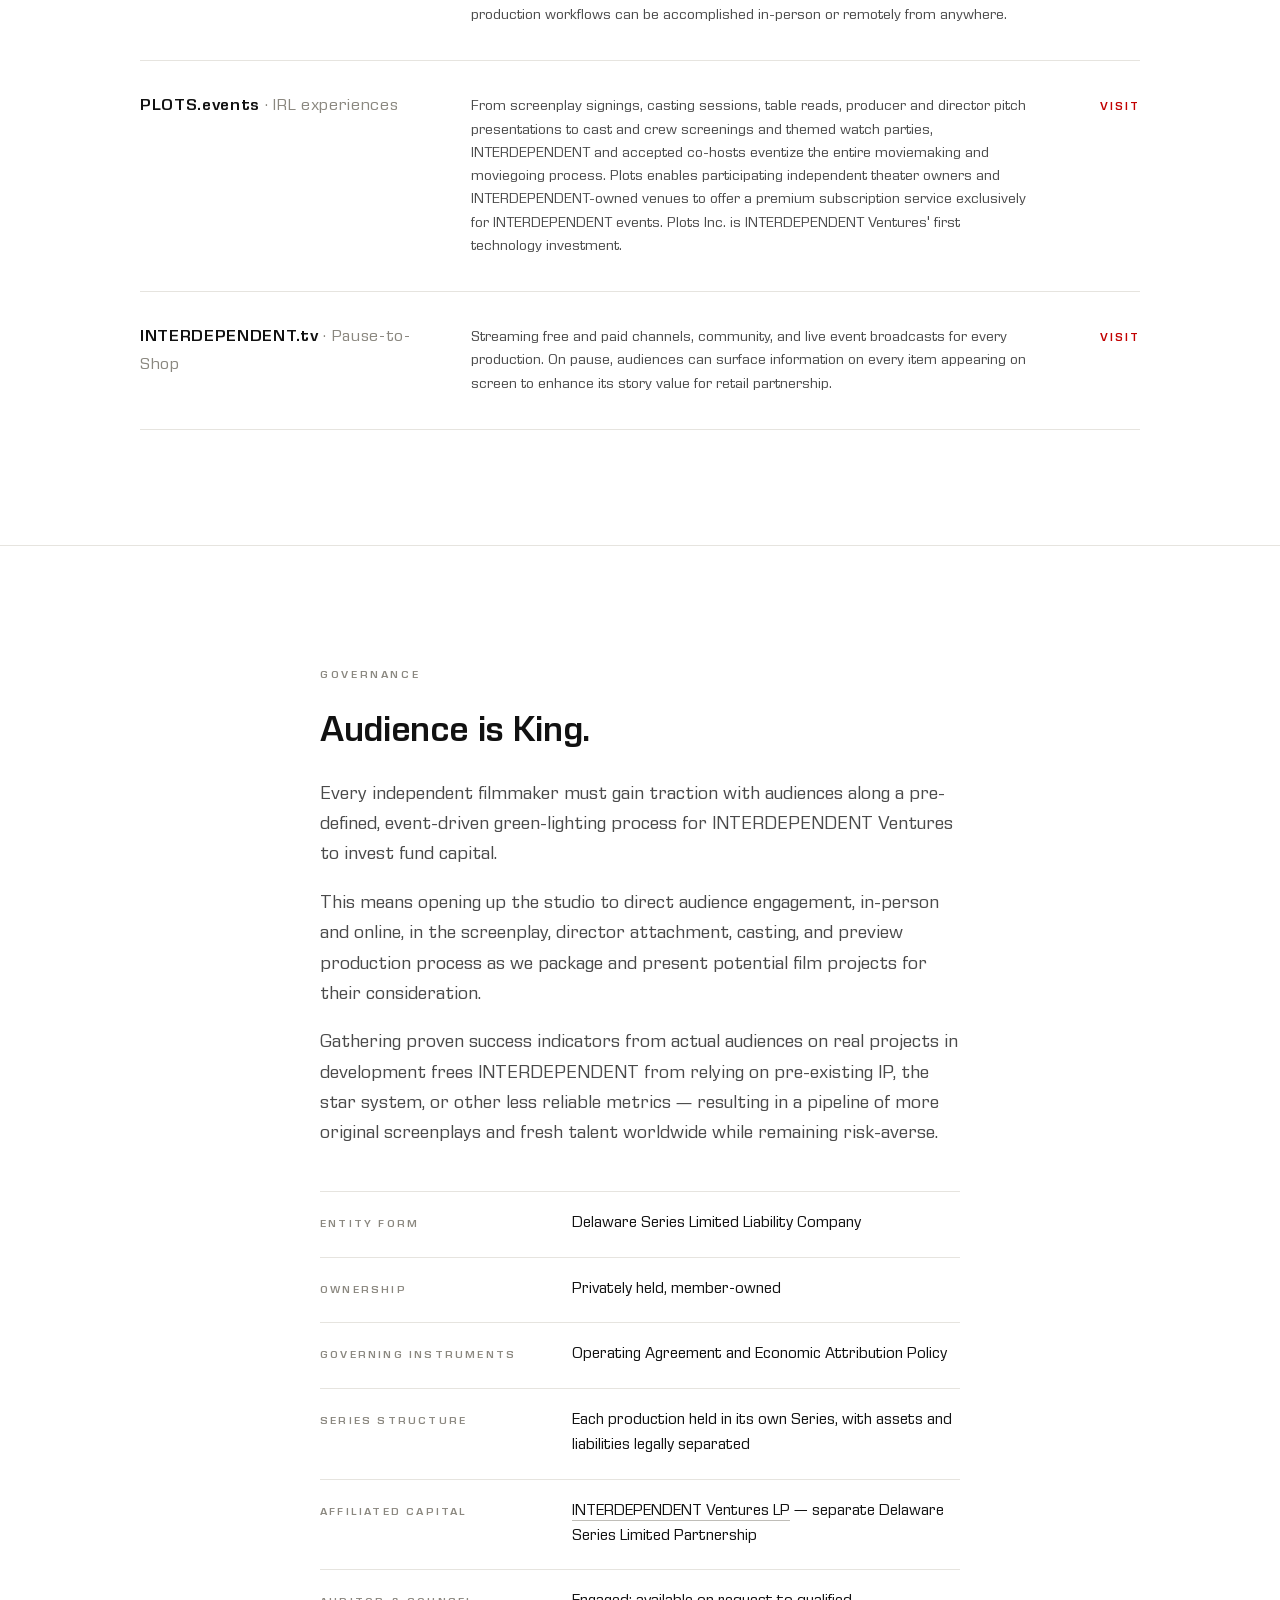
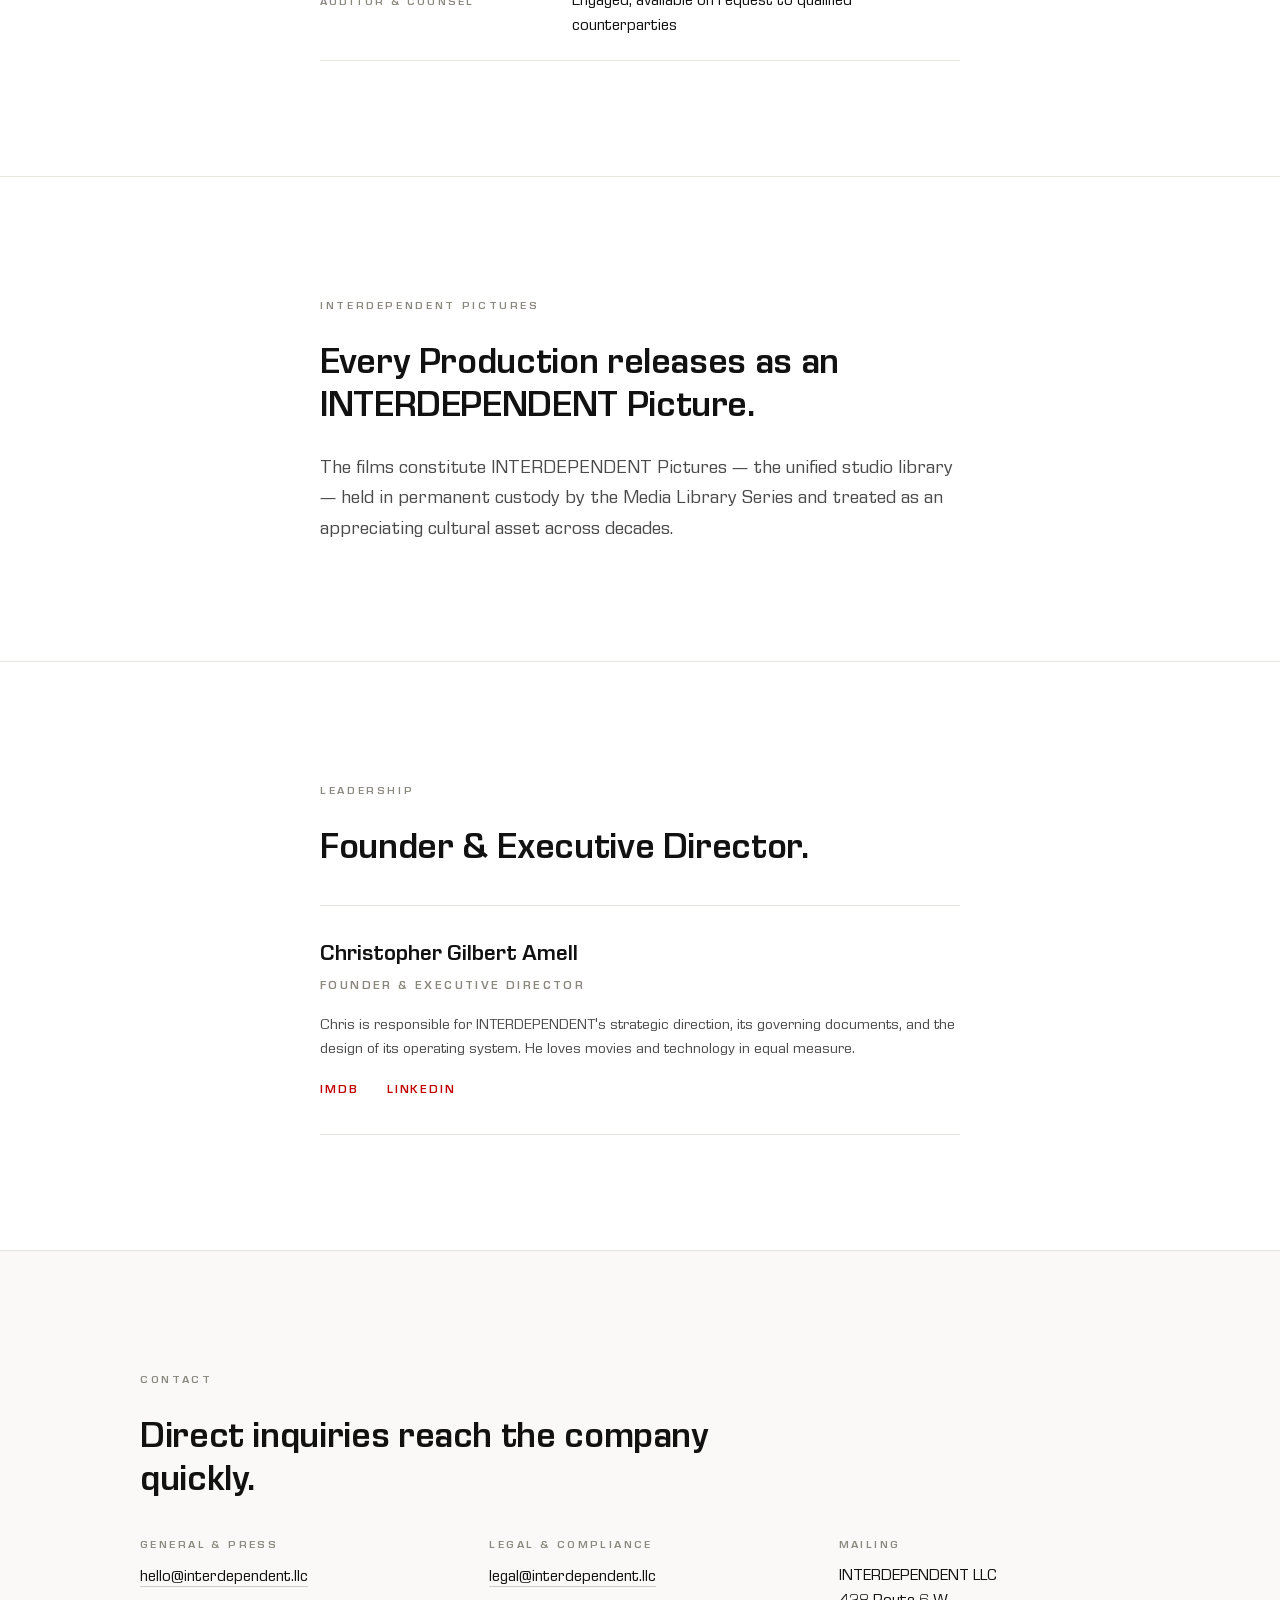
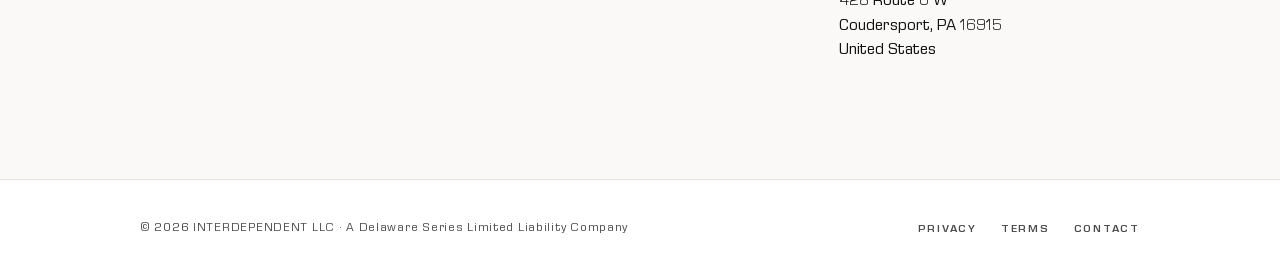
==== commit af5a30cd: "Leadership bio: "Chris is", add interests line + IMDb/LinkedIn links - "He is responsible" → "Chris " ====
--- a/index.html
+++ b/index.html
@@ -188,7 +188,7 @@
       <div class="leader">
         <div class="leader-name">Christopher Gilbert Amell</div>
         <div class="leader-title">Founder & Executive Director</div>
-        <p class="leader-bio">He is responsible for INTERDEPENDENT's strategic direction, its governing documents, and the design of its operating system.</p>
+        <p class="leader-bio">Chris is responsible for INTERDEPENDENT's strategic direction, its governing documents, and the design of its operating system. He loves movies and technology in equal measure.<span class="leader-links"><a href="https://www.imdb.com/name/nm15892125/" target="_blank" rel="noopener">IMDb</a><a href="https://www.linkedin.com/in/camell24/" target="_blank" rel="noopener">LinkedIn</a></span></p>
       </div>
     </div>
   </section>
--- a/assets/styles.css
+++ b/assets/styles.css
@@ -376,6 +376,23 @@
   color: var(--text-2);
   max-width: 64ch;
 }
+.leader-links {
+  display: flex;
+  gap: 28px;
+  margin-top: 20px;
+}
+.leader-links a {
+  font-size: 12px;
+  font-weight: 600;
+  letter-spacing: 0.16em;
+  text-transform: uppercase;
+  color: var(--red);
+  border-bottom: 1px solid transparent;
+}
+.leader-links a:hover, .leader-links a:focus-visible {
+  color: var(--red-strong);
+  border-bottom-color: currentColor;
+}
 
 /* ---------- Contact ---------- */
 
